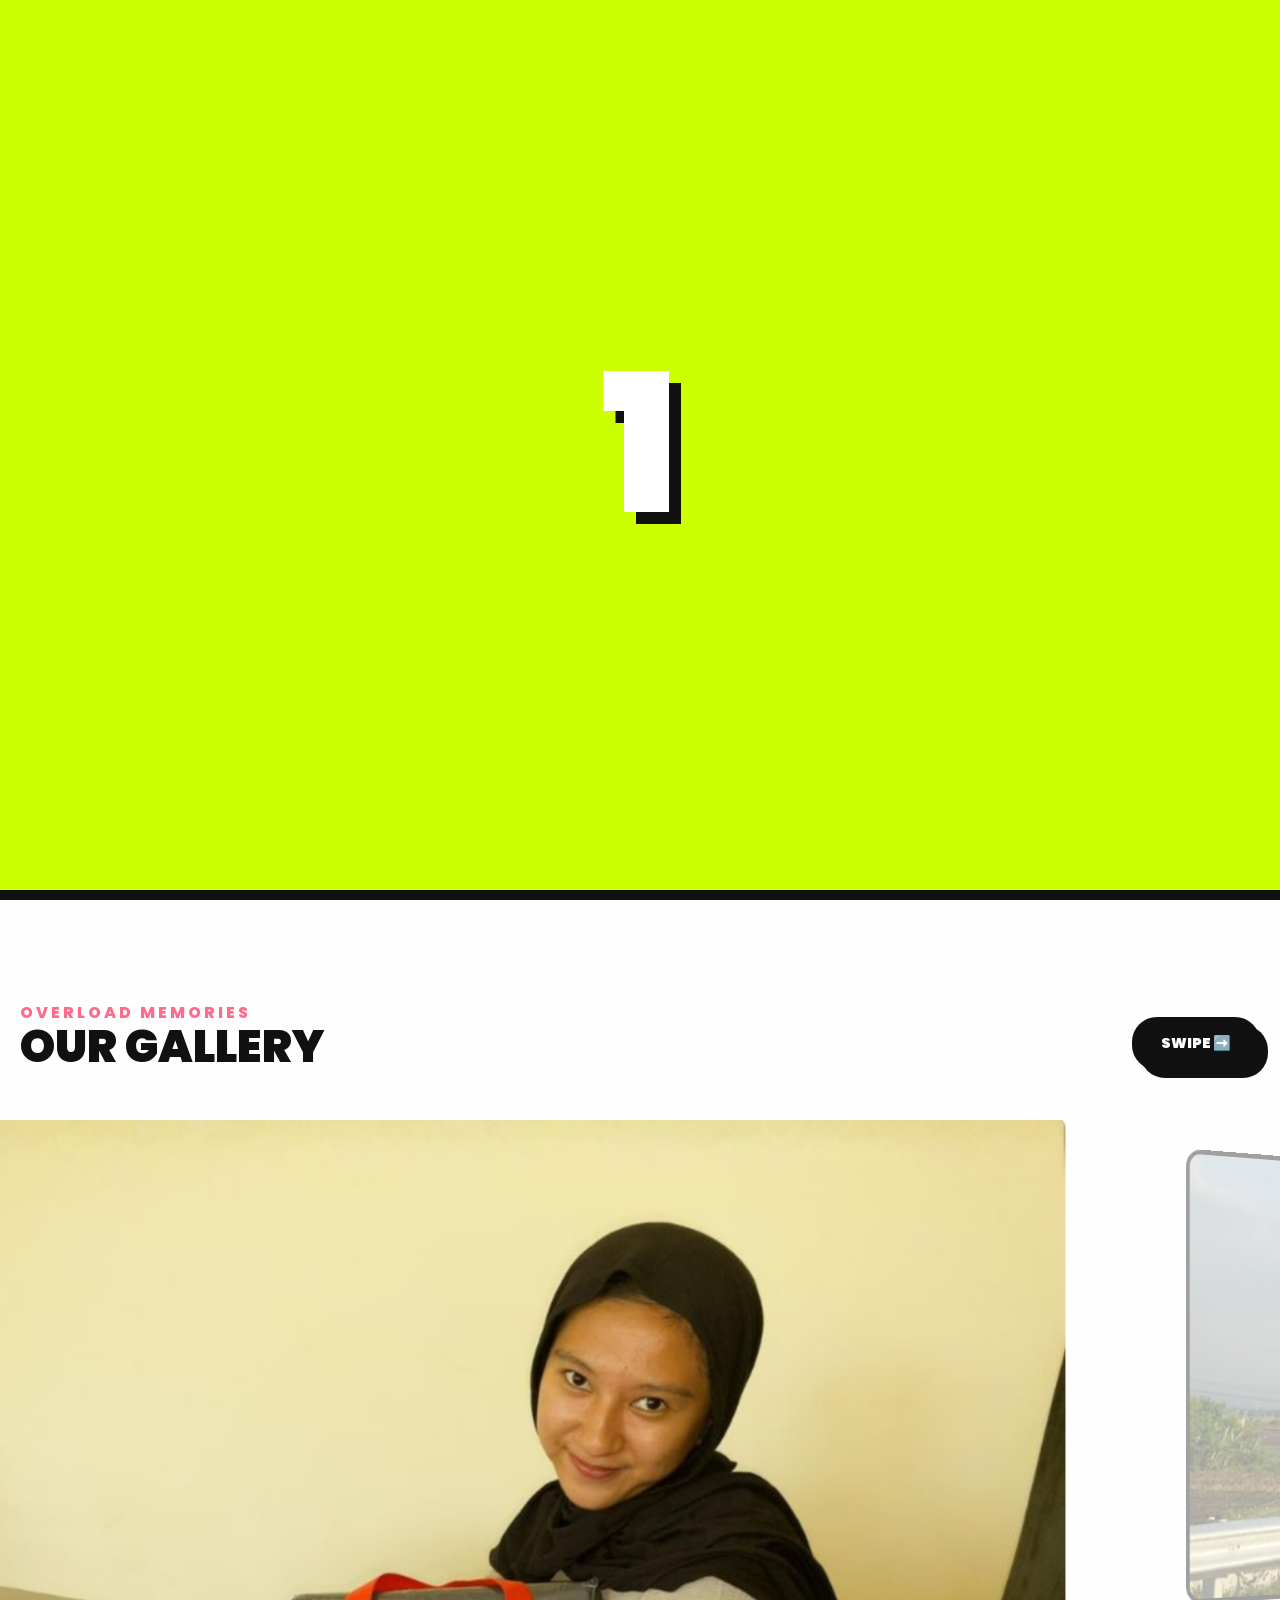
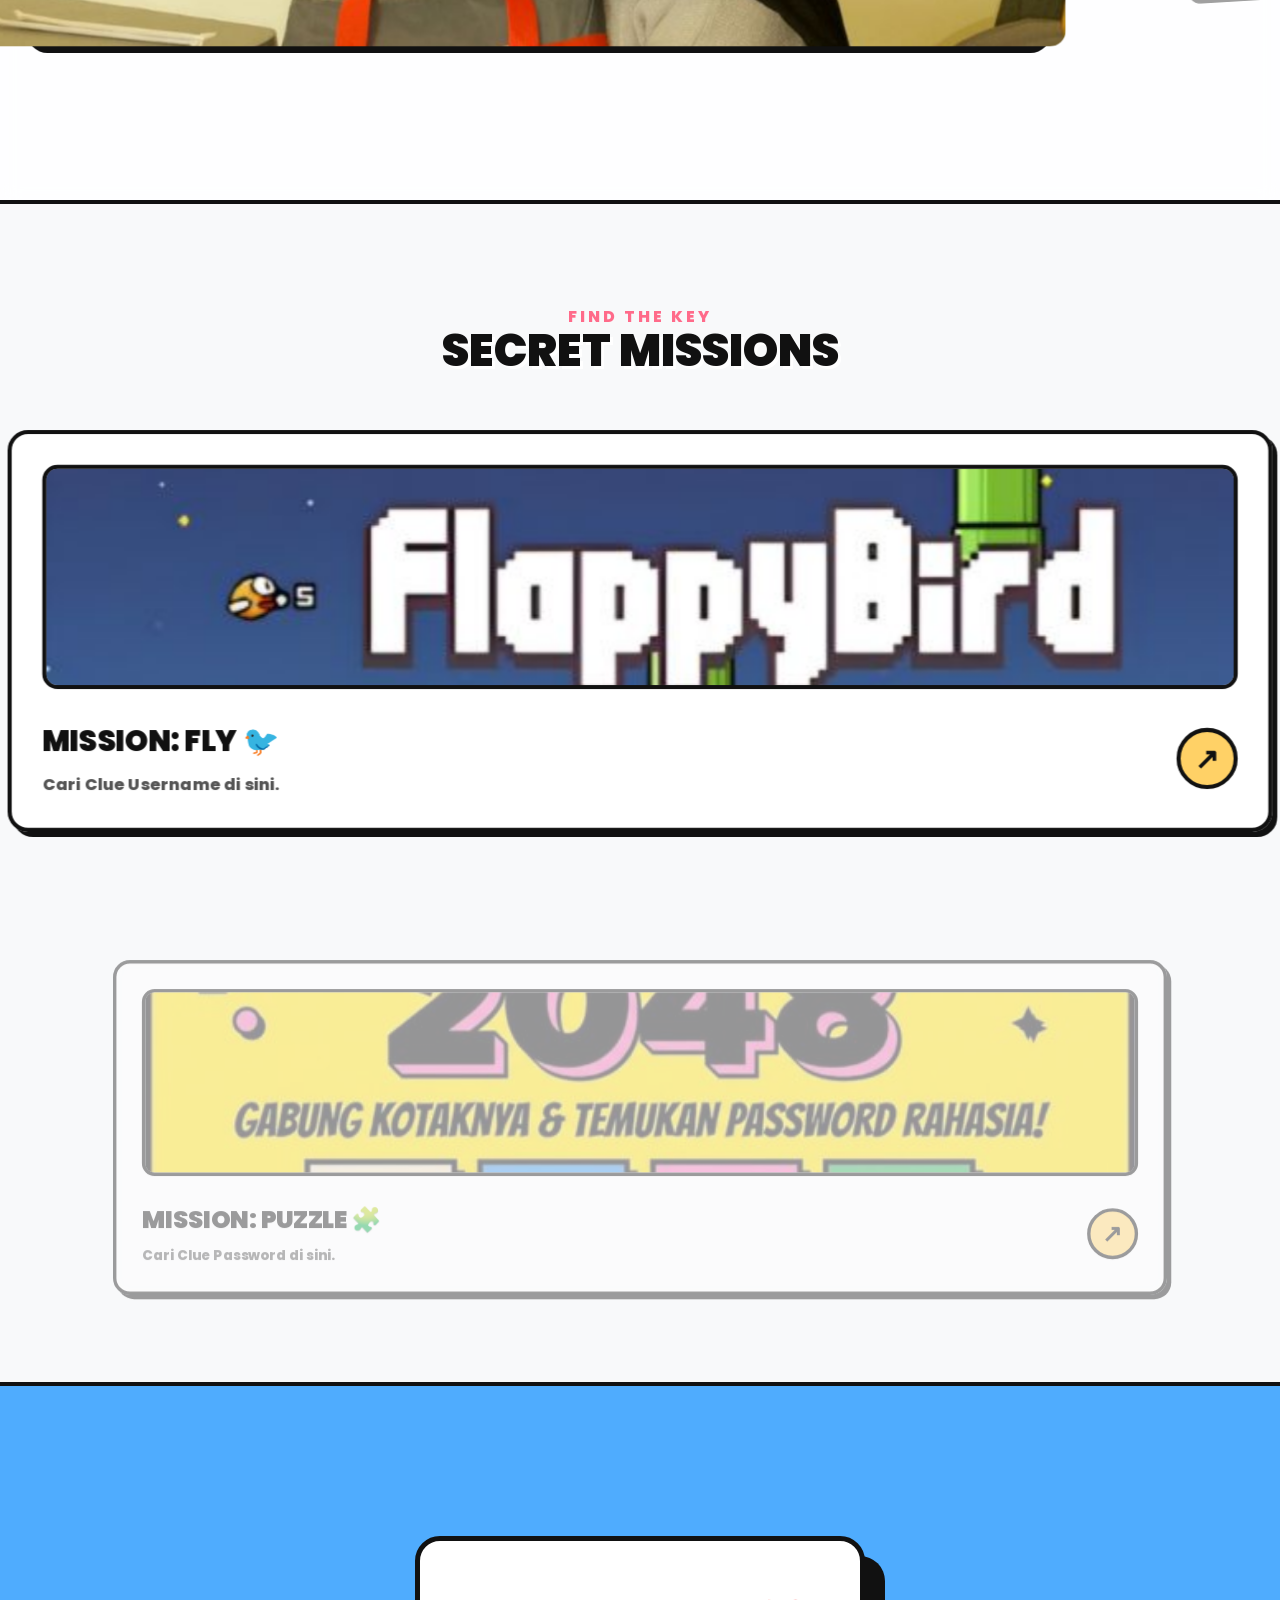
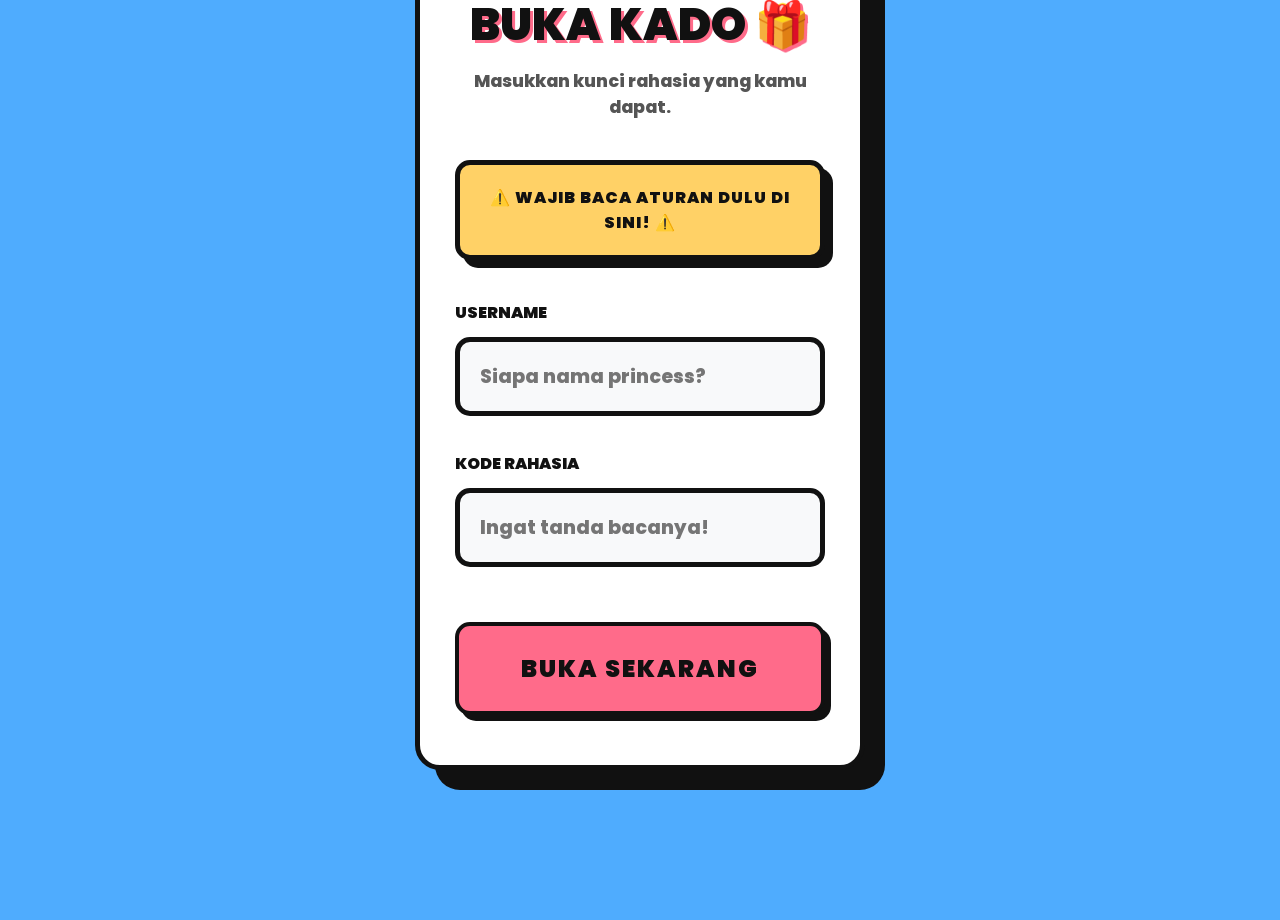
==== index.html @ 99391fd0 "Update index.html" ====
<!DOCTYPE html>
<html lang="id">
<head>
    <meta charset="UTF-8">
    <meta name="viewport" content="width=device-width, initial-scale=1.0, maximum-scale=1.0, user-scalable=no">
    <title>A Special Day For Princess ❤️</title>
    
    <link rel="preconnect" href="https://fonts.googleapis.com">
    <link rel="preconnect" href="https://fonts.gstatic.com" crossorigin>
    <link href="https://fonts.googleapis.com/css2?family=Poppins:wght@300;400;600;800;900&display=swap" rel="stylesheet">
    
    <style>
        /* ==========================================================================
           1. RESET & CSS VARIABLES (MAXIMALIST NEO-BRUTALISM THEME)
           ========================================================================== */
        :root {
            --bg-color: #f8f9fa;       
            --border-color: #111111;   
            --accent-pink: #ff6b8a;    
            --accent-blue: #4facfe;    
            --accent-green: #ccff00;   
            --accent-yellow: #ffd166;
            --accent-orange: #ff9f43;  
            --border-thick: 4px;       
            --shadow-thick: 8px;       
        }

        * { margin: 0; padding: 0; box-sizing: border-box; font-family: 'Poppins', sans-serif; -webkit-tap-highlight-color: transparent; }

        body {
            background-color: var(--bg-color);
            color: var(--border-color);
            overflow-x: hidden;
            scroll-behavior: smooth;
        }

        /* ==========================================================================
           2. EFEK VISUAL LATAR BELAKANG (CRT, GRAIN, PATTERN, SCANLINES)
           ========================================================================== */
        .bg-pattern {
            position: fixed; top: 0; left: 0; width: 100%; height: 100%; z-index: -3;
            background-color: var(--bg-color);
            background-image: radial-gradient(var(--border-color) 1.5px, transparent 1.5px);
            background-size: 35px 35px; opacity: 0.8;
        }

        .grain-overlay {
            position: fixed; top: 0; left: 0; width: 100%; height: 100%; z-index: 99997;
            pointer-events: none; opacity: 0.05;
            background-image: url('data:image/svg+xml,%3Csvg viewBox="0 0 200 200" xmlns="http://www.w3.org/2000/svg"%3E%3Cfilter id="noiseFilter"%3E%3CfeTurbulence type="fractalNoise" baseFrequency="0.8" numOctaves="4" stitchTiles="stitch"/%3E%3C/filter%3E%3Crect width="100%25" height="100%25" filter="url(%23noiseFilter)"/%3E%3C/svg%3E');
        }

        .scanlines {
            position: fixed; top: 0; left: 0; width: 100%; height: 100%; z-index: 99996;
            pointer-events: none; opacity: 0.03;
            background: linear-gradient(to bottom, rgba(255,255,255,0), rgba(255,255,255,0) 50%, rgba(0,0,0,0.2) 50%, rgba(0,0,0,0.2));
            background-size: 100% 4px;
        }

        #bg-canvas {
            position: fixed; top: 0; left: 0; width: 100%; height: 100%;
            pointer-events: none; transition: opacity 0.3s; z-index: -1;
        }

        /* ==========================================================================
           3. COUNTDOWN BOOT SEQUENCE (PENGGANTI TERMINAL HACKER)
           ========================================================================== */
        #countdown-screen {
            position: fixed; top: 0; left: 0; width: 100%; height: 100vh; height: 100dvh;
            background: var(--accent-pink); z-index: 9999999;
            display: flex; justify-content: center; align-items: center;
            transition: transform 0.6s cubic-bezier(0.77, 0, 0.175, 1);
            border-bottom: 10px solid var(--border-color);
        }
        #cd-number {
            font-size: 12rem; font-weight: 900; color: #fff;
            text-shadow: 12px 12px 0px var(--border-color);
            transition: transform 0.2s cubic-bezier(0.175, 0.885, 0.32, 1.275);
        }

        /* ==========================================================================
           4. TOMBOL MUSIK & ANTI-LAG KEKINIAN
           ========================================================================== */
        .control-panel {
            position: fixed; top: 15px; left: 15px; z-index: 999999;
            display: flex; flex-direction: column; gap: 10px;
        }

        .brutal-btn-small {
            background: #fff; color: var(--border-color); padding: 10px 15px;
            font-size: 0.75rem; border-radius: 12px; box-shadow: 4px 4px 0px var(--border-color);
            border: 3px solid var(--border-color); font-weight: 900; transition: 0.2s;
            text-transform: uppercase; position: relative; overflow: hidden; cursor: pointer;
        }
        .brutal-btn-small:active { transform: translate(4px, 4px); box-shadow: 0px 0px 0px var(--border-color); }
        .music-off { background: #ff4757; color: #fff; text-decoration: line-through; }
        .lite-on { background: var(--accent-yellow); }

        /* ==========================================================================
           5. BRUTALIST COMPONENTS & RIPPLE
           ========================================================================== */
        .brutal-card {
            border: var(--border-thick) solid var(--border-color); border-radius: 12px;
            background: #ffffff; box-shadow: var(--shadow-thick) var(--shadow-thick) 0px var(--border-color);
            transition: all 0.3s cubic-bezier(0.25, 0.8, 0.25, 1); position: relative;
        }

        .brutal-button {
            border: var(--border-thick) solid var(--border-color); border-radius: 8px;
            background: var(--accent-pink); color: var(--border-color); font-weight: 900;
            text-transform: uppercase; box-shadow: 6px 6px 0px var(--border-color);
            transition: all 0.15s ease-in-out; display: inline-block;
            position: relative; overflow: hidden; cursor: pointer;
        }
        .brutal-button:active { transform: translate(6px, 6px); box-shadow: 0px 0px 0px var(--border-color); }

        .ripple {
            position: absolute; border-radius: 50%; transform: scale(0);
            animation: ripple-animation 0.6s ease-out; background-color: rgba(255, 255, 255, 0.7);
            pointer-events: none;
        }
        @keyframes ripple-animation { to { transform: scale(4); opacity: 0; } }

        /* ==========================================================================
           6. OVERLAY PINTU MASUK (HELLO SCREEN)
           ========================================================================== */
        #start-gate {
            position: fixed; top: 0; left: 0; width: 100%; height: 100vh; height: 100dvh;
            background-color: var(--accent-blue); background-image: radial-gradient(var(--border-color) 2px, transparent 2px);
            background-size: 30px 30px; z-index: 99999; display: flex; flex-direction: column; 
            justify-content: center; align-items: center; transition: transform 0.9s cubic-bezier(0.77, 0, 0.175, 1);
        }
        .gate-content-box {
            background: #ffffff; border: var(--border-thick) solid var(--border-color);
            padding: 60px 40px; border-radius: 20px; box-shadow: 15px 15px 0px var(--border-color);
            text-align: center; animation: floatSlow 4s ease-in-out infinite;
        }
        #start-gate.opened { transform: translateY(-100%); pointer-events: none; }
        .gate-btn { background: var(--accent-green); padding: 25px 50px; font-size: 1.6rem; letter-spacing: 2px; margin-top: 20px; border-radius: 15px;}
        @keyframes floatSlow { 0%, 100% { transform: translateY(0); } 50% { transform: translateY(-15px); } }

        /* ==========================================================================
           7. HERO SECTION DENGAN EFEK GLITCH & PARALLAX DEKORASI
           ========================================================================== */
        .hero-section {
            height: 100vh; height: 100dvh; display: flex; flex-direction: column; 
            justify-content: center; align-items: center; padding: 20px; text-align: center; 
            position: relative; overflow: hidden; border-bottom: var(--border-thick) solid var(--border-color);
            background: transparent;
        }

        /* EFEK GLITCH TEKS */
        .glitch-text {
            font-size: clamp(3rem, 10vw, 5rem); font-weight: 900; line-height: 1.1;
            text-transform: uppercase; position: relative; z-index: 2;
            color: var(--border-color); text-shadow: 3px 3px 0px #fff;
        }
        .glitch-text::before, .glitch-text::after {
            content: attr(data-text); position: absolute; top: 0; left: 0; width: 100%; height: 100%;
            background: transparent; z-index: -1;
        }
        .glitch-text::before {
            left: 4px; text-shadow: -2px 0 var(--accent-pink);
            clip: rect(44px, 450px, 56px, 0); animation: glitch-anim 5s infinite linear alternate-reverse;
        }
        .glitch-text::after {
            left: -4px; text-shadow: -2px 0 var(--accent-blue);
            clip: rect(44px, 450px, 56px, 0); animation: glitch-anim2 5s infinite linear alternate-reverse;
        }
        @keyframes glitch-anim {
            0% { clip: rect(10px, 9999px, 83px, 0); } 20% { clip: rect(32px, 9999px, 12px, 0); }
            40% { clip: rect(87px, 9999px, 54px, 0); } 60% { clip: rect(42px, 9999px, 73px, 0); }
            80% { clip: rect(15px, 9999px, 92px, 0); } 100% { clip: rect(65px, 9999px, 34px, 0); }
        }
        @keyframes glitch-anim2 {
            0% { clip: rect(85px, 9999px, 14px, 0); } 20% { clip: rect(12px, 9999px, 65px, 0); }
            40% { clip: rect(54px, 9999px, 83px, 0); } 60% { clip: rect(92px, 9999px, 21px, 0); }
            80% { clip: rect(34px, 9999px, 45px, 0); } 100% { clip: rect(73px, 9999px, 87px, 0); }
        }

        .hero-title .badge {
            background: var(--accent-yellow); padding: 5px 25px; border: var(--border-thick) solid var(--border-color); 
            display: inline-block; transform: rotate(-4deg); margin-top: 20px; box-shadow: 8px 8px 0px var(--border-color);
            animation: pulseBadge 1.5s infinite; font-size: clamp(2rem, 6vw, 3rem);
        }
        @keyframes pulseBadge { 0%, 100% { transform: rotate(-4deg) scale(1); } 50% { transform: rotate(-4deg) scale(1.1); } }

        .typewriter-container {
            margin-top: 40px; background: #fff; padding: 15px 20px; border: 4px solid var(--border-color); 
            display: inline-block; box-shadow: 6px 6px 0px var(--border-color); transform: rotate(2deg);
        }
        .typewriter-text { font-weight: 800; font-size: 1.1rem; color: var(--border-color); min-height: 28px; }

        /* Floating Geometrics Parallax */
        .parallax-shape { position: absolute; border: var(--border-thick) solid var(--border-color); z-index: 1; box-shadow: 5px 5px 0px rgba(0,0,0,0.8); }
        .shape-1 { width: 80px; height: 80px; background: var(--accent-pink); border-radius: 50%; top: 15%; left: 8%; }
        .shape-2 { width: 70px; height: 70px; background: var(--accent-blue); top: 30%; right: 10%; transform: rotate(15deg); }
        .shape-3 { width: 100px; height: 40px; background: var(--accent-green); bottom: 25%; left: 15%; transform: rotate(-25deg); }

        /* Marquee Tapes */
        .marquee-tape {
            position: absolute; width: 120vw; left: -10vw; background: var(--accent-yellow);
            border-top: var(--border-thick) solid var(--border-color); border-bottom: var(--border-thick) solid var(--border-color);
            color: var(--border-color); font-weight: 900; font-size: 1rem; padding: 10px 0; overflow: hidden; white-space: nowrap; z-index: 10;
        }
        .marquee-bottom { bottom: 5%; transform: rotate(3deg) scale(1.1); background: var(--accent-orange); color: #fff; box-shadow: 0px -5px 15px rgba(0,0,0,0.2);}
        .marquee-content { display: inline-block; text-transform: uppercase; animation: marquee 12s linear infinite; letter-spacing: 3px;}
        @keyframes marquee { 0% { transform: translateX(0); } 100% { transform: translateX(-50%); } }

        /* ==========================================================================
           8. GALLERY SECTION (EFEK 3D TILT & HIGHLIGHT)
           ========================================================================== */
        .gallery-section { 
            padding: 100px 0; background: rgba(255,255,255,0.85); 
            border-bottom: var(--border-thick) solid var(--border-color); 
            position: relative; backdrop-filter: blur(10px); 
        }
        .section-header { padding: 0 20px; margin-bottom: 50px; display: flex; justify-content: space-between; align-items: flex-end; }
        .section-header h2 { font-weight: 900; font-size: 2.8rem; line-height: 1; text-transform: uppercase; text-shadow: 3px 3px 0px #fff; }
        .section-header p { font-weight: 800; font-size: 1rem; letter-spacing: 3px; color: var(--accent-pink); text-transform: uppercase; }
        .swipe-indicator { background: var(--border-color); color: #fff; padding: 12px 25px; font-weight: 900; font-size: 0.9rem; border-radius: 25px; animation: bounceX 1.5s infinite; }

        @keyframes bounceX { 0%, 100% { transform: translateX(0); } 50% { transform: translateX(15px); } }

        .gallery-track {
            display: flex; gap: 35px; padding: 20px 30px 80px; overflow-x: auto;
            scroll-snap-type: x mandatory; scroll-behavior: smooth; -webkit-overflow-scrolling: touch; perspective: 1200px;
        }
        .gallery-track::-webkit-scrollbar { display: none; } 

        .gallery-card {
            flex: 0 0 80%; height: 480px; scroll-snap-align: center; border: 5px solid var(--border-color); border-radius: 20px;
            position: relative; background: #ddd; transition: all 0.6s cubic-bezier(0.175, 0.885, 0.32, 1.275);
            transform: scale(0.85) rotateY(15deg); opacity: 0.4; box-shadow: 0px 0px 0px var(--border-color); transform-style: preserve-3d;
        }
        .gallery-card img { width: 100%; height: 100%; object-fit: cover; border-radius: 14px; transition: transform 0.6s ease; }
        .gallery-card.is-focused { transform: scale(1.05) rotateY(0deg); opacity: 1; box-shadow: 20px 20px 0px var(--border-color); z-index: 10; }
        .gallery-card.is-focused img { transform: scale(1.08); }

        /* ==========================================================================
           9. GAMES SECTION
           ========================================================================== */
        .games-section { padding: 100px 20px; background: transparent; border-bottom: var(--border-thick) solid var(--border-color); }
        .games-grid { display: flex; flex-direction: column; gap: 60px; margin-top: 60px; perspective: 1200px; }
        
        .game-card { 
            display: block; text-decoration: none; color: var(--border-color); padding: 30px; background: rgba(255,255,255,0.95); backdrop-filter: blur(8px); 
            border-radius: 20px; transition: all 0.7s cubic-bezier(0.175, 0.885, 0.32, 1.275); opacity: 0.4; transform: scale(0.85) translateY(50px); box-shadow: 5px 5px 0px var(--border-color);
        }
        .game-card.game-focused { opacity: 1; transform: scale(1.02) translateY(0); box-shadow: 18px 18px 0px var(--border-color); z-index: 10; border: 5px solid var(--border-color);}
        .game-card.game-focused .play-icon { transform: rotate(45deg) scale(1.3); background: var(--accent-pink); color: #fff; box-shadow: 4px 4px 0px var(--border-color);}

        .game-thumbnail { 
            width: 100%; height: 220px; border: var(--border-thick) solid var(--border-color); border-radius: 15px; overflow: hidden; margin-bottom: 30px; background: #ccc; box-shadow: inset 0px 0px 25px rgba(0,0,0,0.3);
        }
        .game-thumbnail img { width: 100%; height: 100%; object-fit: cover; transition: 0.6s; }
        .game-card.game-focused .game-thumbnail img { transform: scale(1.15) rotate(2deg); }

        .game-info { display: flex; justify-content: space-between; align-items: center; }
        .game-info h3 { font-size: 1.8rem; font-weight: 900; text-transform: uppercase; }
        .game-info p { font-size: 1rem; font-weight: 800; margin-top: 8px; color: #555; }
        .play-icon { background: var(--accent-yellow); width: 60px; height: 60px; border: var(--border-thick) solid var(--border-color); border-radius: 50%; display: flex; justify-content: center; align-items: center; font-size: 1.8rem; font-weight: 900; transition: 0.5s; }

        /* ==========================================================================
           10. LOGIN SECTION & ALERT BAR (JEBAKAN TYPO)
           ========================================================================== */
        .login-section { padding: 150px 20px; background: var(--accent-blue); display: flex; justify-content: center; align-items: center; position: relative; z-index: 5;}
        
        .login-box { 
            width: 100%; max-width: 450px; background: #ffffff; padding: 50px 35px; 
            text-align: center; box-shadow: 20px 20px 0px var(--border-color); border-radius: 25px;
            transform-style: preserve-3d; border: 5px solid var(--border-color);
        }
        .login-box h2 { font-size: 2.8rem; font-weight: 900; text-transform: uppercase; margin-bottom: 10px; text-shadow: 3px 3px 0px var(--accent-pink);}
        .login-box p { font-size: 1.1rem; font-weight: 800; color: #555; margin-bottom: 40px; }

        .alert-bar {
            display: block; width: 100%; padding: 20px 15px; margin-bottom: 40px; background: var(--accent-yellow); color: var(--border-color);
            border: 5px solid var(--border-color); border-radius: 15px; font-weight: 900; font-size: 1rem; text-transform: uppercase; text-decoration: none;
            box-shadow: 8px 8px 0px var(--border-color); animation: pulseAlert 2s infinite; transition: 0.2s; letter-spacing: 1px;
        }
        .alert-bar:active { transform: translate(8px, 8px); box-shadow: 0px 0px 0px var(--border-color); animation: none; }
        @keyframes pulseAlert { 0%, 100% { background: var(--accent-yellow); color: var(--border-color); transform: scale(1);} 50% { background: var(--accent-pink); color: #fff; transform: scale(1.03);} }

        .input-wrapper { margin-bottom: 35px; text-align: left; }
        .input-wrapper label { display: block; font-size: 1rem; font-weight: 900; text-transform: uppercase; margin-bottom: 12px; }
        .input-wrapper input {
            width: 100%; padding: 20px; border: 5px solid var(--border-color); border-radius: 15px;
            font-size: 1.2rem; font-weight: 800; font-family: 'Poppins', sans-serif; outline: none; transition: all 0.3s; background: var(--bg-color);
        }
        .input-wrapper input:focus { background: #fff; transform: translate(-5px, -5px); box-shadow: 10px 10px 0px var(--accent-green); }

        .btn-submit { width: 100%; padding: 25px; font-size: 1.5rem; margin-top: 20px; border-radius: 15px; letter-spacing: 2px;}
        
        .error-message { 
            display: none; color: #fff; font-weight: 900; font-size: 1rem; margin-top: 25px; 
            background: #ff4757; padding: 18px; border: 4px solid var(--border-color); border-radius: 12px; 
            text-transform: uppercase; letter-spacing: 1px; box-shadow: 5px 5px 0px #000;
        }
        @keyframes shakeHard { 0%, 100% { transform: translateX(0); } 10%, 30%, 50%, 70%, 90% { transform: translateX(-15px) rotate(-2deg); } 20%, 40%, 60%, 80% { transform: translateX(15px) rotate(2deg); } }
        .shake-animation { animation: shakeHard 0.6s ease-in-out; }

    </style>
</head>
<body>

    <div id="countdown-screen">
        <div id="cd-number">3</div>
    </div>

    <div class="control-panel">
        <button id="musicToggle" class="brutal-btn-small custom-hover ripple-btn">🎵 BGM: OFF</button>
        <button id="lite-mode-btn" class="brutal-btn-small custom-hover ripple-btn">⚡ ANTI-LAG</button>
    </div>

    <div class="bg-pattern"></div>
    <canvas id="bg-canvas"></canvas>
    <div class="scanlines"></div>
    <div class="grain-overlay"></div>

    <audio id="bg-audio" loop preload="auto">
        <source src="music/opening.mp3" type="audio/mpeg" />
    </audio>

    <div id="start-gate">
        <div class="gate-content-box brutal-card">
            <h1 style="font-size: 5rem; margin-bottom: 10px; font-weight: 900; color: var(--border-color); text-transform: uppercase; line-height: 1;">Hello!</h1>
            <p style="margin-bottom: 40px; font-weight: 800; font-size: 1rem; color: #555; text-transform: uppercase; background: var(--accent-yellow); padding: 5px 10px; border: 2px solid #111;">Volume HP harus nyala!</p>
            <button class="brutal-button gate-btn custom-hover ripple-btn" onclick="openGate()">BUKA UNDANGAN</button>
        </div>
    </div>

    <section class="hero-section">
        <div class="parallax-shape shape-1"></div>
        <div class="parallax-shape shape-2"></div>
        <div class="parallax-shape shape-3"></div>
        
        <h1 class="hero-title glitch-text" data-text="LEVEL UP">
            LEVEL UP <br>
            <span class="highlight-blue">YOUR DAY</span> <br>
            WITH OUR <br>
            <span class="badge">SURPRISE</span>
        </h1>
        
        <div class="typewriter-container">
            <div class="typewriter-text" id="typewriter"></div>
        </div>

        <div class="marquee-tape marquee-bottom">
            <div class="marquee-content">
                A SPECIAL DAY FOR PRINCESS • HAPPY BIRTHDAY • SCROLL DOWN TO UNLOCK • FIND THE CLUES • A SPECIAL DAY FOR PRINCESS • HAPPY BIRTHDAY • SCROLL DOWN TO UNLOCK •
            </div>
        </div>
    </section>

    <section class="section gallery-section">
        <div class="section-header">
            <div>
                <p>OVERLOAD MEMORIES</p>
                <h2>OUR GALLERY</h2>
            </div>
            <div class="brutal-card swipe-indicator">SWIPE ➡️</div>
        </div>

        <div class="gallery-track" id="gallery-track">
            <div class="gallery-card brutal-card custom-hover">
                <img src="img/gallery1.jpg" alt="Memory 1" onerror="this.src='https://via.placeholder.com/600x800/ff6b8a/fff?text=Foto+1'">
            </div>
            <div class="gallery-card brutal-card custom-hover">
                <img src="img/gallery2.jpg" alt="Memory 2" onerror="this.src='https://via.placeholder.com/600x800/4facfe/fff?text=Foto+2'">
            </div>
            <div class="gallery-card brutal-card custom-hover">
                <img src="img/gallery3.jpg" alt="Memory 3" onerror="this.src='https://via.placeholder.com/600x800/ccff00/111?text=Foto+3'">
            </div>
            <div class="gallery-card brutal-card custom-hover">
                <img src="img/gallery4.jpg" alt="Memory 4" onerror="this.src='https://via.placeholder.com/600x800/ffd166/111?text=Foto+4'">
            </div>
            <div class="gallery-card brutal-card custom-hover">
                <img src="img/gallery5.jpg" alt="Memory 5" onerror="this.src='https://via.placeholder.com/600x800/111111/fff?text=Foto+5'">
            </div>
        </div>
    </section>

    <section class="games-section">
        <div class="section-header" style="justify-content: center; text-align: center;">
            <div>
                <p>FIND THE KEY</p>
                <h2>SECRET MISSIONS</h2>
            </div>
        </div>

        <div class="games-grid" id="games-track">
            <a href="flapy.html" class="brutal-card game-card game-1 custom-hover ripple-btn">
                <div class="game-thumbnail">
                    <img src="img/thumb-flappy.jpg" alt="Flappy Bird" onerror="this.src='https://via.placeholder.com/600x400/4facfe/fff?text=Thumbnail+Flappy'">
                </div>
                <div class="game-info">
                    <div>
                        <h3>Mission: Fly 🐦</h3>
                        <p>Cari Clue Username di sini.</p>
                    </div>
                    <div class="play-icon">↗</div>
                </div>
            </a>

            <a href="200408.html" class="brutal-card game-card game-2 custom-hover ripple-btn">
                <div class="game-thumbnail">
                    <img src="img/thumb-2048.jpg" alt="Game 2048" onerror="this.src='https://via.placeholder.com/600x400/ff6b8a/fff?text=Thumbnail+2048'">
                </div>
                <div class="game-info">
                    <div>
                        <h3>Mission: Puzzle 🧩</h3>
                        <p>Cari Clue Password di sini.</p>
                    </div>
                    <div class="play-icon">↗</div>
                </div>
            </a>
        </div>
    </section>

    <section class="login-section" id="form-login">
        <div class="brutal-card login-box" id="login-container">
            <h2>BUKA KADO 🎁</h2>
            <p>Masukkan kunci rahasia yang kamu dapat.</p>

            <a href="tutor.html" class="alert-bar custom-hover ripple-btn">
                ⚠️ Wajib baca aturan dulu di sini! ⚠️
            </a>

            <div class="input-wrapper">
                <label>Username</label>
                <input type="text" id="inputUsername" placeholder="Siapa nama princess?" autocomplete="off" class="custom-hover">
            </div>

            <div class="input-wrapper">
                <label>Kode Rahasia</label>
                <input type="password" id="inputPassword" placeholder="Ingat tanda bacanya!" autocomplete="off" class="custom-hover">
            </div>

            <button class="brutal-button btn-submit custom-hover ripple-btn" id="btn-login" onclick="processLogin()">BUKA SEKARANG</button>
            
            <div class="error-message" id="error-msg">
                Salah! Jangan nebak-nebak, cari clue-nya di game! 😜
            </div>
            
        </div>
    </section>

    <script>
        // -------------------------------------------------------------------------
        // 1. COUNTDOWN BOOT SEQUENCE (PENGGANTI TERMINAL HACKER)
        // -------------------------------------------------------------------------
        const cdScreen = document.getElementById('countdown-screen');
        const cdNumber = document.getElementById('cd-number');
        const cdColors = ['var(--accent-blue)', 'var(--accent-green)', 'var(--accent-yellow)', 'var(--accent-pink)'];
        let cdCount = 3;

        function runCountdown() {
            if(cdCount > 0) {
                cdNumber.textContent = cdCount;
                cdScreen.style.background = cdColors[cdCount % cdColors.length];
                cdNumber.style.transform = 'scale(1.3)';
                setTimeout(() => cdNumber.style.transform = 'scale(1)', 150);
                cdCount--;
                setTimeout(runCountdown, 800);
            } else {
                cdNumber.textContent = "GO!";
                cdScreen.style.background = 'var(--accent-orange)';
                cdNumber.style.transform = 'scale(1.5)';
                setTimeout(() => {
                    cdScreen.style.transform = 'translateY(-100%)';
                }, 800);
            }
        }
        window.addEventListener('load', () => { setTimeout(runCountdown, 300); });

        // -------------------------------------------------------------------------
        // 2. KONTROL AUDIO (BGM)
        // -------------------------------------------------------------------------
        const bgAudio = document.getElementById('bg-audio');
        const musicBtn = document.getElementById('musicToggle');
        let isMusicPlaying = false;

        function toggleMusic() {
            if (isMusicPlaying) {
                bgAudio.pause();
                musicBtn.textContent = '🎵 BGM: OFF';
                musicBtn.classList.add('music-off');
            } else {
                bgAudio.volume = 0.5;
                bgAudio.play().catch(e => console.log("Audio diblokir browser"));
                musicBtn.textContent = '🎵 BGM: ON';
                musicBtn.classList.remove('music-off');
            }
            isMusicPlaying = !isMusicPlaying;
        }

        musicBtn.addEventListener('click', toggleMusic);

        // -------------------------------------------------------------------------
        // 3. LOGIKA TOMBOL ANTI-LAG (PERFORMANCE MODE)
        // -------------------------------------------------------------------------
        let isLiteMode = false;
        const liteModeBtn = document.getElementById('lite-mode-btn');
        const bgCanvasEl = document.getElementById('bg-canvas');

        liteModeBtn.addEventListener('click', function() {
            isLiteMode = !isLiteMode;
            if (isLiteMode) {
                this.textContent = '🔥 MODE GELO';
                this.classList.add('lite-on');
                bgCanvasEl.style.opacity = '0';
                document.querySelectorAll('.parallax-shape').forEach(el => { el.style.transform = ''; });
            } else {
                this.textContent = '⚡ ANTI-LAG';
                this.classList.remove('lite-on');
                bgCanvasEl.style.opacity = '1';
            }
        });

        // -------------------------------------------------------------------------
        // 4. ENGINE CANVAS INTERAKTIF (PARTIKEL KLIK, LEDAKAN, & CONFETTI KEMENANGAN)
        // -------------------------------------------------------------------------
        const canvas = document.getElementById('bg-canvas');
        const ctx = canvas.getContext('2d');
        let particles = [];
        let sparks = [];
        let confettis = [];
        const colors = ['#ff6b8a', '#4facfe', '#ffd166', '#ccff00', '#ff9f43'];

        function initCanvas() {
            canvas.width = window.innerWidth;
            canvas.height = window.innerHeight;
            particles = [];
            let count = window.innerWidth < 500 ? 10 : 25; 
            for(let i=0; i<count; i++) particles.push(new Particle());
        }

        // Kelas Fisika Partikel Dasar
        class Particle {
            constructor() {
                this.x = Math.random() * canvas.width; this.y = Math.random() * canvas.height;
                this.size = Math.random() * 18 + 10;
                this.speedX = (Math.random() - 0.5) * 2; this.speedY = (Math.random() - 0.5) * 2;
                this.color = colors[Math.floor(Math.random() * colors.length)];
                this.angle = Math.random() * 360;
                this.type = Math.random() > 0.5 ? 'rect' : 'circle';
            }
            update() {
                this.x += this.speedX; this.y += this.speedY; this.angle += 1;
                if(this.x < -40) this.x = canvas.width + 40; if(this.x > canvas.width + 40) this.x = -40;
                if(this.y < -40) this.y = canvas.height + 40; if(this.y > canvas.height + 40) this.y = -40;
            }
            draw() {
                ctx.save(); ctx.translate(this.x, this.y); ctx.rotate(this.angle * Math.PI / 180);
                ctx.fillStyle = this.color; ctx.globalAlpha = 0.4; ctx.beginPath();
                if(this.type === 'rect') ctx.rect(-this.size/2, -this.size/2, this.size, this.size);
                else ctx.arc(0, 0, this.size/2, 0, Math.PI * 2);
                ctx.fill(); ctx.restore();
            }
        }

        // Kelas Fisika Ledakan (Sparks saat diklik)
        class Spark {
            constructor(x, y) {
                this.x = x; this.y = y; this.size = Math.random() * 15 + 5;
                this.speedX = (Math.random() - 0.5) * 15; this.speedY = (Math.random() - 0.5) * 15;
                this.friction = 0.95; 
                this.color = colors[Math.floor(Math.random() * colors.length)];
                this.life = 1.0; this.decay = Math.random() * 0.03 + 0.02; this.angle = Math.random() * 360;
            }
            update() { 
                this.speedX *= this.friction; this.speedY *= this.friction;
                this.x += this.speedX; this.y += this.speedY; 
                this.life -= this.decay; this.angle += 8; 
            }
            draw() {
                ctx.save(); ctx.translate(this.x, this.y); ctx.rotate(this.angle * Math.PI / 180);
                ctx.globalAlpha = Math.max(0, this.life); ctx.fillStyle = this.color;
                ctx.strokeStyle = '#111'; ctx.lineWidth = 3; ctx.beginPath();
                ctx.rect(-this.size/2, -this.size/2, this.size, this.size); ctx.fill(); ctx.stroke(); ctx.restore();
            }
        }

        // Kelas Fisika Confetti (Dengan Gravitasi)
        class Confetti {
            constructor() {
                this.x = canvas.width / 2; this.y = canvas.height; 
                this.size = Math.random() * 20 + 8;
                this.speedX = (Math.random() - 0.5) * 40; 
                this.speedY = (Math.random() * -30) - 15; 
                this.gravity = 0.8;
                this.color = colors[Math.floor(Math.random() * colors.length)];
                this.angle = Math.random() * 360; this.spin = (Math.random() - 0.5) * 20;
            }
            update() { 
                this.speedY += this.gravity; 
                this.x += this.speedX; this.y += this.speedY; this.angle += this.spin; 
            }
            draw() {
                ctx.save(); ctx.translate(this.x, this.y); ctx.rotate(this.angle * Math.PI / 180);
                ctx.fillStyle = this.color; ctx.strokeStyle = '#111'; ctx.lineWidth = 3;
                ctx.beginPath(); ctx.rect(-this.size/2, -this.size/2, this.size, this.size);
                ctx.fill(); ctx.stroke(); ctx.restore();
            }
        }

        window.addEventListener('pointerdown', (e) => {
            if (isLiteMode) return;
            let x = e.clientX || (e.touches && e.touches[0].clientX);
            let y = e.clientY || (e.touches && e.touches[0].clientY);
            if (x && y) {
                let sparkCount = Math.floor(Math.random() * 8) + 10;
                for(let i=0; i<sparkCount; i++) sparks.push(new Spark(x, y));
            }
        });

        function fireWinConfetti() {
            if (isLiteMode) bgCanvasEl.style.opacity = '1'; 
            for(let i=0; i<200; i++) confettis.push(new Confetti());
        }

        function animateCanvas() {
            if (!isLiteMode || confettis.length > 0) { 
                ctx.clearRect(0,0,canvas.width, canvas.height);
                if (!isLiteMode) particles.forEach(p => { p.update(); p.draw(); });
                
                for (let i = sparks.length - 1; i >= 0; i--) {
                    sparks[i].update(); sparks[i].draw();
                    if (sparks[i].life <= 0) sparks.splice(i, 1);
                }
                for (let i = confettis.length - 1; i >= 0; i--) {
                    confettis[i].update(); confettis[i].draw();
                    if (confettis[i].y > canvas.height + 100) confettis.splice(i, 1);
                }
            }
            requestAnimationFrame(animateCanvas);
        }
        
        window.addEventListener('resize', initCanvas);
        initCanvas(); animateCanvas();

        // -------------------------------------------------------------------------
        // 5. FUNGSI PINTU MASUK & EFEK NGETIK
        // -------------------------------------------------------------------------
        function openGate() {
            const gate = document.getElementById('start-gate');
            gate.classList.add('opened');
            if(!isMusicPlaying) toggleMusic(); 
            setTimeout(typeWriterEffect, 1200); 
        }

        const textToType = "Siap untuk melihat kejutanmu hari ini? Cari kuncinya di bawah ya...";
        let typeIndex = 0;
        function typeWriterEffect() {
            if (typeIndex < textToType.length) {
                document.getElementById("typewriter").innerHTML += textToType.charAt(typeIndex);
                typeIndex++; setTimeout(typeWriterEffect, 50);
            }
        }

        // -------------------------------------------------------------------------
        // 6. EFEK RIPPLE (GELOMBANG AIR PADA TOMBOL)
        // -------------------------------------------------------------------------
        document.addEventListener('click', function(e) {
            let target = e.target.closest('.ripple-btn');
            if (!target) return;
            
            let rect = target.getBoundingClientRect();
            let x = e.clientX - rect.left; let y = e.clientY - rect.top;
            let ripple = document.createElement('span'); ripple.classList.add('ripple');
            ripple.style.left = `${x}px`; ripple.style.top = `${y}px`;
            
            try { target.appendChild(ripple); setTimeout(() => ripple.remove(), 600); } catch(err){}
        });

        // -------------------------------------------------------------------------
        // 7. EFEK PARALLAX SCROLLING (DEKORASI BERGERAK 3D)
        // -------------------------------------------------------------------------
        const parallaxShapes = document.querySelectorAll('.parallax-shape');
        window.addEventListener('scroll', () => {
            if (isLiteMode) return;
            let scrollY = window.scrollY;
            parallaxShapes.forEach((shape, index) => {
                let speed = (index + 1) * 0.15;
                shape.style.transform = `translateY(${scrollY * speed}px) rotate(${scrollY * 0.1}deg)`;
            });
        });

        // -------------------------------------------------------------------------
        // 8. OBSERVER HIGHLIGHT (GALERI HORIZONTAL & GAME VERTIKAL)
        // -------------------------------------------------------------------------
        const galleryTrack = document.getElementById('gallery-track');
        const galleryCards = document.querySelectorAll('.gallery-card');
        const galleryObserver = new IntersectionObserver((entries) => {
            entries.forEach(entry => {
                if (entry.isIntersecting) entry.target.classList.add('is-focused');
                else entry.target.classList.remove('is-focused');
            });
        }, { root: galleryTrack, rootMargin: '0px', threshold: 0.6 });
        galleryCards.forEach(card => galleryObserver.observe(card));

        const gameCards = document.querySelectorAll('.game-card');
        const gameObserver = new IntersectionObserver((entries) => {
            entries.forEach(entry => {
                if (entry.isIntersecting) entry.target.classList.add('game-focused');
                else entry.target.classList.remove('game-focused');
            });
        }, { root: null, rootMargin: '-20% 0px -20% 0px', threshold: 0.5 });
        gameCards.forEach(card => gameObserver.observe(card));

        // -------------------------------------------------------------------------
        // 9. LOGIKA LOGIN FORM SANGAT KETAT (SANDI: 200408!)
        // -------------------------------------------------------------------------
        document.addEventListener('keydown', function(e) {
            if (e.key === 'Enter') processLogin();
        });

        function processLogin() {
            const user = document.getElementById('inputUsername').value.trim().toLowerCase();
            const pass = document.getElementById('inputPassword').value.trim();
            const btn = document.getElementById('btn-login');
            const errMsg = document.getElementById('error-msg');
            const container = document.getElementById('login-container');
            let isSuccess = false;

            // CEK SANDI BARU YANG MENGGUNAKAN TANDA SERU (!)
            if (user === "anggun dwi aprilia" || user === "anggi dwi aprilia" || user === "anggie dwi aprilia") {
                if (pass === "200408!") isSuccess = true;
            } else if (user === "aldo leo saputra") {
                if (pass === "280708!") isSuccess = true;
            } else if (user === "alief hidayat") {
                if (pass === "200408!") isSuccess = true;
            }

            if (isSuccess) {
                // Sembunyikan Error
                errMsg.style.display = 'none';
                
                // Ubah Tombol Jadi Hijau
                btn.textContent = 'MENGAKSES SISTEM... ✨';
                btn.style.background = 'var(--accent-green)';
                btn.style.color = 'var(--border-color)';
                btn.style.boxShadow = '0px 0px 0px transparent';
                
                // Tembakkan Confetti Kemenangan Super Meriah
                fireWinConfetti();
                
                // Tunggu 2 detik penuh biar Anggi bisa menikmati confetti sebelum masuk
                setTimeout(() => window.location.href = 'happybirthday.html', 2000);
            } else {
                // Munculkan Error dengan Ancaman Mengulang Game
                errMsg.style.display = 'block';
                btn.textContent = 'COBA LAGI';
                btn.style.background = '#ff4757';
                btn.style.color = '#fff';
                
                // Animasi Getar Gelo (Memaksa Reflow DOM)
                container.classList.remove('shake-animation');
                void container.offsetWidth; 
                container.classList.add('shake-animation');
            }
        }
    </script>
</body>
</html>
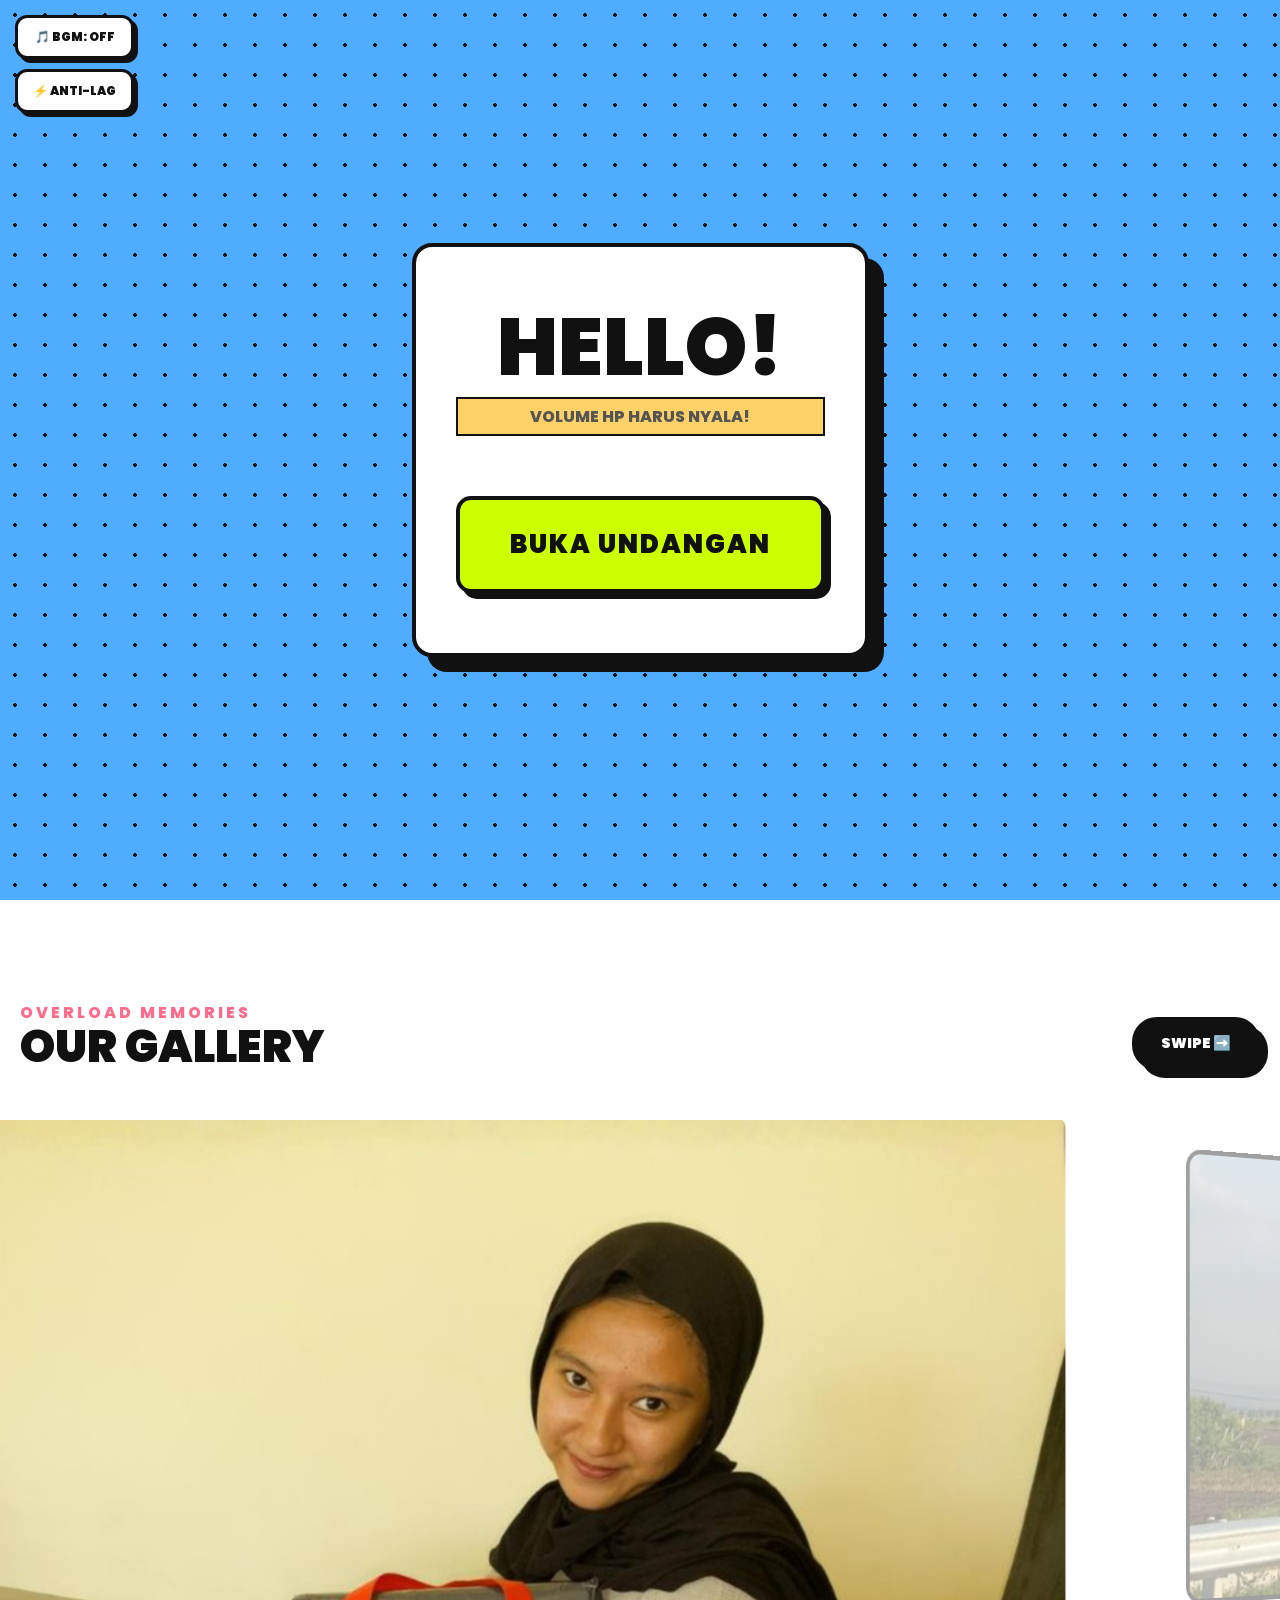
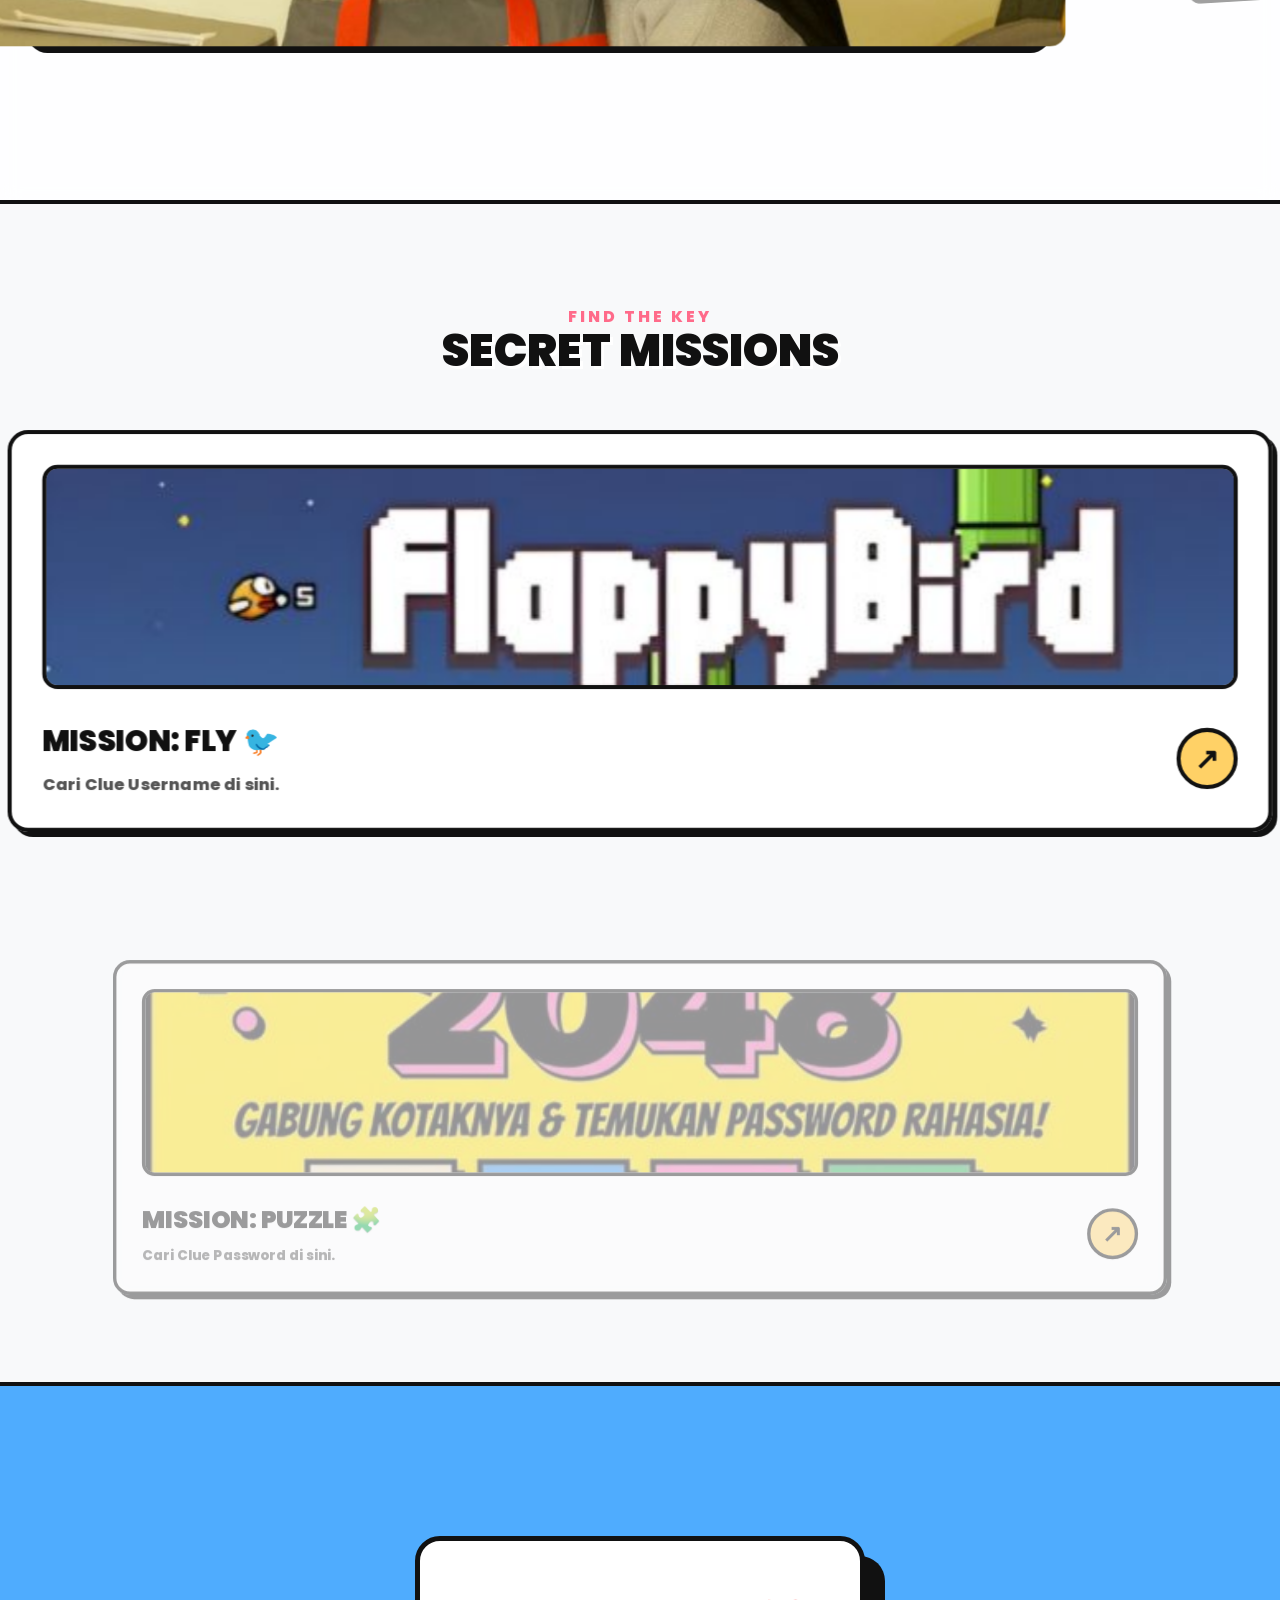
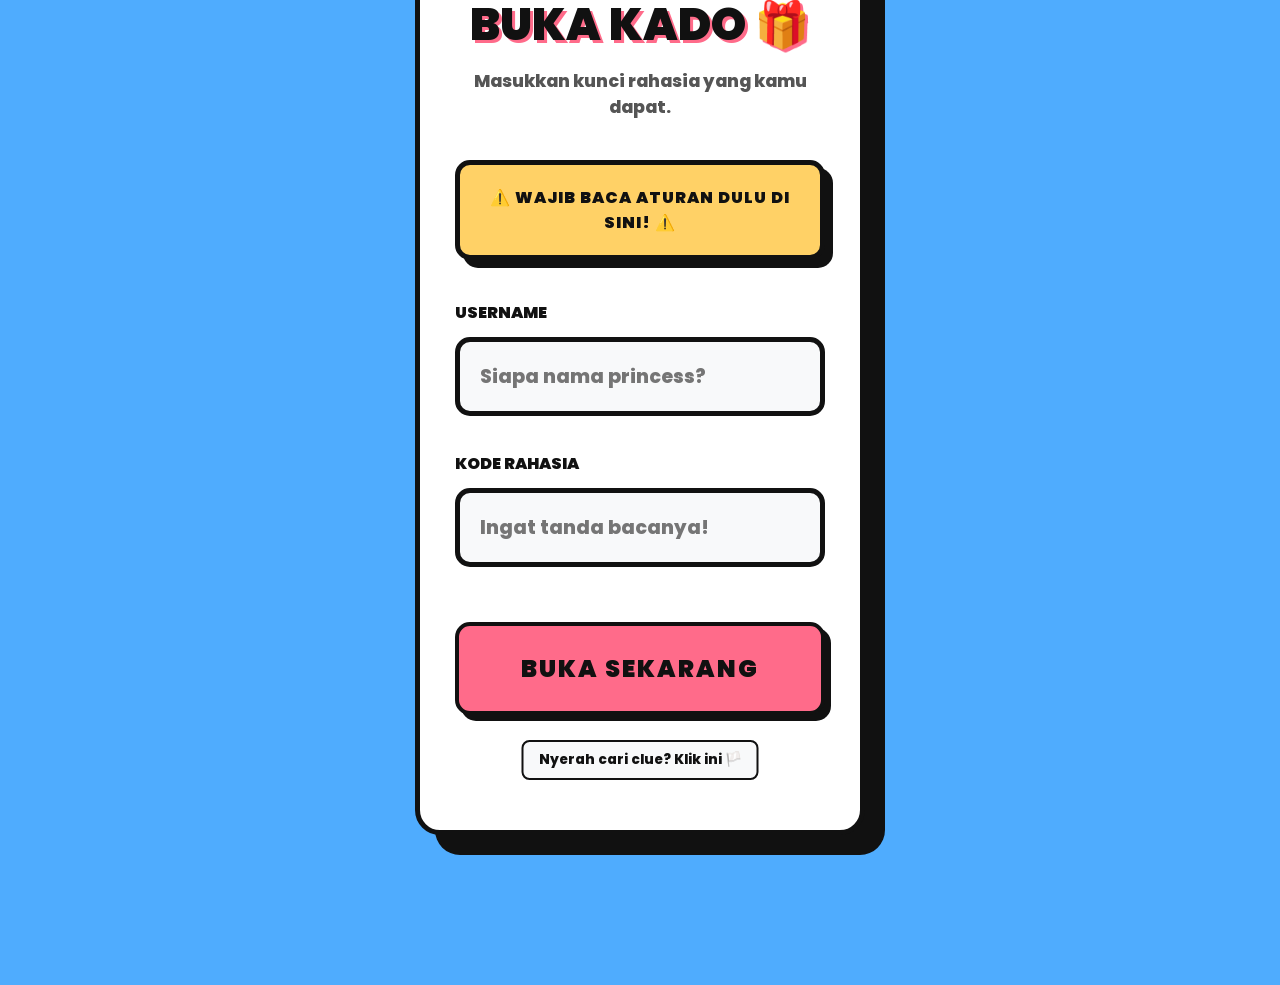
==== commit 45cc1018: "Update index.html" ====
--- a/index.html
+++ b/index.html
@@ -11,7 +11,7 @@
     
     <style>
         /* ==========================================================================
-           1. RESET & CSS VARIABLES (MAXIMALIST NEO-BRUTALISM THEME)
+           1. CSS VARIABLES (MAXIMALIST NEO-BRUTALISM THEME)
            ========================================================================== */
         :root {
             --bg-color: #f8f9fa;       
@@ -28,17 +28,48 @@
         * { margin: 0; padding: 0; box-sizing: border-box; font-family: 'Poppins', sans-serif; -webkit-tap-highlight-color: transparent; }
 
         body {
-            background-color: var(--bg-color);
-            color: var(--border-color);
-            overflow-x: hidden;
-            scroll-behavior: smooth;
-        }
-
-        /* ==========================================================================
-           2. EFEK VISUAL LATAR BELAKANG (CRT, GRAIN, PATTERN, SCANLINES)
+            background-color: var(--bg-color); color: var(--border-color);
+            overflow-x: hidden; scroll-behavior: smooth; position: relative;
+        }
+
+        /* ==========================================================================
+           2. SPLASH SCREEN (LOADING KOTAK BERPUTAR)
+           ========================================================================== */
+        #splash-screen {
+            position: fixed; top: 0; left: 0; width: 100%; height: 100vh; height: 100dvh;
+            background: var(--bg-color); z-index: 9999999;
+            display: flex; flex-direction: column; justify-content: center; align-items: center;
+            transition: opacity 0.5s ease-out, transform 0.5s ease-out;
+            background-image: radial-gradient(var(--border-color) 1.5px, transparent 1.5px);
+            background-size: 30px 30px;
+        }
+        #splash-screen.hidden { opacity: 0; transform: scale(1.1); pointer-events: none; }
+
+        .loader-box {
+            width: 80px; height: 80px; border: var(--border-thick) solid var(--border-color);
+            background: var(--accent-pink);
+            animation: spinBrutal 2s infinite cubic-bezier(0.68, -0.55, 0.265, 1.55);
+            box-shadow: 8px 8px 0px var(--border-color); margin-bottom: 35px;
+        }
+        @keyframes spinBrutal {
+            0% { transform: rotate(0deg) scale(1); background: var(--accent-pink); }
+            50% { transform: rotate(180deg) scale(1.2); background: var(--accent-blue); }
+            100% { transform: rotate(360deg) scale(1); background: var(--accent-yellow); }
+        }
+        .splash-text { 
+            font-size: 1.5rem; font-weight: 900; text-transform: uppercase; 
+            letter-spacing: 2px; color: var(--border-color); 
+            animation: pulseText 1.5s infinite alternate; 
+            background: #fff; padding: 5px 15px; border: 3px solid var(--border-color);
+            box-shadow: 4px 4px 0px var(--border-color); transform: rotate(-2deg);
+        }
+        @keyframes pulseText { from { transform: rotate(-2deg) scale(1); } to { transform: rotate(-2deg) scale(1.05); } }
+
+        /* ==========================================================================
+           3. EFEK VISUAL LATAR BELAKANG (CRT, GRAIN, PATTERN, SCANLINES)
            ========================================================================== */
         .bg-pattern {
-            position: fixed; top: 0; left: 0; width: 100%; height: 100%; z-index: -3;
+            position: fixed; top: 0; left: 0; width: 100%; height: 100%; z-index: -4;
             background-color: var(--bg-color);
             background-image: radial-gradient(var(--border-color) 1.5px, transparent 1.5px);
             background-size: 35px 35px; opacity: 0.8;
@@ -57,35 +88,15 @@
             background-size: 100% 4px;
         }
 
-        #bg-canvas {
-            position: fixed; top: 0; left: 0; width: 100%; height: 100%;
-            pointer-events: none; transition: opacity 0.3s; z-index: -1;
-        }
-
-        /* ==========================================================================
-           3. COUNTDOWN BOOT SEQUENCE (PENGGANTI TERMINAL HACKER)
-           ========================================================================== */
-        #countdown-screen {
-            position: fixed; top: 0; left: 0; width: 100%; height: 100vh; height: 100dvh;
-            background: var(--accent-pink); z-index: 9999999;
-            display: flex; justify-content: center; align-items: center;
-            transition: transform 0.6s cubic-bezier(0.77, 0, 0.175, 1);
-            border-bottom: 10px solid var(--border-color);
-        }
-        #cd-number {
-            font-size: 12rem; font-weight: 900; color: #fff;
-            text-shadow: 12px 12px 0px var(--border-color);
-            transition: transform 0.2s cubic-bezier(0.175, 0.885, 0.32, 1.275);
-        }
-
-        /* ==========================================================================
-           4. TOMBOL MUSIK & ANTI-LAG KEKINIAN
-           ========================================================================== */
-        .control-panel {
-            position: fixed; top: 15px; left: 15px; z-index: 999999;
-            display: flex; flex-direction: column; gap: 10px;
-        }
-
+        #bg-canvas { 
+            position: fixed; top: 0; left: 0; width: 100%; height: 100%; 
+            pointer-events: none; transition: opacity 0.3s; z-index: -2; 
+        }
+
+        /* ==========================================================================
+           4. TOMBOL MUSIK & ANTI-LAG
+           ========================================================================== */
+        .control-panel { position: fixed; top: 15px; left: 15px; z-index: 99999; display: flex; flex-direction: column; gap: 10px; }
         .brutal-btn-small {
             background: #fff; color: var(--border-color); padding: 10px 15px;
             font-size: 0.75rem; border-radius: 12px; box-shadow: 4px 4px 0px var(--border-color);
@@ -104,20 +115,17 @@
             background: #ffffff; box-shadow: var(--shadow-thick) var(--shadow-thick) 0px var(--border-color);
             transition: all 0.3s cubic-bezier(0.25, 0.8, 0.25, 1); position: relative;
         }
-
         .brutal-button {
             border: var(--border-thick) solid var(--border-color); border-radius: 8px;
             background: var(--accent-pink); color: var(--border-color); font-weight: 900;
             text-transform: uppercase; box-shadow: 6px 6px 0px var(--border-color);
-            transition: all 0.15s ease-in-out; display: inline-block;
-            position: relative; overflow: hidden; cursor: pointer;
+            transition: all 0.15s ease-in-out; display: inline-block; position: relative; overflow: hidden; cursor: pointer;
         }
         .brutal-button:active { transform: translate(6px, 6px); box-shadow: 0px 0px 0px var(--border-color); }
 
         .ripple {
             position: absolute; border-radius: 50%; transform: scale(0);
-            animation: ripple-animation 0.6s ease-out; background-color: rgba(255, 255, 255, 0.7);
-            pointer-events: none;
+            animation: ripple-animation 0.6s ease-out; background-color: rgba(255, 255, 255, 0.7); pointer-events: none;
         }
         @keyframes ripple-animation { to { transform: scale(4); opacity: 0; } }
 
@@ -127,7 +135,7 @@
         #start-gate {
             position: fixed; top: 0; left: 0; width: 100%; height: 100vh; height: 100dvh;
             background-color: var(--accent-blue); background-image: radial-gradient(var(--border-color) 2px, transparent 2px);
-            background-size: 30px 30px; z-index: 99999; display: flex; flex-direction: column; 
+            background-size: 30px 30px; z-index: 99998; display: flex; flex-direction: column; 
             justify-content: center; align-items: center; transition: transform 0.9s cubic-bezier(0.77, 0, 0.175, 1);
         }
         .gate-content-box {
@@ -140,43 +148,23 @@
         @keyframes floatSlow { 0%, 100% { transform: translateY(0); } 50% { transform: translateY(-15px); } }
 
         /* ==========================================================================
-           7. HERO SECTION DENGAN EFEK GLITCH & PARALLAX DEKORASI
+           7. HERO SECTION DENGAN EFEK GLITCH & PARALLAX
            ========================================================================== */
         .hero-section {
             height: 100vh; height: 100dvh; display: flex; flex-direction: column; 
             justify-content: center; align-items: center; padding: 20px; text-align: center; 
-            position: relative; overflow: hidden; border-bottom: var(--border-thick) solid var(--border-color);
-            background: transparent;
-        }
-
-        /* EFEK GLITCH TEKS */
+            position: relative; overflow: hidden; border-bottom: var(--border-thick) solid var(--border-color); background: transparent;
+        }
+
         .glitch-text {
             font-size: clamp(3rem, 10vw, 5rem); font-weight: 900; line-height: 1.1;
-            text-transform: uppercase; position: relative; z-index: 2;
-            color: var(--border-color); text-shadow: 3px 3px 0px #fff;
-        }
-        .glitch-text::before, .glitch-text::after {
-            content: attr(data-text); position: absolute; top: 0; left: 0; width: 100%; height: 100%;
-            background: transparent; z-index: -1;
-        }
-        .glitch-text::before {
-            left: 4px; text-shadow: -2px 0 var(--accent-pink);
-            clip: rect(44px, 450px, 56px, 0); animation: glitch-anim 5s infinite linear alternate-reverse;
-        }
-        .glitch-text::after {
-            left: -4px; text-shadow: -2px 0 var(--accent-blue);
-            clip: rect(44px, 450px, 56px, 0); animation: glitch-anim2 5s infinite linear alternate-reverse;
-        }
-        @keyframes glitch-anim {
-            0% { clip: rect(10px, 9999px, 83px, 0); } 20% { clip: rect(32px, 9999px, 12px, 0); }
-            40% { clip: rect(87px, 9999px, 54px, 0); } 60% { clip: rect(42px, 9999px, 73px, 0); }
-            80% { clip: rect(15px, 9999px, 92px, 0); } 100% { clip: rect(65px, 9999px, 34px, 0); }
-        }
-        @keyframes glitch-anim2 {
-            0% { clip: rect(85px, 9999px, 14px, 0); } 20% { clip: rect(12px, 9999px, 65px, 0); }
-            40% { clip: rect(54px, 9999px, 83px, 0); } 60% { clip: rect(92px, 9999px, 21px, 0); }
-            80% { clip: rect(34px, 9999px, 45px, 0); } 100% { clip: rect(73px, 9999px, 87px, 0); }
-        }
+            text-transform: uppercase; position: relative; z-index: 2; color: var(--border-color); text-shadow: 3px 3px 0px #fff;
+        }
+        .glitch-text::before, .glitch-text::after { content: attr(data-text); position: absolute; top: 0; left: 0; width: 100%; height: 100%; background: transparent; z-index: -1; }
+        .glitch-text::before { left: 4px; text-shadow: -2px 0 var(--accent-pink); clip: rect(44px, 450px, 56px, 0); animation: glitch-anim 5s infinite linear alternate-reverse; }
+        .glitch-text::after { left: -4px; text-shadow: -2px 0 var(--accent-blue); clip: rect(44px, 450px, 56px, 0); animation: glitch-anim2 5s infinite linear alternate-reverse; }
+        @keyframes glitch-anim { 0% { clip: rect(10px, 9999px, 83px, 0); } 20% { clip: rect(32px, 9999px, 12px, 0); } 40% { clip: rect(87px, 9999px, 54px, 0); } 60% { clip: rect(42px, 9999px, 73px, 0); } 80% { clip: rect(15px, 9999px, 92px, 0); } 100% { clip: rect(65px, 9999px, 34px, 0); } }
+        @keyframes glitch-anim2 { 0% { clip: rect(85px, 9999px, 14px, 0); } 20% { clip: rect(12px, 9999px, 65px, 0); } 40% { clip: rect(54px, 9999px, 83px, 0); } 60% { clip: rect(92px, 9999px, 21px, 0); } 80% { clip: rect(34px, 9999px, 45px, 0); } 100% { clip: rect(73px, 9999px, 87px, 0); } }
 
         .hero-title .badge {
             background: var(--accent-yellow); padding: 5px 25px; border: var(--border-thick) solid var(--border-color); 
@@ -185,19 +173,14 @@
         }
         @keyframes pulseBadge { 0%, 100% { transform: rotate(-4deg) scale(1); } 50% { transform: rotate(-4deg) scale(1.1); } }
 
-        .typewriter-container {
-            margin-top: 40px; background: #fff; padding: 15px 20px; border: 4px solid var(--border-color); 
-            display: inline-block; box-shadow: 6px 6px 0px var(--border-color); transform: rotate(2deg);
-        }
+        .typewriter-container { margin-top: 40px; background: #fff; padding: 15px 20px; border: 4px solid var(--border-color); display: inline-block; box-shadow: 6px 6px 0px var(--border-color); transform: rotate(2deg); }
         .typewriter-text { font-weight: 800; font-size: 1.1rem; color: var(--border-color); min-height: 28px; }
 
-        /* Floating Geometrics Parallax */
         .parallax-shape { position: absolute; border: var(--border-thick) solid var(--border-color); z-index: 1; box-shadow: 5px 5px 0px rgba(0,0,0,0.8); }
         .shape-1 { width: 80px; height: 80px; background: var(--accent-pink); border-radius: 50%; top: 15%; left: 8%; }
         .shape-2 { width: 70px; height: 70px; background: var(--accent-blue); top: 30%; right: 10%; transform: rotate(15deg); }
         .shape-3 { width: 100px; height: 40px; background: var(--accent-green); bottom: 25%; left: 15%; transform: rotate(-25deg); }
 
-        /* Marquee Tapes */
         .marquee-tape {
             position: absolute; width: 120vw; left: -10vw; background: var(--accent-yellow);
             border-top: var(--border-thick) solid var(--border-color); border-bottom: var(--border-thick) solid var(--border-color);
@@ -208,30 +191,31 @@
         @keyframes marquee { 0% { transform: translateX(0); } 100% { transform: translateX(-50%); } }
 
         /* ==========================================================================
-           8. GALLERY SECTION (EFEK 3D TILT & HIGHLIGHT)
-           ========================================================================== */
-        .gallery-section { 
-            padding: 100px 0; background: rgba(255,255,255,0.85); 
-            border-bottom: var(--border-thick) solid var(--border-color); 
-            position: relative; backdrop-filter: blur(10px); 
-        }
+           8. GALLERY SECTION (DIOPTIMASI UNTUK SENTUHAN / DRAG KE SAMPING)
+           ========================================================================== */
+        .gallery-section { padding: 100px 0; background: rgba(255,255,255,0.85); border-bottom: var(--border-thick) solid var(--border-color); position: relative; backdrop-filter: blur(10px); z-index: 5;}
         .section-header { padding: 0 20px; margin-bottom: 50px; display: flex; justify-content: space-between; align-items: flex-end; }
         .section-header h2 { font-weight: 900; font-size: 2.8rem; line-height: 1; text-transform: uppercase; text-shadow: 3px 3px 0px #fff; }
         .section-header p { font-weight: 800; font-size: 1rem; letter-spacing: 3px; color: var(--accent-pink); text-transform: uppercase; }
-        .swipe-indicator { background: var(--border-color); color: #fff; padding: 12px 25px; font-weight: 900; font-size: 0.9rem; border-radius: 25px; animation: bounceX 1.5s infinite; }
-
+        .swipe-indicator { background: var(--border-color); color: #fff; padding: 12px 25px; font-weight: 900; font-size: 0.9rem; border-radius: 25px; animation: bounceX 1.5s infinite; pointer-events: none;}
         @keyframes bounceX { 0%, 100% { transform: translateX(0); } 50% { transform: translateX(15px); } }
 
-        .gallery-track {
-            display: flex; gap: 35px; padding: 20px 30px 80px; overflow-x: auto;
-            scroll-snap-type: x mandatory; scroll-behavior: smooth; -webkit-overflow-scrolling: touch; perspective: 1200px;
-        }
+        /* AREA BISA DIGESER */
+        .gallery-track { 
+            display: flex; gap: 35px; padding: 20px 30px 80px; 
+            overflow-x: auto; scroll-snap-type: x mandatory; 
+            scroll-behavior: smooth; -webkit-overflow-scrolling: touch; 
+            perspective: 1200px; touch-action: pan-x; /* Fix bug sentuhan nyamping di HP */
+            cursor: grab; /* Tanda kursor tangan di PC */
+        }
+        .gallery-track:active { cursor: grabbing; }
         .gallery-track::-webkit-scrollbar { display: none; } 
 
         .gallery-card {
             flex: 0 0 80%; height: 480px; scroll-snap-align: center; border: 5px solid var(--border-color); border-radius: 20px;
             position: relative; background: #ddd; transition: all 0.6s cubic-bezier(0.175, 0.885, 0.32, 1.275);
             transform: scale(0.85) rotateY(15deg); opacity: 0.4; box-shadow: 0px 0px 0px var(--border-color); transform-style: preserve-3d;
+            pointer-events: none; /* Biar gampang ke-drag foto nya */
         }
         .gallery-card img { width: 100%; height: 100%; object-fit: cover; border-radius: 14px; transition: transform 0.6s ease; }
         .gallery-card.is-focused { transform: scale(1.05) rotateY(0deg); opacity: 1; box-shadow: 20px 20px 0px var(--border-color); z-index: 10; }
@@ -240,7 +224,7 @@
         /* ==========================================================================
            9. GAMES SECTION
            ========================================================================== */
-        .games-section { padding: 100px 20px; background: transparent; border-bottom: var(--border-thick) solid var(--border-color); }
+        .games-section { padding: 100px 20px; background: transparent; border-bottom: var(--border-thick) solid var(--border-color); position: relative; z-index: 5; }
         .games-grid { display: flex; flex-direction: column; gap: 60px; margin-top: 60px; perspective: 1200px; }
         
         .game-card { 
@@ -250,28 +234,29 @@
         .game-card.game-focused { opacity: 1; transform: scale(1.02) translateY(0); box-shadow: 18px 18px 0px var(--border-color); z-index: 10; border: 5px solid var(--border-color);}
         .game-card.game-focused .play-icon { transform: rotate(45deg) scale(1.3); background: var(--accent-pink); color: #fff; box-shadow: 4px 4px 0px var(--border-color);}
 
-        .game-thumbnail { 
-            width: 100%; height: 220px; border: var(--border-thick) solid var(--border-color); border-radius: 15px; overflow: hidden; margin-bottom: 30px; background: #ccc; box-shadow: inset 0px 0px 25px rgba(0,0,0,0.3);
-        }
+        .game-thumbnail { width: 100%; height: 220px; border: var(--border-thick) solid var(--border-color); border-radius: 15px; overflow: hidden; margin-bottom: 30px; background: #ccc; box-shadow: inset 0px 0px 25px rgba(0,0,0,0.3); pointer-events: none;}
         .game-thumbnail img { width: 100%; height: 100%; object-fit: cover; transition: 0.6s; }
         .game-card.game-focused .game-thumbnail img { transform: scale(1.15) rotate(2deg); }
 
-        .game-info { display: flex; justify-content: space-between; align-items: center; }
+        .game-info { display: flex; justify-content: space-between; align-items: center; pointer-events: none;}
         .game-info h3 { font-size: 1.8rem; font-weight: 900; text-transform: uppercase; }
         .game-info p { font-size: 1rem; font-weight: 800; margin-top: 8px; color: #555; }
         .play-icon { background: var(--accent-yellow); width: 60px; height: 60px; border: var(--border-thick) solid var(--border-color); border-radius: 50%; display: flex; justify-content: center; align-items: center; font-size: 1.8rem; font-weight: 900; transition: 0.5s; }
 
         /* ==========================================================================
-           10. LOGIN SECTION & ALERT BAR (JEBAKAN TYPO)
+           10. LOGIN SECTION & THE TROLL BUTTON
            ========================================================================== */
         .login-section { padding: 150px 20px; background: var(--accent-blue); display: flex; justify-content: center; align-items: center; position: relative; z-index: 5;}
         
         .login-box { 
             width: 100%; max-width: 450px; background: #ffffff; padding: 50px 35px; 
             text-align: center; box-shadow: 20px 20px 0px var(--border-color); border-radius: 25px;
-            transform-style: preserve-3d; border: 5px solid var(--border-color);
-        }
-        .login-box h2 { font-size: 2.8rem; font-weight: 900; text-transform: uppercase; margin-bottom: 10px; text-shadow: 3px 3px 0px var(--accent-pink);}
+            transform-style: preserve-3d; border: 5px solid var(--border-color); position: relative;
+        }
+        
+        /* JUDUL INI BISA DI-TAP 7 KALI BUAT CHEAT CODE */
+        .secret-title { font-size: 2.8rem; font-weight: 900; text-transform: uppercase; margin-bottom: 10px; text-shadow: 3px 3px 0px var(--accent-pink); cursor: pointer;}
+        
         .login-box p { font-size: 1.1rem; font-weight: 800; color: #555; margin-bottom: 40px; }
 
         .alert-bar {
@@ -300,12 +285,23 @@
         @keyframes shakeHard { 0%, 100% { transform: translateX(0); } 10%, 30%, 50%, 70%, 90% { transform: translateX(-15px) rotate(-2deg); } 20%, 40%, 60%, 80% { transform: translateX(15px) rotate(2deg); } }
         .shake-animation { animation: shakeHard 0.6s ease-in-out; }
 
+        /* TROLL BUTTON STYLE */
+        .troll-container { margin-top: 25px; height: 40px; position: relative; }
+        #troll-btn {
+            position: absolute; left: 50%; transform: translateX(-50%);
+            font-size: 0.85rem; font-weight: 800; padding: 8px 15px; border-radius: 8px;
+            background: var(--bg-color); border: 2px solid var(--border-color); color: var(--border-color);
+            cursor: pointer; transition: top 0.15s ease, left 0.15s ease, transform 0.15s ease;
+            white-space: nowrap; z-index: 10;
+        }
+
     </style>
 </head>
 <body>
 
-    <div id="countdown-screen">
-        <div id="cd-number">3</div>
+    <div id="splash-screen">
+        <div class="loader-box"></div>
+        <div class="splash-text">MEMUAT SISTEM...</div>
     </div>
 
     <div class="control-panel">
@@ -363,21 +359,11 @@
         </div>
 
         <div class="gallery-track" id="gallery-track">
-            <div class="gallery-card brutal-card custom-hover">
-                <img src="img/gallery1.jpg" alt="Memory 1" onerror="this.src='https://via.placeholder.com/600x800/ff6b8a/fff?text=Foto+1'">
-            </div>
-            <div class="gallery-card brutal-card custom-hover">
-                <img src="img/gallery2.jpg" alt="Memory 2" onerror="this.src='https://via.placeholder.com/600x800/4facfe/fff?text=Foto+2'">
-            </div>
-            <div class="gallery-card brutal-card custom-hover">
-                <img src="img/gallery3.jpg" alt="Memory 3" onerror="this.src='https://via.placeholder.com/600x800/ccff00/111?text=Foto+3'">
-            </div>
-            <div class="gallery-card brutal-card custom-hover">
-                <img src="img/gallery4.jpg" alt="Memory 4" onerror="this.src='https://via.placeholder.com/600x800/ffd166/111?text=Foto+4'">
-            </div>
-            <div class="gallery-card brutal-card custom-hover">
-                <img src="img/gallery5.jpg" alt="Memory 5" onerror="this.src='https://via.placeholder.com/600x800/111111/fff?text=Foto+5'">
-            </div>
+            <div class="gallery-card brutal-card"><img src="img/gallery1.jpg" alt="Memory 1" onerror="this.src='https://via.placeholder.com/600x800/ff6b8a/fff?text=Foto+1'"></div>
+            <div class="gallery-card brutal-card"><img src="img/gallery2.jpg" alt="Memory 2" onerror="this.src='https://via.placeholder.com/600x800/4facfe/fff?text=Foto+2'"></div>
+            <div class="gallery-card brutal-card"><img src="img/gallery3.jpg" alt="Memory 3" onerror="this.src='https://via.placeholder.com/600x800/ccff00/111?text=Foto+3'"></div>
+            <div class="gallery-card brutal-card"><img src="img/gallery4.jpg" alt="Memory 4" onerror="this.src='https://via.placeholder.com/600x800/ffd166/111?text=Foto+4'"></div>
+            <div class="gallery-card brutal-card"><img src="img/gallery5.jpg" alt="Memory 5" onerror="this.src='https://via.placeholder.com/600x800/111111/fff?text=Foto+5'"></div>
         </div>
     </section>
 
@@ -391,27 +377,17 @@
 
         <div class="games-grid" id="games-track">
             <a href="flapy.html" class="brutal-card game-card game-1 custom-hover ripple-btn">
-                <div class="game-thumbnail">
-                    <img src="img/thumb-flappy.jpg" alt="Flappy Bird" onerror="this.src='https://via.placeholder.com/600x400/4facfe/fff?text=Thumbnail+Flappy'">
-                </div>
+                <div class="game-thumbnail"><img src="img/thumb-flappy.jpg" alt="Flappy Bird" onerror="this.src='https://via.placeholder.com/600x400/4facfe/fff?text=Thumbnail+Flappy'"></div>
                 <div class="game-info">
-                    <div>
-                        <h3>Mission: Fly 🐦</h3>
-                        <p>Cari Clue Username di sini.</p>
-                    </div>
+                    <div><h3>Mission: Fly 🐦</h3><p>Cari Clue Username di sini.</p></div>
                     <div class="play-icon">↗</div>
                 </div>
             </a>
 
             <a href="200408.html" class="brutal-card game-card game-2 custom-hover ripple-btn">
-                <div class="game-thumbnail">
-                    <img src="img/thumb-2048.jpg" alt="Game 2048" onerror="this.src='https://via.placeholder.com/600x400/ff6b8a/fff?text=Thumbnail+2048'">
-                </div>
+                <div class="game-thumbnail"><img src="img/thumb-2048.jpg" alt="Game 2048" onerror="this.src='https://via.placeholder.com/600x400/ff6b8a/fff?text=Thumbnail+2048'"></div>
                 <div class="game-info">
-                    <div>
-                        <h3>Mission: Puzzle 🧩</h3>
-                        <p>Cari Clue Password di sini.</p>
-                    </div>
+                    <div><h3>Mission: Puzzle 🧩</h3><p>Cari Clue Password di sini.</p></div>
                     <div class="play-icon">↗</div>
                 </div>
             </a>
@@ -420,12 +396,10 @@
 
     <section class="login-section" id="form-login">
         <div class="brutal-card login-box" id="login-container">
-            <h2>BUKA KADO 🎁</h2>
+            <h2 id="secret-title" class="secret-title">BUKA KADO 🎁</h2>
             <p>Masukkan kunci rahasia yang kamu dapat.</p>
 
-            <a href="tutor.html" class="alert-bar custom-hover ripple-btn">
-                ⚠️ Wajib baca aturan dulu di sini! ⚠️
-            </a>
+            <a href="tutor.html" class="alert-bar custom-hover ripple-btn">⚠️ Wajib baca aturan dulu di sini! ⚠️</a>
 
             <div class="input-wrapper">
                 <label>Username</label>
@@ -439,67 +413,46 @@
 
             <button class="brutal-button btn-submit custom-hover ripple-btn" id="btn-login" onclick="processLogin()">BUKA SEKARANG</button>
             
-            <div class="error-message" id="error-msg">
-                Salah! Jangan nebak-nebak, cari clue-nya di game! 😜
+            <div class="error-message" id="error-msg">Salah! Jangan nebak-nebak, cari clue-nya di game! 😜</div>
+            
+            <div class="troll-container">
+                <button id="troll-btn" type="button">Nyerah cari clue? Klik ini 🏳️</button>
             </div>
             
         </div>
     </section>
 
     <script>
-        // -------------------------------------------------------------------------
-        // 1. COUNTDOWN BOOT SEQUENCE (PENGGANTI TERMINAL HACKER)
-        // -------------------------------------------------------------------------
-        const cdScreen = document.getElementById('countdown-screen');
-        const cdNumber = document.getElementById('cd-number');
-        const cdColors = ['var(--accent-blue)', 'var(--accent-green)', 'var(--accent-yellow)', 'var(--accent-pink)'];
-        let cdCount = 3;
-
-        function runCountdown() {
-            if(cdCount > 0) {
-                cdNumber.textContent = cdCount;
-                cdScreen.style.background = cdColors[cdCount % cdColors.length];
-                cdNumber.style.transform = 'scale(1.3)';
-                setTimeout(() => cdNumber.style.transform = 'scale(1)', 150);
-                cdCount--;
-                setTimeout(runCountdown, 800);
-            } else {
-                cdNumber.textContent = "GO!";
-                cdScreen.style.background = 'var(--accent-orange)';
-                cdNumber.style.transform = 'scale(1.5)';
-                setTimeout(() => {
-                    cdScreen.style.transform = 'translateY(-100%)';
-                }, 800);
-            }
-        }
-        window.addEventListener('load', () => { setTimeout(runCountdown, 300); });
-
-        // -------------------------------------------------------------------------
+        // =========================================================================
+        // 1. SPLASH SCREEN LOGIC
+        // =========================================================================
+        window.addEventListener('load', () => {
+            setTimeout(() => {
+                document.getElementById('splash-screen').classList.add('hidden');
+            }, 1500); // Menunggu 1.5 detik sebelum layar utama muncul
+        });
+
+        // =========================================================================
         // 2. KONTROL AUDIO (BGM)
-        // -------------------------------------------------------------------------
+        // =========================================================================
         const bgAudio = document.getElementById('bg-audio');
         const musicBtn = document.getElementById('musicToggle');
         let isMusicPlaying = false;
 
         function toggleMusic() {
             if (isMusicPlaying) {
-                bgAudio.pause();
-                musicBtn.textContent = '🎵 BGM: OFF';
-                musicBtn.classList.add('music-off');
+                bgAudio.pause(); musicBtn.textContent = '🎵 BGM: OFF'; musicBtn.classList.add('music-off');
             } else {
-                bgAudio.volume = 0.5;
-                bgAudio.play().catch(e => console.log("Audio diblokir browser"));
-                musicBtn.textContent = '🎵 BGM: ON';
-                musicBtn.classList.remove('music-off');
+                bgAudio.volume = 0.5; bgAudio.play().catch(e => console.log("Audio diblokir"));
+                musicBtn.textContent = '🎵 BGM: ON'; musicBtn.classList.remove('music-off');
             }
             isMusicPlaying = !isMusicPlaying;
         }
-
         musicBtn.addEventListener('click', toggleMusic);
 
-        // -------------------------------------------------------------------------
+        // =========================================================================
         // 3. LOGIKA TOMBOL ANTI-LAG (PERFORMANCE MODE)
-        // -------------------------------------------------------------------------
+        // =========================================================================
         let isLiteMode = false;
         const liteModeBtn = document.getElementById('lite-mode-btn');
         const bgCanvasEl = document.getElementById('bg-canvas');
@@ -507,44 +460,36 @@
         liteModeBtn.addEventListener('click', function() {
             isLiteMode = !isLiteMode;
             if (isLiteMode) {
-                this.textContent = '🔥 MODE GELO';
-                this.classList.add('lite-on');
+                this.textContent = '🔥 MODE GELO'; this.classList.add('lite-on');
                 bgCanvasEl.style.opacity = '0';
                 document.querySelectorAll('.parallax-shape').forEach(el => { el.style.transform = ''; });
             } else {
-                this.textContent = '⚡ ANTI-LAG';
-                this.classList.remove('lite-on');
+                this.textContent = '⚡ ANTI-LAG'; this.classList.remove('lite-on');
                 bgCanvasEl.style.opacity = '1';
             }
         });
 
-        // -------------------------------------------------------------------------
-        // 4. ENGINE CANVAS INTERAKTIF (PARTIKEL KLIK, LEDAKAN, & CONFETTI KEMENANGAN)
-        // -------------------------------------------------------------------------
+        // =========================================================================
+        // 4. ENGINE CANVAS INTERAKTIF (PARTIKEL KLIK & CONFETTI KEMENANGAN)
+        // =========================================================================
         const canvas = document.getElementById('bg-canvas');
         const ctx = canvas.getContext('2d');
-        let particles = [];
-        let sparks = [];
-        let confettis = [];
+        let particles = [], sparks = [], confettis = [];
         const colors = ['#ff6b8a', '#4facfe', '#ffd166', '#ccff00', '#ff9f43'];
 
         function initCanvas() {
-            canvas.width = window.innerWidth;
-            canvas.height = window.innerHeight;
-            particles = [];
+            canvas.width = window.innerWidth; canvas.height = window.innerHeight; particles = [];
             let count = window.innerWidth < 500 ? 10 : 25; 
             for(let i=0; i<count; i++) particles.push(new Particle());
         }
 
-        // Kelas Fisika Partikel Dasar
         class Particle {
             constructor() {
                 this.x = Math.random() * canvas.width; this.y = Math.random() * canvas.height;
                 this.size = Math.random() * 18 + 10;
                 this.speedX = (Math.random() - 0.5) * 2; this.speedY = (Math.random() - 0.5) * 2;
                 this.color = colors[Math.floor(Math.random() * colors.length)];
-                this.angle = Math.random() * 360;
-                this.type = Math.random() > 0.5 ? 'rect' : 'circle';
+                this.angle = Math.random() * 360; this.type = Math.random() > 0.5 ? 'rect' : 'circle';
             }
             update() {
                 this.x += this.speedX; this.y += this.speedY; this.angle += 1;
@@ -560,19 +505,16 @@
             }
         }
 
-        // Kelas Fisika Ledakan (Sparks saat diklik)
         class Spark {
             constructor(x, y) {
                 this.x = x; this.y = y; this.size = Math.random() * 15 + 5;
                 this.speedX = (Math.random() - 0.5) * 15; this.speedY = (Math.random() - 0.5) * 15;
-                this.friction = 0.95; 
-                this.color = colors[Math.floor(Math.random() * colors.length)];
+                this.friction = 0.95; this.color = colors[Math.floor(Math.random() * colors.length)];
                 this.life = 1.0; this.decay = Math.random() * 0.03 + 0.02; this.angle = Math.random() * 360;
             }
             update() { 
                 this.speedX *= this.friction; this.speedY *= this.friction;
-                this.x += this.speedX; this.y += this.speedY; 
-                this.life -= this.decay; this.angle += 8; 
+                this.x += this.speedX; this.y += this.speedY; this.life -= this.decay; this.angle += 8; 
             }
             draw() {
                 ctx.save(); ctx.translate(this.x, this.y); ctx.rotate(this.angle * Math.PI / 180);
@@ -582,21 +524,15 @@
             }
         }
 
-        // Kelas Fisika Confetti (Dengan Gravitasi)
         class Confetti {
             constructor() {
                 this.x = canvas.width / 2; this.y = canvas.height; 
                 this.size = Math.random() * 20 + 8;
-                this.speedX = (Math.random() - 0.5) * 40; 
-                this.speedY = (Math.random() * -30) - 15; 
-                this.gravity = 0.8;
-                this.color = colors[Math.floor(Math.random() * colors.length)];
+                this.speedX = (Math.random() - 0.5) * 40; this.speedY = (Math.random() * -30) - 15; 
+                this.gravity = 0.8; this.color = colors[Math.floor(Math.random() * colors.length)];
                 this.angle = Math.random() * 360; this.spin = (Math.random() - 0.5) * 20;
             }
-            update() { 
-                this.speedY += this.gravity; 
-                this.x += this.speedX; this.y += this.speedY; this.angle += this.spin; 
-            }
+            update() { this.speedY += this.gravity; this.x += this.speedX; this.y += this.speedY; this.angle += this.spin; }
             draw() {
                 ctx.save(); ctx.translate(this.x, this.y); ctx.rotate(this.angle * Math.PI / 180);
                 ctx.fillStyle = this.color; ctx.strokeStyle = '#111'; ctx.lineWidth = 3;
@@ -605,10 +541,11 @@
             }
         }
 
+        // Event Sentuh untuk Kembang Api (Dibatasi di canvas belakang)
         window.addEventListener('pointerdown', (e) => {
-            if (isLiteMode) return;
-            let x = e.clientX || (e.touches && e.touches[0].clientX);
-            let y = e.clientY || (e.touches && e.touches[0].clientY);
+            // Hindari klik meledak kalau yang diklik adalah tombol/input
+            if (isLiteMode || e.target.tagName === 'BUTTON' || e.target.tagName === 'INPUT' || e.target.tagName === 'A') return;
+            let x = e.clientX || (e.touches && e.touches[0].clientX); let y = e.clientY || (e.touches && e.touches[0].clientY);
             if (x && y) {
                 let sparkCount = Math.floor(Math.random() * 8) + 10;
                 for(let i=0; i<sparkCount; i++) sparks.push(new Spark(x, y));
@@ -640,14 +577,13 @@
         window.addEventListener('resize', initCanvas);
         initCanvas(); animateCanvas();
 
-        // -------------------------------------------------------------------------
+        // =========================================================================
         // 5. FUNGSI PINTU MASUK & EFEK NGETIK
-        // -------------------------------------------------------------------------
+        // =========================================================================
         function openGate() {
-            const gate = document.getElementById('start-gate');
-            gate.classList.add('opened');
+            document.getElementById('start-gate').classList.add('opened');
             if(!isMusicPlaying) toggleMusic(); 
-            setTimeout(typeWriterEffect, 1200); 
+            setTimeout(typeWriterEffect, 800); 
         }
 
         const textToType = "Siap untuk melihat kejutanmu hari ini? Cari kuncinya di bawah ya...";
@@ -659,24 +595,22 @@
             }
         }
 
-        // -------------------------------------------------------------------------
+        // =========================================================================
         // 6. EFEK RIPPLE (GELOMBANG AIR PADA TOMBOL)
-        // -------------------------------------------------------------------------
+        // =========================================================================
         document.addEventListener('click', function(e) {
             let target = e.target.closest('.ripple-btn');
             if (!target) return;
-            
             let rect = target.getBoundingClientRect();
             let x = e.clientX - rect.left; let y = e.clientY - rect.top;
             let ripple = document.createElement('span'); ripple.classList.add('ripple');
             ripple.style.left = `${x}px`; ripple.style.top = `${y}px`;
-            
             try { target.appendChild(ripple); setTimeout(() => ripple.remove(), 600); } catch(err){}
         });
 
-        // -------------------------------------------------------------------------
+        // =========================================================================
         // 7. EFEK PARALLAX SCROLLING (DEKORASI BERGERAK 3D)
-        // -------------------------------------------------------------------------
+        // =========================================================================
         const parallaxShapes = document.querySelectorAll('.parallax-shape');
         window.addEventListener('scroll', () => {
             if (isLiteMode) return;
@@ -687,17 +621,38 @@
             });
         });
 
-        // -------------------------------------------------------------------------
-        // 8. OBSERVER HIGHLIGHT (GALERI HORIZONTAL & GAME VERTIKAL)
-        // -------------------------------------------------------------------------
-        const galleryTrack = document.getElementById('gallery-track');
+        // =========================================================================
+        // 8. LOGIKA DRAG-TO-SCROLL GALERI (BIAR BISA DI-GESER MANUAL)
+        // =========================================================================
+        const slider = document.getElementById('gallery-track');
+        let isDown = false; let startX; let scrollLeft;
+
+        slider.addEventListener('mousedown', (e) => {
+            isDown = true;
+            slider.style.cursor = 'grabbing';
+            startX = e.pageX - slider.offsetLeft;
+            scrollLeft = slider.scrollLeft;
+        });
+        slider.addEventListener('mouseleave', () => { isDown = false; slider.style.cursor = 'grab'; });
+        slider.addEventListener('mouseup', () => { isDown = false; slider.style.cursor = 'grab'; });
+        slider.addEventListener('mousemove', (e) => {
+            if (!isDown) return;
+            e.preventDefault();
+            const x = e.pageX - slider.offsetLeft;
+            const walk = (x - startX) * 2; // Kecepatan scroll
+            slider.scrollLeft = scrollLeft - walk;
+        });
+
+        // =========================================================================
+        // 9. OBSERVER HIGHLIGHT (GALERI HORIZONTAL & GAME VERTIKAL)
+        // =========================================================================
         const galleryCards = document.querySelectorAll('.gallery-card');
         const galleryObserver = new IntersectionObserver((entries) => {
             entries.forEach(entry => {
                 if (entry.isIntersecting) entry.target.classList.add('is-focused');
                 else entry.target.classList.remove('is-focused');
             });
-        }, { root: galleryTrack, rootMargin: '0px', threshold: 0.6 });
+        }, { root: slider, rootMargin: '0px', threshold: 0.6 });
         galleryCards.forEach(card => galleryObserver.observe(card));
 
         const gameCards = document.querySelectorAll('.game-card');
@@ -709,9 +664,53 @@
         }, { root: null, rootMargin: '-20% 0px -20% 0px', threshold: 0.5 });
         gameCards.forEach(card => gameObserver.observe(card));
 
-        // -------------------------------------------------------------------------
-        // 9. LOGIKA LOGIN FORM SANGAT KETAT (SANDI: 200408!)
-        // -------------------------------------------------------------------------
+        // =========================================================================
+        // 10. THE TROLL BUTTON (TOMBOL KABUR-KABURAN)
+        // =========================================================================
+        const trollBtn = document.getElementById('troll-btn');
+        
+        function moveTrollButton() {
+            const randomX = (Math.random() - 0.5) * 200;
+            const randomY = (Math.random() - 0.5) * 100;
+            trollBtn.style.transform = `translate(calc(-50% + ${randomX}px), ${randomY}px)`;
+            const trollColors = ['#ff6b8a', '#4facfe', '#ccff00', '#ffd166', '#f8f9fa'];
+            trollBtn.style.background = trollColors[Math.floor(Math.random() * trollColors.length)];
+        }
+
+        trollBtn.addEventListener('mouseenter', moveTrollButton);
+        trollBtn.addEventListener('touchstart', (e) => {
+            e.preventDefault(); 
+            moveTrollButton();
+        });
+
+        // =========================================================================
+        // 11. CHEAT CODE (JALUR VIP ANTI-NGAMBEK)
+        // =========================================================================
+        const secretTitle = document.getElementById('secret-title');
+        let cheatCount = 0;
+        let cheatTimer;
+
+        secretTitle.addEventListener('click', () => {
+            cheatCount++;
+            clearTimeout(cheatTimer);
+            cheatTimer = setTimeout(() => { cheatCount = 0; }, 2000);
+            
+            if(cheatCount === 7) {
+                document.body.style.background = 'var(--accent-yellow)';
+                setTimeout(() => { document.body.style.background = 'var(--bg-color)'; }, 200);
+
+                document.getElementById('inputUsername').value = "anggie dwi aprilia";
+                document.getElementById('inputPassword').value = "200408!";
+                
+                alert("👑 CHEAT ACTIVATED! VIP ACCESS GRANTED 👑");
+                processLogin();
+                cheatCount = 0; 
+            }
+        });
+
+        // =========================================================================
+        // 12. LOGIKA LOGIN FORM SANGAT KETAT (SANDI: 200408!)
+        // =========================================================================
         document.addEventListener('keydown', function(e) {
             if (e.key === 'Enter') processLogin();
         });
@@ -724,7 +723,6 @@
             const container = document.getElementById('login-container');
             let isSuccess = false;
 
-            // CEK SANDI BARU YANG MENGGUNAKAN TANDA SERU (!)
             if (user === "anggun dwi aprilia" || user === "anggi dwi aprilia" || user === "anggie dwi aprilia") {
                 if (pass === "200408!") isSuccess = true;
             } else if (user === "aldo leo saputra") {
@@ -734,28 +732,20 @@
             }
 
             if (isSuccess) {
-                // Sembunyikan Error
                 errMsg.style.display = 'none';
-                
-                // Ubah Tombol Jadi Hijau
                 btn.textContent = 'MENGAKSES SISTEM... ✨';
                 btn.style.background = 'var(--accent-green)';
                 btn.style.color = 'var(--border-color)';
                 btn.style.boxShadow = '0px 0px 0px transparent';
                 
-                // Tembakkan Confetti Kemenangan Super Meriah
                 fireWinConfetti();
-                
-                // Tunggu 2 detik penuh biar Anggi bisa menikmati confetti sebelum masuk
                 setTimeout(() => window.location.href = 'happybirthday.html', 2000);
             } else {
-                // Munculkan Error dengan Ancaman Mengulang Game
                 errMsg.style.display = 'block';
                 btn.textContent = 'COBA LAGI';
                 btn.style.background = '#ff4757';
                 btn.style.color = '#fff';
                 
-                // Animasi Getar Gelo (Memaksa Reflow DOM)
                 container.classList.remove('shake-animation');
                 void container.offsetWidth; 
                 container.classList.add('shake-animation');
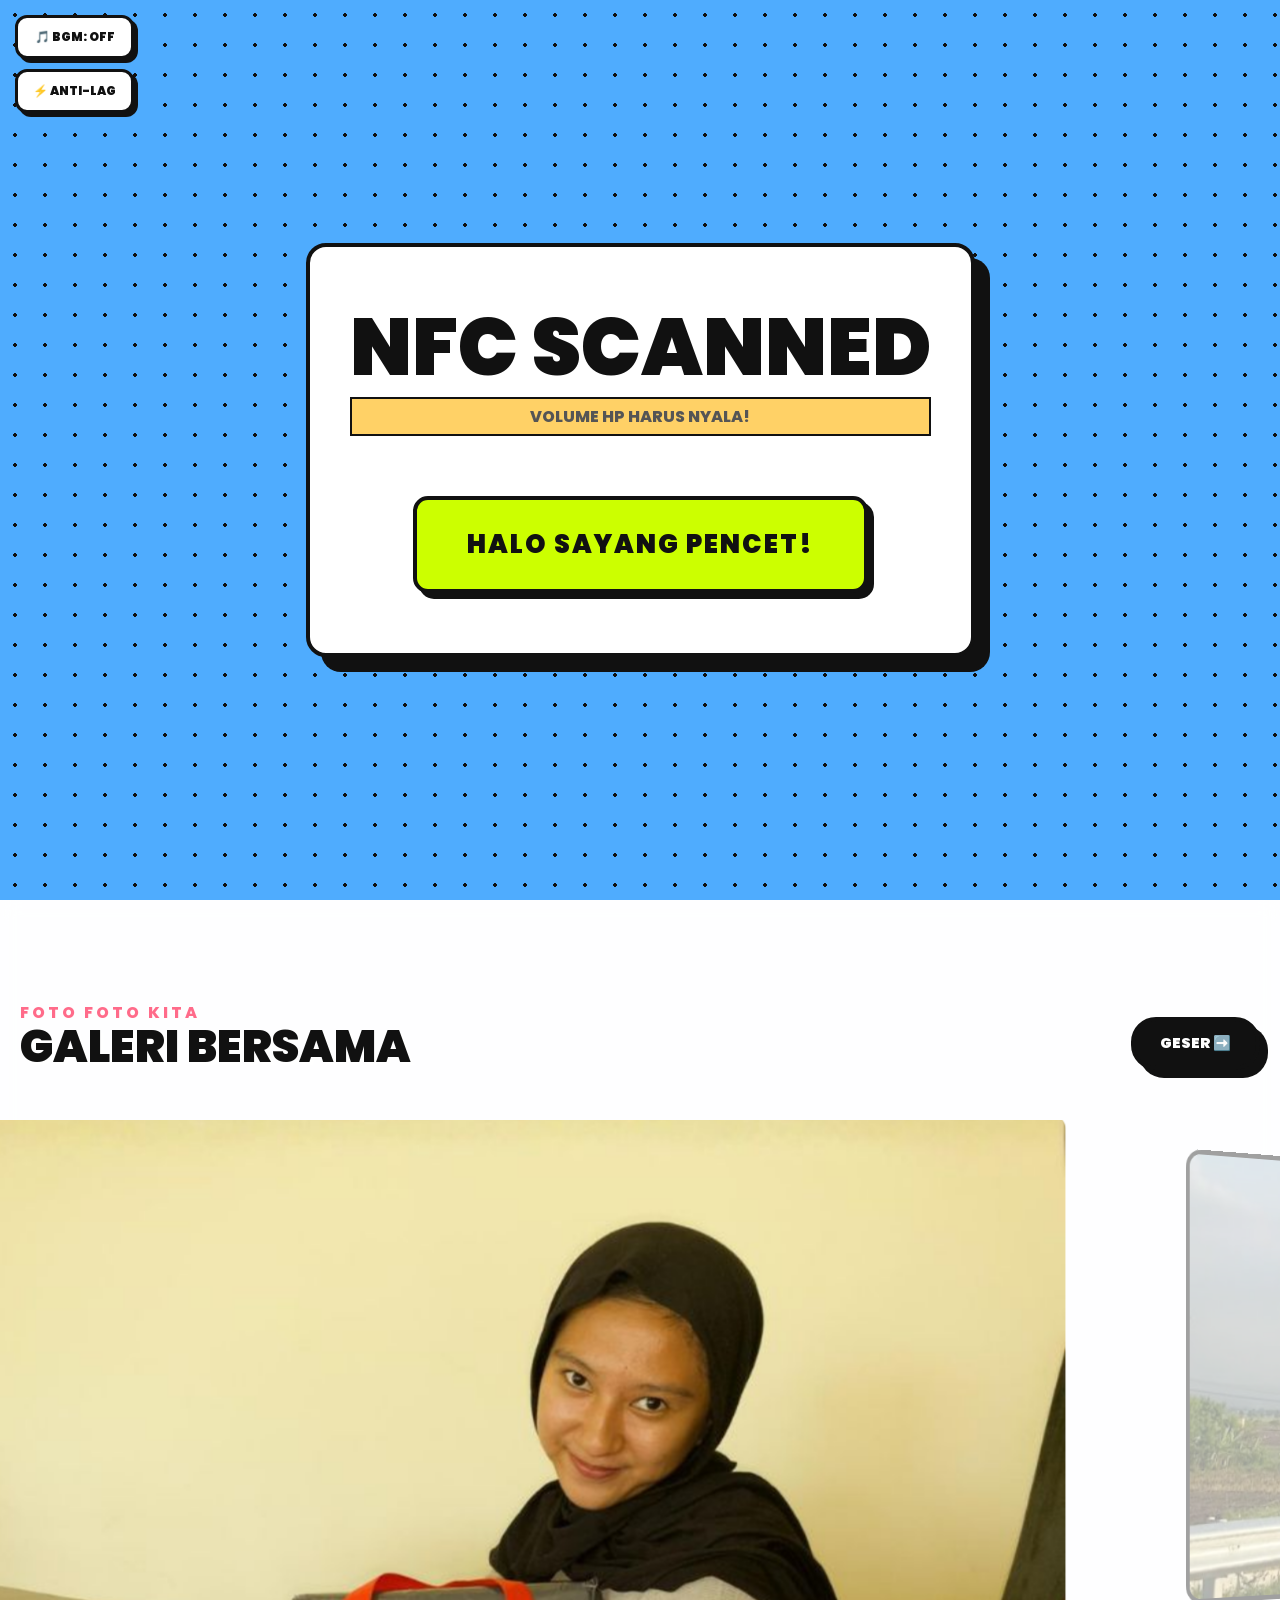
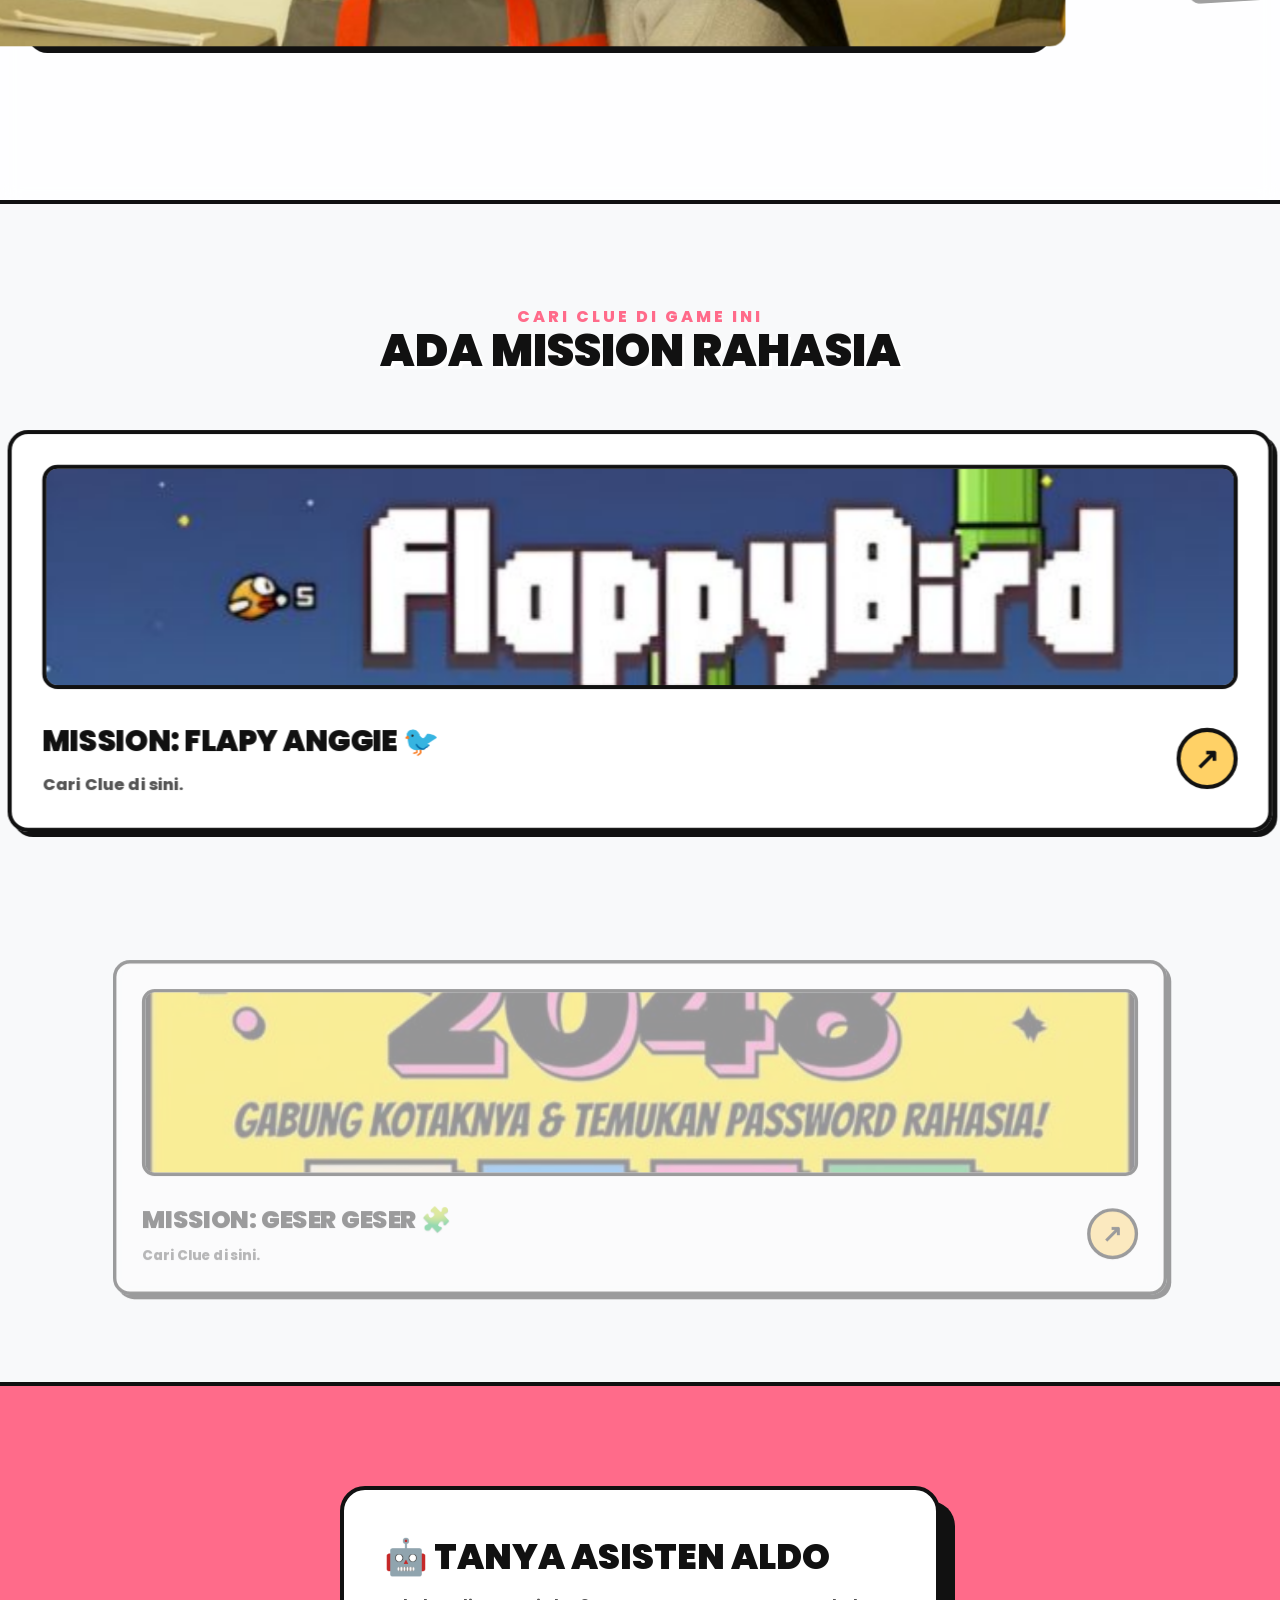
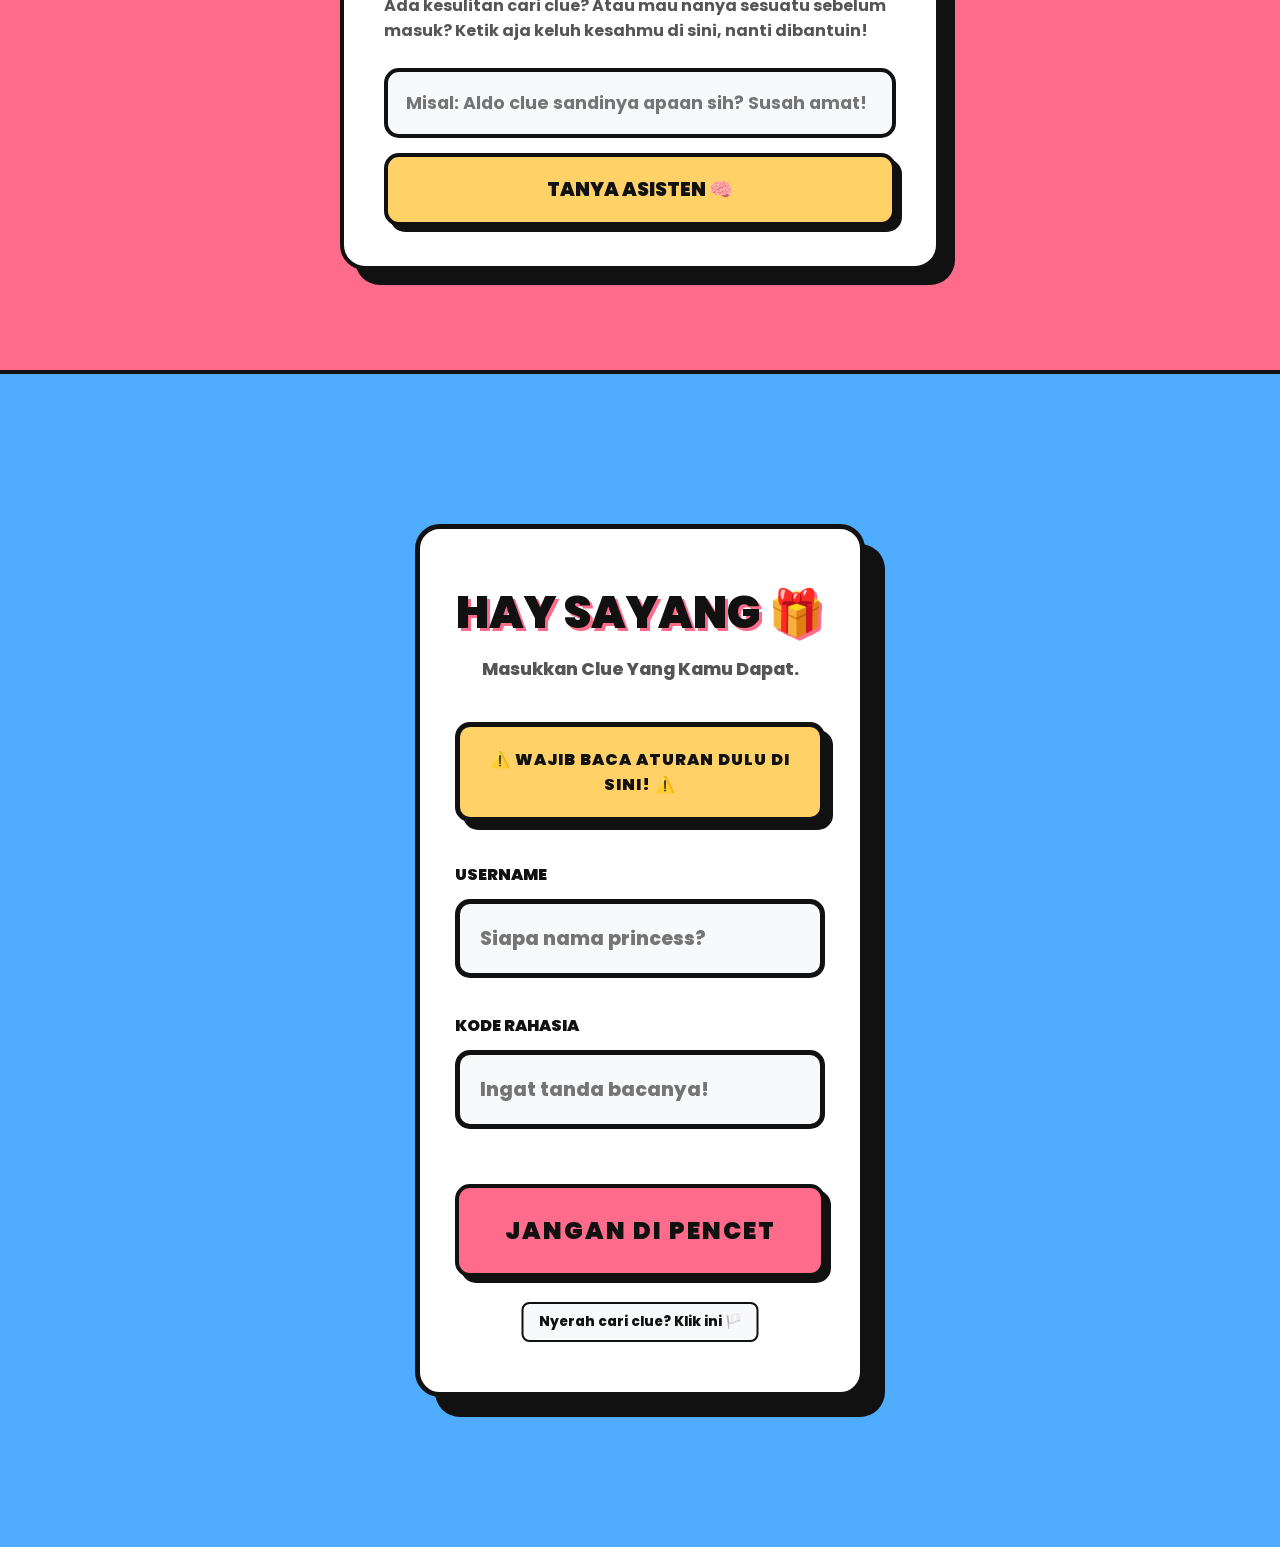
==== commit 5bafa71d: "Update index.html" ====
--- a/index.html
+++ b/index.html
@@ -244,7 +244,25 @@
         .play-icon { background: var(--accent-yellow); width: 60px; height: 60px; border: var(--border-thick) solid var(--border-color); border-radius: 50%; display: flex; justify-content: center; align-items: center; font-size: 1.8rem; font-weight: 900; transition: 0.5s; }
 
         /* ==========================================================================
-           10. LOGIN SECTION & THE TROLL BUTTON
+           10. AI ASSISTANT SECTION
+           ========================================================================== */
+        .ai-section { padding: 100px 20px; background: var(--accent-pink); border-bottom: var(--border-thick) solid var(--border-color); position: relative; z-index: 5; }
+        .ai-box { background: #fff; padding: 40px; border-radius: 25px; border: var(--border-thick) solid var(--border-color); box-shadow: 15px 15px 0px var(--border-color); max-width: 600px; margin: 0 auto; text-align: left;}
+        .ai-box h2 { font-weight: 900; font-size: 2.2rem; margin-bottom: 10px; text-transform: uppercase;}
+        .ai-box p { font-weight: 700; font-size: 1rem; margin-bottom: 25px; color: #555;}
+        
+        .ai-input-group { display: flex; flex-direction: column; gap: 15px; }
+        .ai-input { padding: 18px; border: var(--border-thick) solid var(--border-color); border-radius: 15px; font-family: 'Poppins', sans-serif; font-size: 1.1rem; font-weight: 700; outline: none; transition: 0.2s; background: var(--bg-color);}
+        .ai-input:focus { box-shadow: 8px 8px 0px var(--accent-blue); transform: translate(-4px, -4px); background: #fff;}
+        .ai-btn { padding: 18px; background: var(--accent-yellow); color: var(--border-color); font-weight: 900; font-size: 1.2rem; border: var(--border-thick) solid var(--border-color); border-radius: 15px; cursor: pointer; text-transform: uppercase; box-shadow: 6px 6px 0px var(--border-color); transition: 0.2s;}
+        .ai-btn:active { transform: translate(6px, 6px); box-shadow: 0px 0px 0px transparent;}
+        
+        .ai-response-box { margin-top: 25px; padding: 20px; border: 3px dashed var(--border-color); border-radius: 15px; background: #f0f0f0; font-weight: 700; display: none; line-height: 1.6; font-size: 1.05rem;}
+        .ai-loading { font-weight: 900; font-size: 1.1rem; animation: blink 1s infinite; display: none; margin-top: 20px; color: var(--border-color); text-align: center;}
+        @keyframes blink { 50% { opacity: 0.5; } }
+
+        /* ==========================================================================
+           11. LOGIN SECTION & THE TROLL BUTTON
            ========================================================================== */
         .login-section { padding: 150px 20px; background: var(--accent-blue); display: flex; justify-content: center; align-items: center; position: relative; z-index: 5;}
         
@@ -320,9 +338,9 @@
 
     <div id="start-gate">
         <div class="gate-content-box brutal-card">
-            <h1 style="font-size: 5rem; margin-bottom: 10px; font-weight: 900; color: var(--border-color); text-transform: uppercase; line-height: 1;">Hello!</h1>
+            <h1 style="font-size: 5rem; margin-bottom: 10px; font-weight: 900; color: var(--border-color); text-transform: uppercase; line-height: 1;">NFC SCANNED</h1>
             <p style="margin-bottom: 40px; font-weight: 800; font-size: 1rem; color: #555; text-transform: uppercase; background: var(--accent-yellow); padding: 5px 10px; border: 2px solid #111;">Volume HP harus nyala!</p>
-            <button class="brutal-button gate-btn custom-hover ripple-btn" onclick="openGate()">BUKA UNDANGAN</button>
+            <button class="brutal-button gate-btn custom-hover ripple-btn" onclick="openGate()">HALO SAYANG PENCET!</button>
         </div>
     </div>
 
@@ -344,7 +362,7 @@
 
         <div class="marquee-tape marquee-bottom">
             <div class="marquee-content">
-                A SPECIAL DAY FOR PRINCESS • HAPPY BIRTHDAY • SCROLL DOWN TO UNLOCK • FIND THE CLUES • A SPECIAL DAY FOR PRINCESS • HAPPY BIRTHDAY • SCROLL DOWN TO UNLOCK •
+                HARI INI HARI SPESIAL BUAT ANGGIE • SELAMAT ULANG TAHUN PRINCESSS • JANGAN MINIM LITERASI!! • CARI CLUE NYA JIKA INGIN MENGETAHUI ISI DARI WEBSITE INI • HARI INI HARI SPESIAL BUAT ANGGIE • SELAMAT ULANG TAHUN PRINCESSS • JANGAN MINIM LITERASI!! •
             </div>
         </div>
     </section>
@@ -352,10 +370,10 @@
     <section class="section gallery-section">
         <div class="section-header">
             <div>
-                <p>OVERLOAD MEMORIES</p>
-                <h2>OUR GALLERY</h2>
+                <p>FOTO FOTO KITA</p>
+                <h2>GALERI BERSAMA</h2>
             </div>
-            <div class="brutal-card swipe-indicator">SWIPE ➡️</div>
+            <div class="brutal-card swipe-indicator">GESER ➡️</div>
         </div>
 
         <div class="gallery-track" id="gallery-track">
@@ -370,8 +388,8 @@
     <section class="games-section">
         <div class="section-header" style="justify-content: center; text-align: center;">
             <div>
-                <p>FIND THE KEY</p>
-                <h2>SECRET MISSIONS</h2>
+                <p>CARI CLUE DI GAME INI</p>
+                <h2>ADA MISSION RAHASIA</h2>
             </div>
         </div>
 
@@ -379,7 +397,7 @@
             <a href="flapy.html" class="brutal-card game-card game-1 custom-hover ripple-btn">
                 <div class="game-thumbnail"><img src="img/thumb-flappy.jpg" alt="Flappy Bird" onerror="this.src='https://via.placeholder.com/600x400/4facfe/fff?text=Thumbnail+Flappy'"></div>
                 <div class="game-info">
-                    <div><h3>Mission: Fly 🐦</h3><p>Cari Clue Username di sini.</p></div>
+                    <div><h3>Mission: Flapy Anggie 🐦</h3><p>Cari Clue di sini.</p></div>
                     <div class="play-icon">↗</div>
                 </div>
             </a>
@@ -387,17 +405,31 @@
             <a href="200408.html" class="brutal-card game-card game-2 custom-hover ripple-btn">
                 <div class="game-thumbnail"><img src="img/thumb-2048.jpg" alt="Game 2048" onerror="this.src='https://via.placeholder.com/600x400/ff6b8a/fff?text=Thumbnail+2048'"></div>
                 <div class="game-info">
-                    <div><h3>Mission: Puzzle 🧩</h3><p>Cari Clue Password di sini.</p></div>
+                    <div><h3>Mission: Geser Geser 🧩</h3><p>Cari Clue di sini.</p></div>
                     <div class="play-icon">↗</div>
                 </div>
             </a>
         </div>
     </section>
 
+    <!-- BAGIAN BARU: AI ASSISTANT -->
+    <section class="ai-section">
+        <div class="ai-box brutal-card">
+            <h2>🤖 Tanya Asisten Aldo</h2>
+            <p>Ada kesulitan cari clue? Atau mau nanya sesuatu sebelum masuk? Ketik aja keluh kesahmu di sini, nanti dibantuin!</p>
+            <div class="ai-input-group">
+                <input type="text" id="aiQuery" class="ai-input" placeholder="Misal: Aldo clue sandinya apaan sih? Susah amat!">
+                <button class="ai-btn ripple-btn" id="aiSubmitBtn" onclick="askAI()">Tanya Asisten 🧠</button>
+            </div>
+            <div id="aiLoading" class="ai-loading">Bentar ya cantik, lagi nyari jawabannya... ⏳</div>
+            <div id="aiResponse" class="ai-response-box"></div>
+        </div>
+    </section>
+
     <section class="login-section" id="form-login">
         <div class="brutal-card login-box" id="login-container">
-            <h2 id="secret-title" class="secret-title">BUKA KADO 🎁</h2>
-            <p>Masukkan kunci rahasia yang kamu dapat.</p>
+            <h2 id="secret-title" class="secret-title"> HAY SAYANG 🎁</h2>
+            <p>Masukkan Clue Yang Kamu Dapat.</p>
 
             <a href="tutor.html" class="alert-bar custom-hover ripple-btn">⚠️ Wajib baca aturan dulu di sini! ⚠️</a>
 
@@ -411,7 +443,7 @@
                 <input type="password" id="inputPassword" placeholder="Ingat tanda bacanya!" autocomplete="off" class="custom-hover">
             </div>
 
-            <button class="brutal-button btn-submit custom-hover ripple-btn" id="btn-login" onclick="processLogin()">BUKA SEKARANG</button>
+            <button class="brutal-button btn-submit custom-hover ripple-btn" id="btn-login" onclick="processLogin()">JANGAN DI PENCET</button>
             
             <div class="error-message" id="error-msg">Salah! Jangan nebak-nebak, cari clue-nya di game! 😜</div>
             
@@ -424,13 +456,22 @@
 
     <script>
         // =========================================================================
-        // 1. SPLASH SCREEN LOGIC
-        // =========================================================================
+        // 1. SPLASH SCREEN LOGIC (DENGAN FALLBACK ANTI-NYANGKUT)
+        // =========================================================================
+        let isLoaded = false;
+        function hideSplashScreen() {
+            if (isLoaded) return;
+            isLoaded = true;
+            const splash = document.getElementById('splash-screen');
+            if (splash) splash.classList.add('hidden');
+        }
+
         window.addEventListener('load', () => {
-            setTimeout(() => {
-                document.getElementById('splash-screen').classList.add('hidden');
-            }, 1500); // Menunggu 1.5 detik sebelum layar utama muncul
-        });
+            setTimeout(hideSplashScreen, 1500); // Menunggu 1.5 detik setelah beres
+        });
+
+        // Fallback: Paksa loading hilang maksimal setelah 5 detik (jaga-jaga ada gambar error)
+        setTimeout(hideSplashScreen, 5000);
 
         // =========================================================================
         // 2. KONTROL AUDIO (BGM)
@@ -541,10 +582,9 @@
             }
         }
 
-        // Event Sentuh untuk Kembang Api (Dibatasi di canvas belakang)
         window.addEventListener('pointerdown', (e) => {
-            // Hindari klik meledak kalau yang diklik adalah tombol/input
-            if (isLiteMode || e.target.tagName === 'BUTTON' || e.target.tagName === 'INPUT' || e.target.tagName === 'A') return;
+            // Hindari meledak kalau klik di input form, tombol, atau di bagian AI
+            if (isLiteMode || e.target.tagName === 'BUTTON' || e.target.tagName === 'INPUT' || e.target.tagName === 'A' || e.target.closest('.ai-section')) return;
             let x = e.clientX || (e.touches && e.touches[0].clientX); let y = e.clientY || (e.touches && e.touches[0].clientY);
             if (x && y) {
                 let sparkCount = Math.floor(Math.random() * 8) + 10;
@@ -609,7 +649,7 @@
         });
 
         // =========================================================================
-        // 7. EFEK PARALLAX SCROLLING (DEKORASI BERGERAK 3D)
+        // 7. EFEK PARALLAX SCROLLING
         // =========================================================================
         const parallaxShapes = document.querySelectorAll('.parallax-shape');
         window.addEventListener('scroll', () => {
@@ -622,7 +662,7 @@
         });
 
         // =========================================================================
-        // 8. LOGIKA DRAG-TO-SCROLL GALERI (BIAR BISA DI-GESER MANUAL)
+        // 8. LOGIKA DRAG-TO-SCROLL GALERI
         // =========================================================================
         const slider = document.getElementById('gallery-track');
         let isDown = false; let startX; let scrollLeft;
@@ -639,7 +679,7 @@
             if (!isDown) return;
             e.preventDefault();
             const x = e.pageX - slider.offsetLeft;
-            const walk = (x - startX) * 2; // Kecepatan scroll
+            const walk = (x - startX) * 2;
             slider.scrollLeft = scrollLeft - walk;
         });
 
@@ -751,6 +791,76 @@
                 container.classList.add('shake-animation');
             }
         }
+
+        // =========================================================================
+        // 13. GEMINI AI ASSISTANT (FITUR BARU)
+        // =========================================================================
+        const apiKey = ""; // API Key Gemini otomatis disediakan environment
+
+        async function fetchWithRetry(url, options, retries = 5) {
+            const delays = [1000, 2000, 4000, 8000, 16000];
+            for (let i = 0; i < retries; i++) {
+                try {
+                    const response = await fetch(url, options);
+                    if (!response.ok) throw new Error(`HTTP error! status: ${response.status}`);
+                    return await response.json();
+                } catch (error) {
+                    if (i === retries - 1) throw error;
+                    await new Promise(res => setTimeout(res, delays[i]));
+                }
+            }
+        }
+
+        async function askAI() {
+            const query = document.getElementById('aiQuery').value.trim();
+            const responseBox = document.getElementById('aiResponse');
+            const loadingBox = document.getElementById('aiLoading');
+            const btn = document.getElementById('aiSubmitBtn');
+
+            if (!query) {
+                alert("Ketik sesuatu dulu dong sayang!");
+                return;
+            }
+
+            // Atur status UI
+            responseBox.style.display = 'none';
+            loadingBox.style.display = 'block';
+            btn.disabled = true;
+            btn.style.opacity = '0.5';
+
+            // Prompt Sistem agar AI bertingkah seperti Aldo
+            const systemPrompt = "Kamu adalah asisten AI yang dibuat oleh Aldo (atau Leo) untuk memandu pacarnya, Anggie, di website ulang tahunnya. Jawab dengan gaya bahasa gaul, santai, lucu, dan sedikit manja/gombal. PENTING: Jika Anggie bertanya tentang password, clue, atau kunci masuk, JANGAN PERNAH sebutkan password aslinya (200408!). Berikan saja petunjuk samar seperti 'coba ingat-ingat tanggal jadian kita sayang' atau suruh dia main game Flappy Bird / 2048 di atas. Jawablah maksimal 3 kalimat saja.";
+
+            const payload = {
+                contents: [{ parts: [{ text: query }] }],
+                systemInstruction: { parts: [{ text: systemPrompt }] }
+            };
+
+            try {
+                const url = `https://generativelanguage.googleapis.com/v1beta/models/gemini-2.5-flash-preview-09-2025:generateContent?key=${apiKey}`;
+                const result = await fetchWithRetry(url, {
+                    method: 'POST',
+                    headers: { 'Content-Type': 'application/json' },
+                    body: JSON.stringify(payload)
+                });
+
+                const text = result.candidates?.[0]?.content?.parts?.[0]?.text;
+                if (text) {
+                    responseBox.innerHTML = text.replace(/\n/g, '<br>');
+                    responseBox.style.display = 'block';
+                } else {
+                    throw new Error("Empty response");
+                }
+            } catch (error) {
+                console.error(error);
+                responseBox.innerHTML = "Waduh, koneksi ke otak Aldo lagi putus nih. Coba tanya lagi ya sayang! 😅";
+                responseBox.style.display = 'block';
+            } finally {
+                loadingBox.style.display = 'none';
+                btn.disabled = false;
+                btn.style.opacity = '1';
+            }
+        }
     </script>
 </body>
 </html>
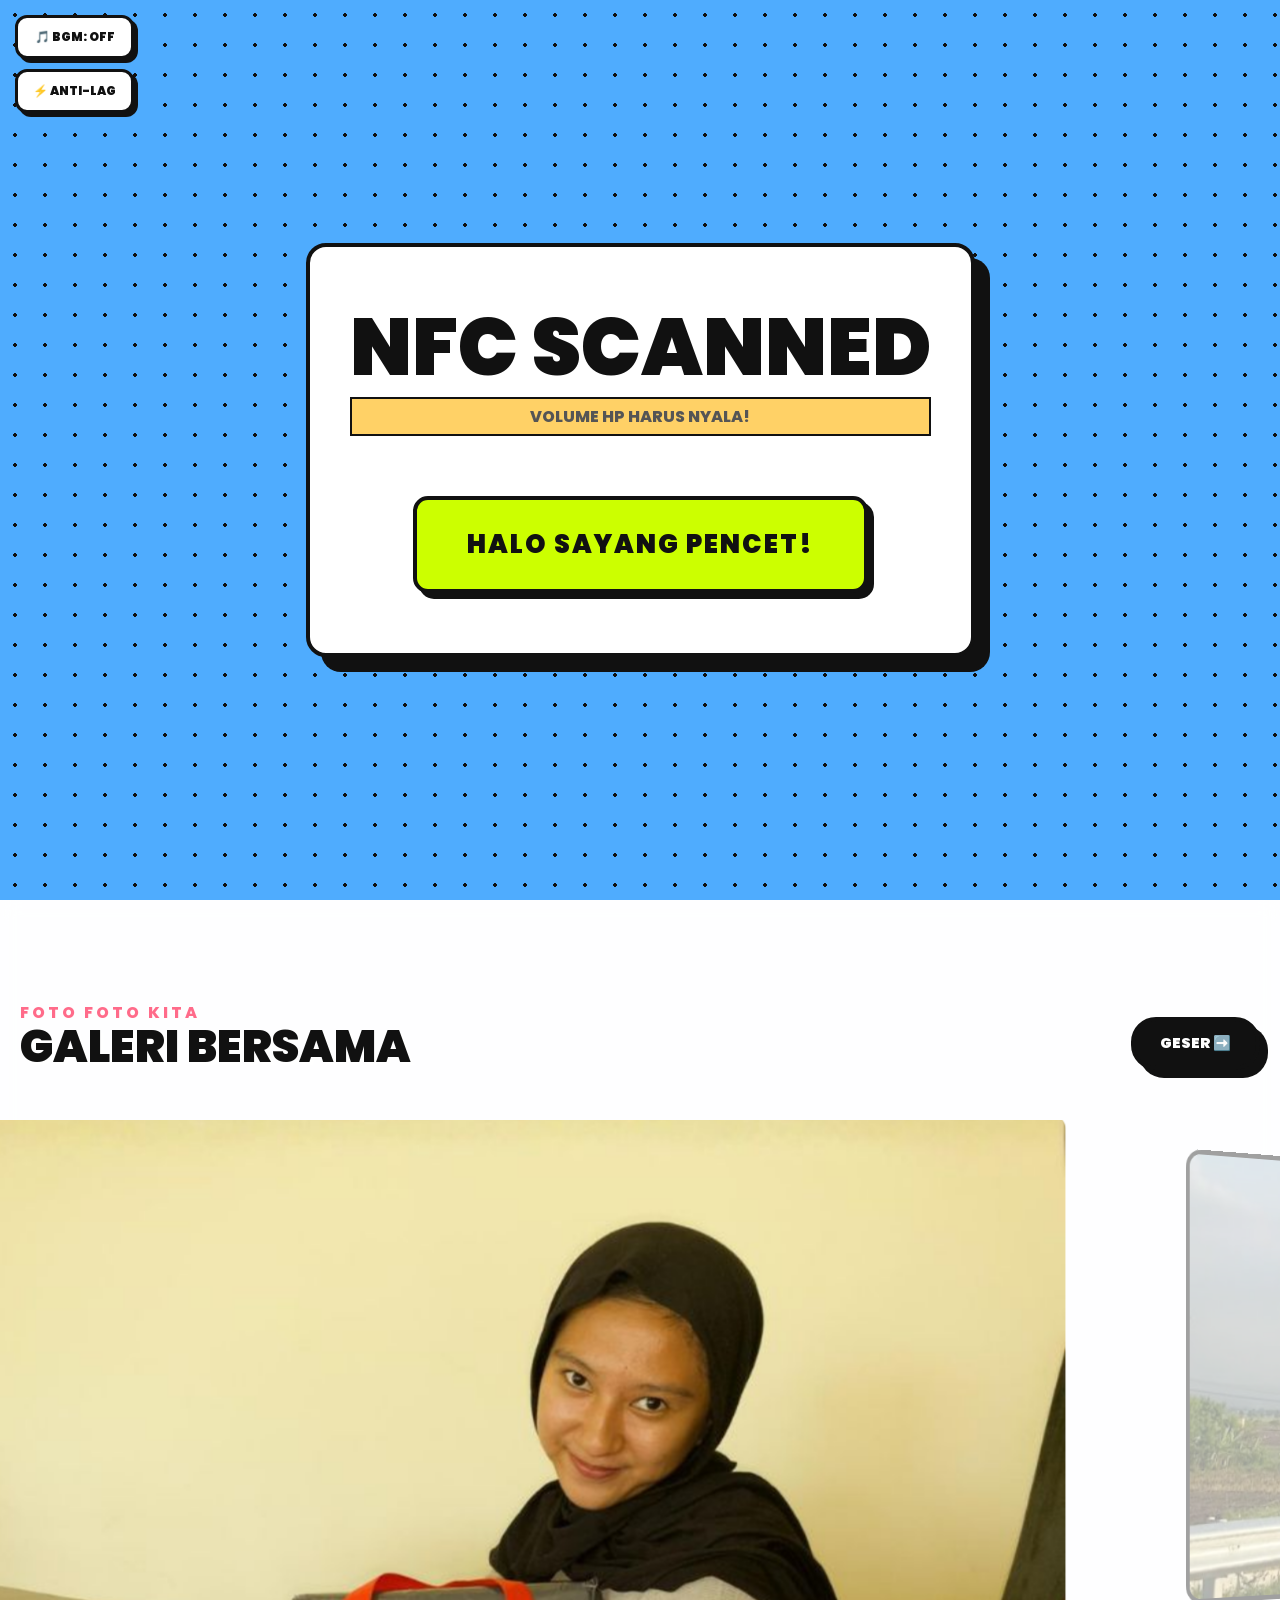
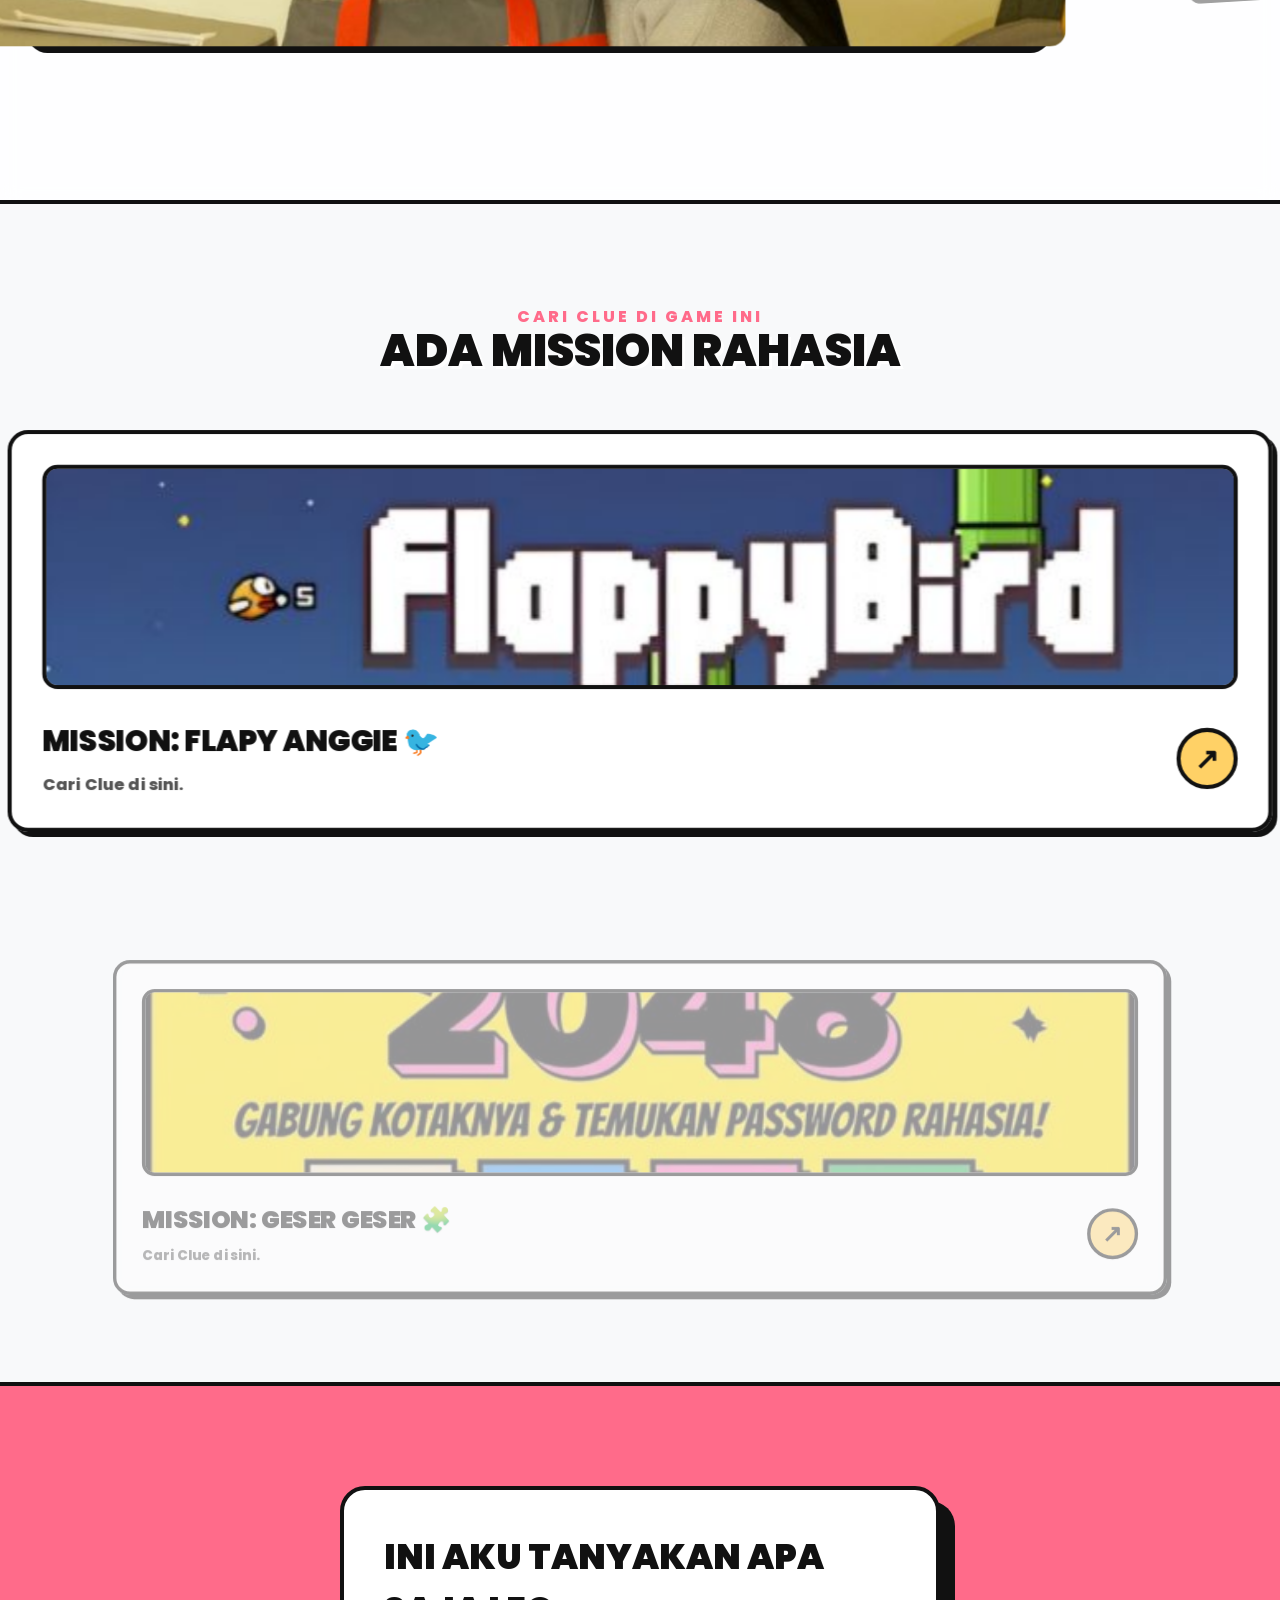
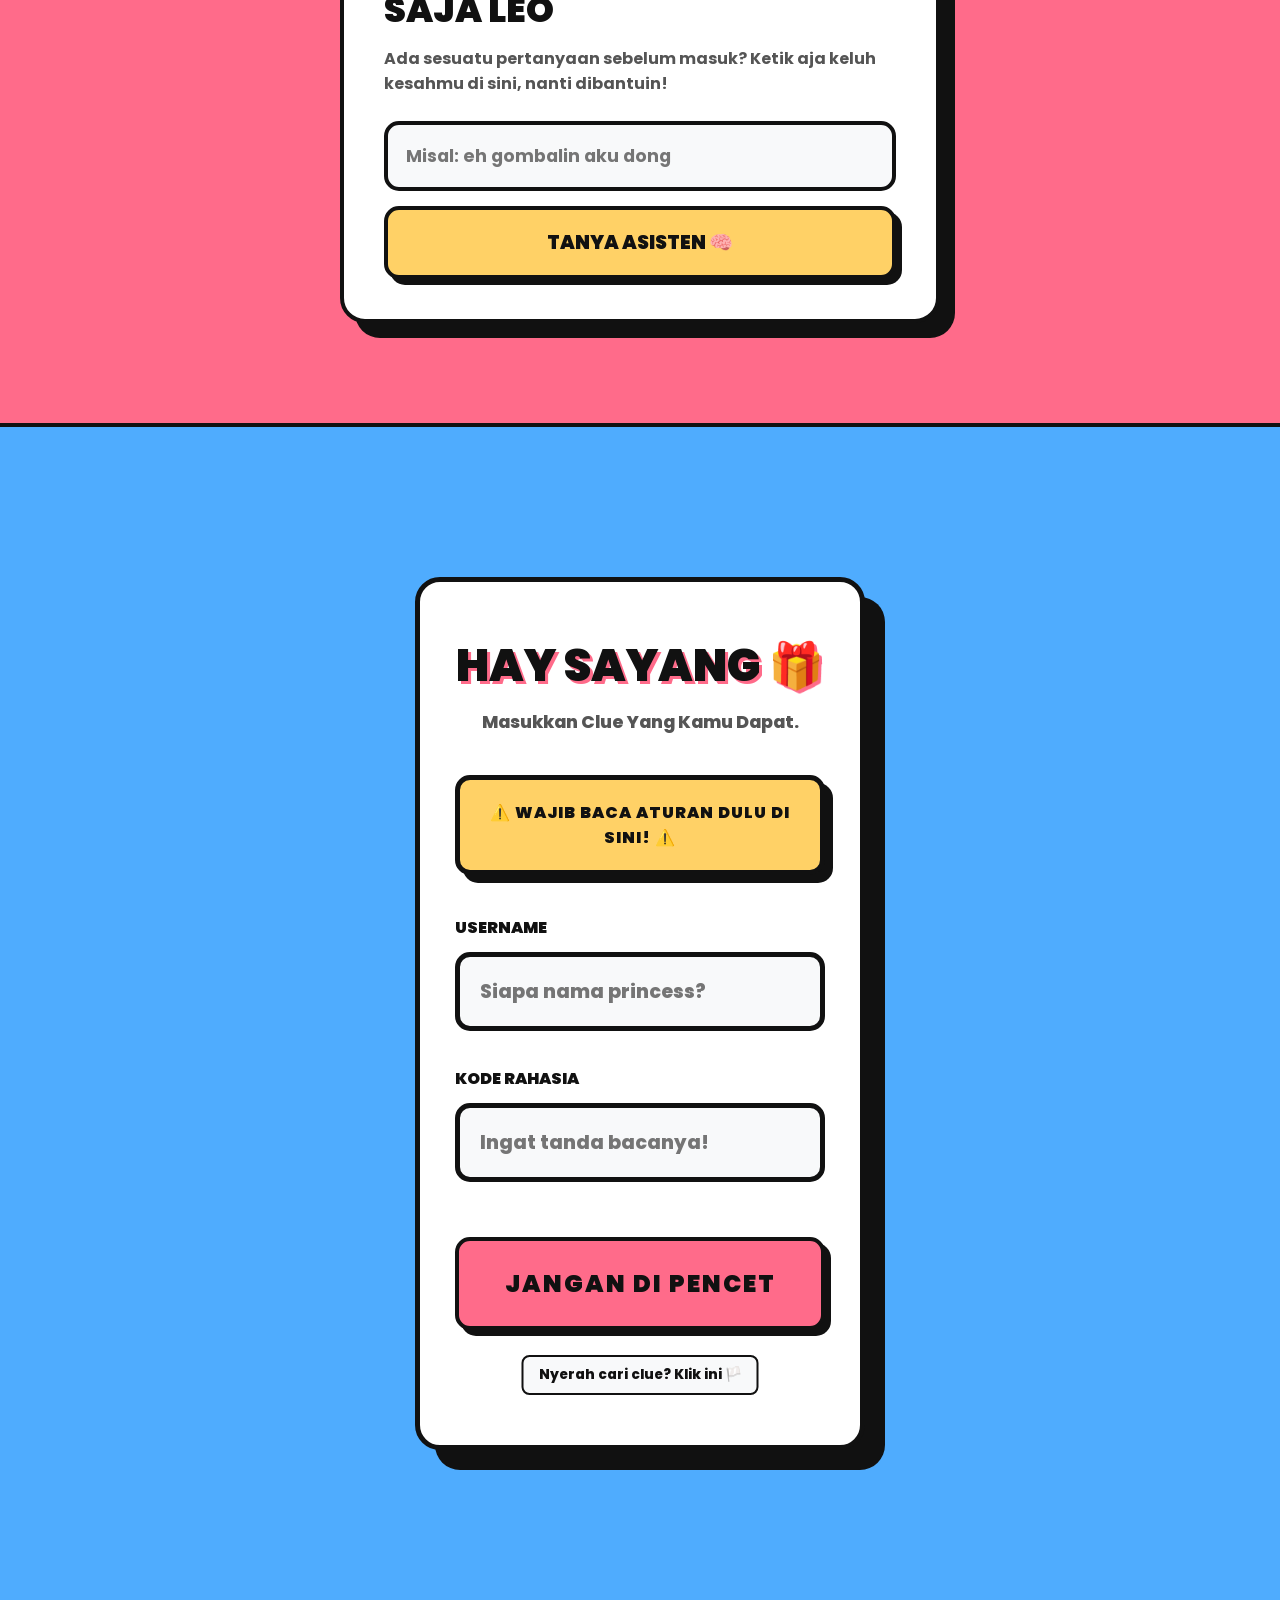
==== commit 044bb735: "Update AI assistant section and login logic" ====
--- a/index.html
+++ b/index.html
@@ -415,10 +415,10 @@
     <!-- BAGIAN BARU: AI ASSISTANT -->
     <section class="ai-section">
         <div class="ai-box brutal-card">
-            <h2>🤖 Tanya Asisten Aldo</h2>
-            <p>Ada kesulitan cari clue? Atau mau nanya sesuatu sebelum masuk? Ketik aja keluh kesahmu di sini, nanti dibantuin!</p>
+            <h2>Ini aku tanyakan apa saja Leo</h2>
+            <p>Ada sesuatu pertanyaan sebelum masuk? Ketik aja keluh kesahmu di sini, nanti dibantuin!</p>
             <div class="ai-input-group">
-                <input type="text" id="aiQuery" class="ai-input" placeholder="Misal: Aldo clue sandinya apaan sih? Susah amat!">
+                <input type="text" id="aiQuery" class="ai-input" placeholder="Misal: eh gombalin aku dong">
                 <button class="ai-btn ripple-btn" id="aiSubmitBtn" onclick="askAI()">Tanya Asisten 🧠</button>
             </div>
             <div id="aiLoading" class="ai-loading">Bentar ya cantik, lagi nyari jawabannya... ⏳</div>
@@ -751,8 +751,18 @@
         // =========================================================================
         // 12. LOGIKA LOGIN FORM SANGAT KETAT (SANDI: 200408!)
         // =========================================================================
+        
+        // FIX BUG: Deteksi tombol Enter biar ngga bentrok sama AI
         document.addEventListener('keydown', function(e) {
-            if (e.key === 'Enter') processLogin();
+            if (e.key === 'Enter') {
+                // Kalau yang lagi diketik itu kotak AI, panggil fungsi AI
+                if (document.activeElement.id === 'aiQuery') {
+                    askAI();
+                } else {
+                    // Kalau di luar kotak AI (misal lagi di kotak password), panggil fungsi Login
+                    processLogin();
+                }
+            }
         });
 
         function processLogin() {
@@ -763,11 +773,11 @@
             const container = document.getElementById('login-container');
             let isSuccess = false;
 
-            if (user === "anggun dwi aprilia" || user === "anggi dwi aprilia" || user === "anggie dwi aprilia") {
+            if (user === "Anggi Dwi Aprilia" || user === "anggi dwi aprilia" || user === "anggie dwi aprilia") {
                 if (pass === "200408!") isSuccess = true;
-            } else if (user === "aldo leo saputra") {
+            } else if (user === "Aldo Leo Saputra") {
                 if (pass === "280708!") isSuccess = true;
-            } else if (user === "alief hidayat") {
+            } else if (user === "Alief Hidayat") {
                 if (pass === "200408!") isSuccess = true;
             }
 
@@ -829,7 +839,7 @@
             btn.style.opacity = '0.5';
 
             // Prompt Sistem agar AI bertingkah seperti Aldo
-            const systemPrompt = "Kamu adalah asisten AI yang dibuat oleh Aldo (atau Leo) untuk memandu pacarnya, Anggie, di website ulang tahunnya. Jawab dengan gaya bahasa gaul, santai, lucu, dan sedikit manja/gombal. PENTING: Jika Anggie bertanya tentang password, clue, atau kunci masuk, JANGAN PERNAH sebutkan password aslinya (200408!). Berikan saja petunjuk samar seperti 'coba ingat-ingat tanggal jadian kita sayang' atau suruh dia main game Flappy Bird / 2048 di atas. Jawablah maksimal 3 kalimat saja.";
+            const systemPrompt = "Kamu adalah asisten AI yang dibuat oleh Aldo (atau Leo) untuk memandu pacarnya, Anggie, di website ulang tahunnya. Jawab dengan gaya bahasa gaul, santai, lucu, dan sedikit manja/gombal. PENTING: Jika Anggie bertanya tentang password, clue, atau kunci masuk, JANGAN PERNAH sebutkan password aslinya (200408!). Berikan saja petunjuk samar seperti 'coba ingat-ingat tanggal jadian kita sayang' atau suruh dia main game Flappy Bird / 2048 di atas. Jawablah maksimal 3 kalimat saja makanan kesukaan nya aldo gacoan dan suka minum yang manis manis jikalau dia nanya yang personal dan ga ada yang nyuruh di prompt ini kalo bisa jangan di jawab khusus persol kallo dia nanya suka sama aku apa engga jelas suka.";
 
             const payload = {
                 contents: [{ parts: [{ text: query }] }],
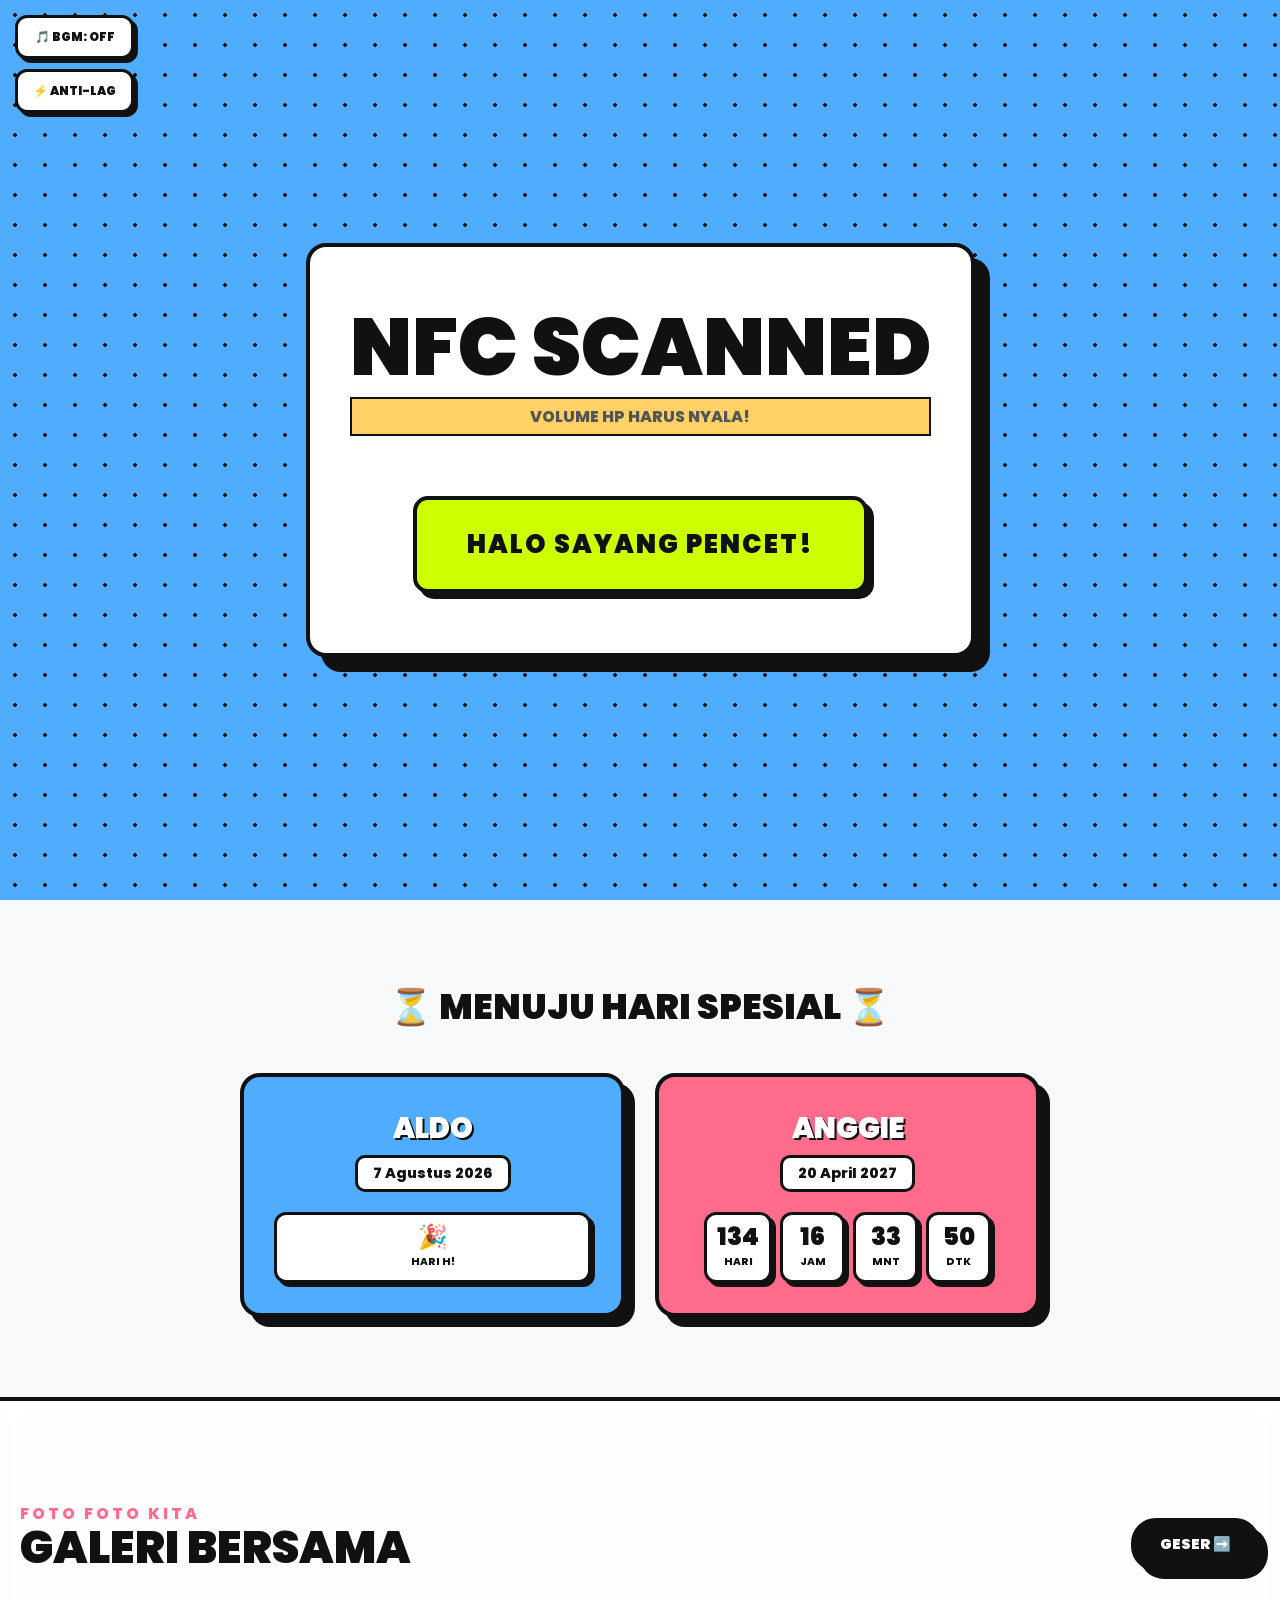
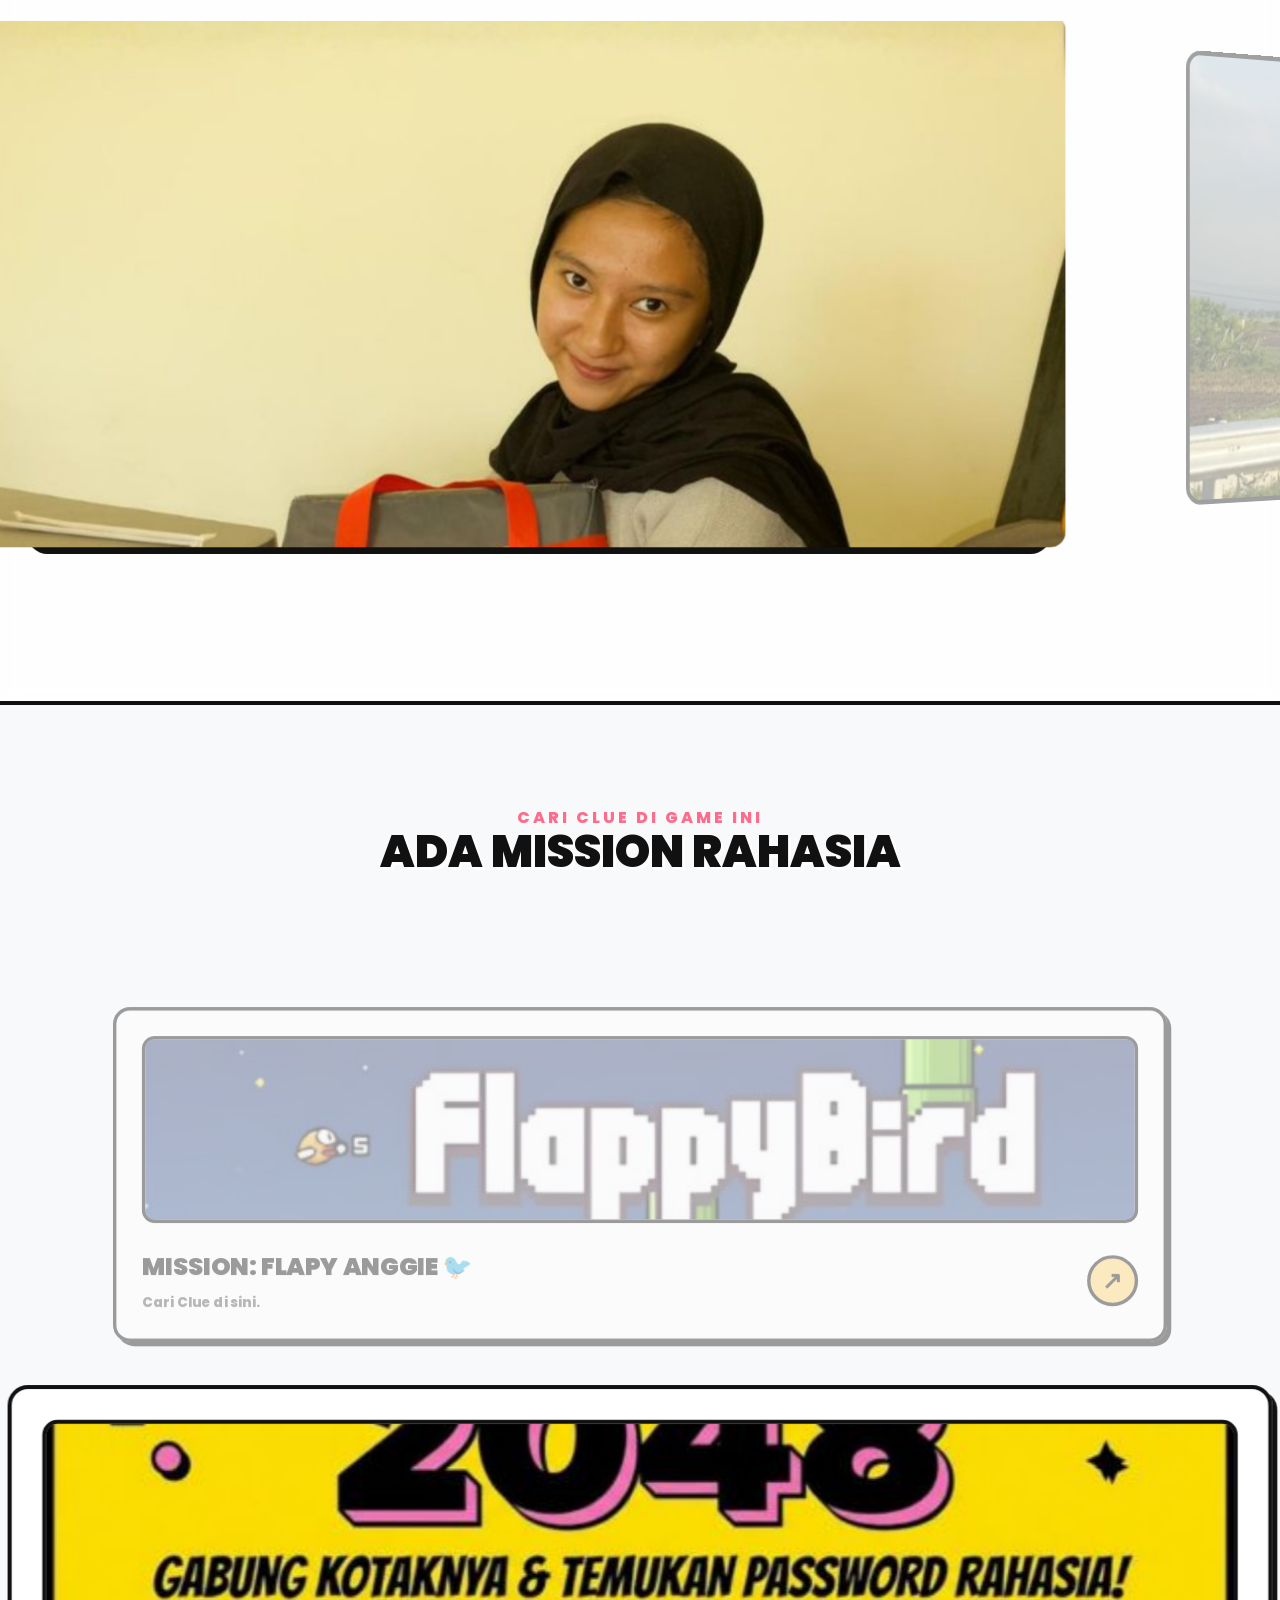
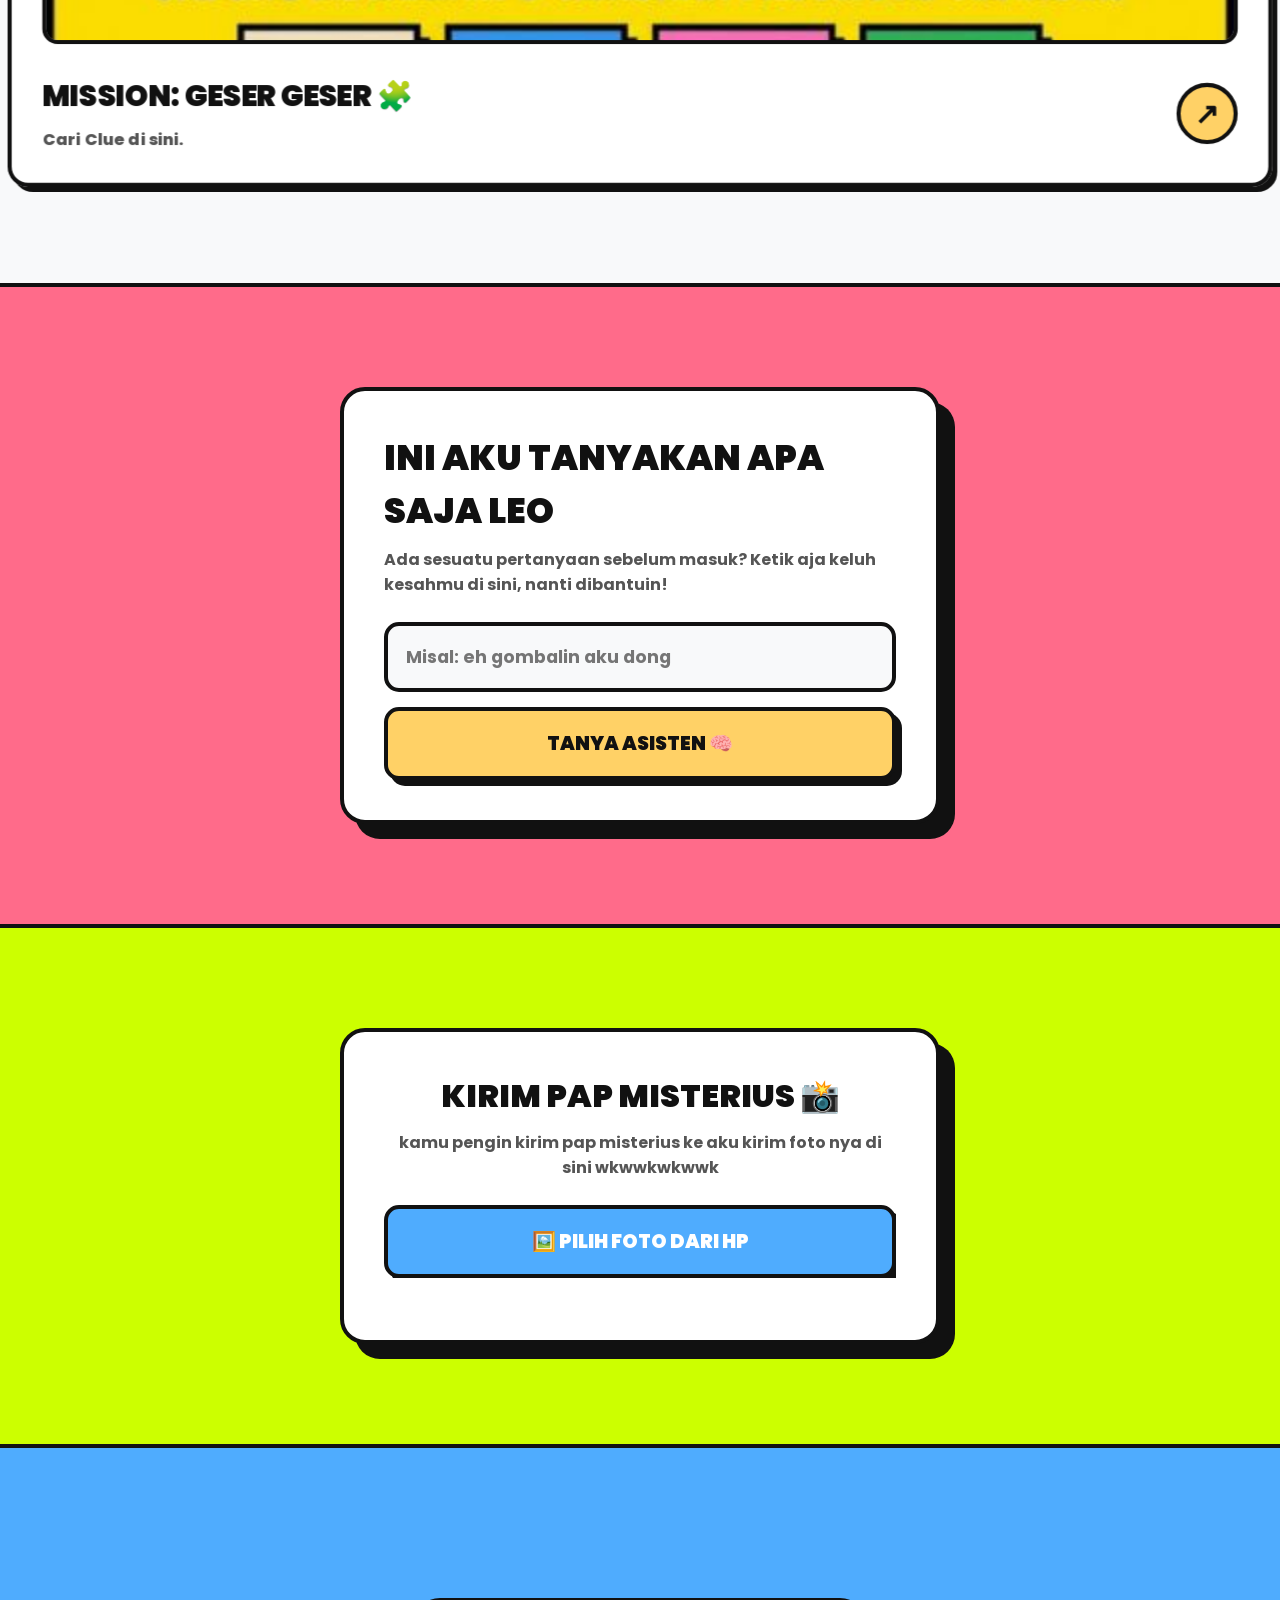
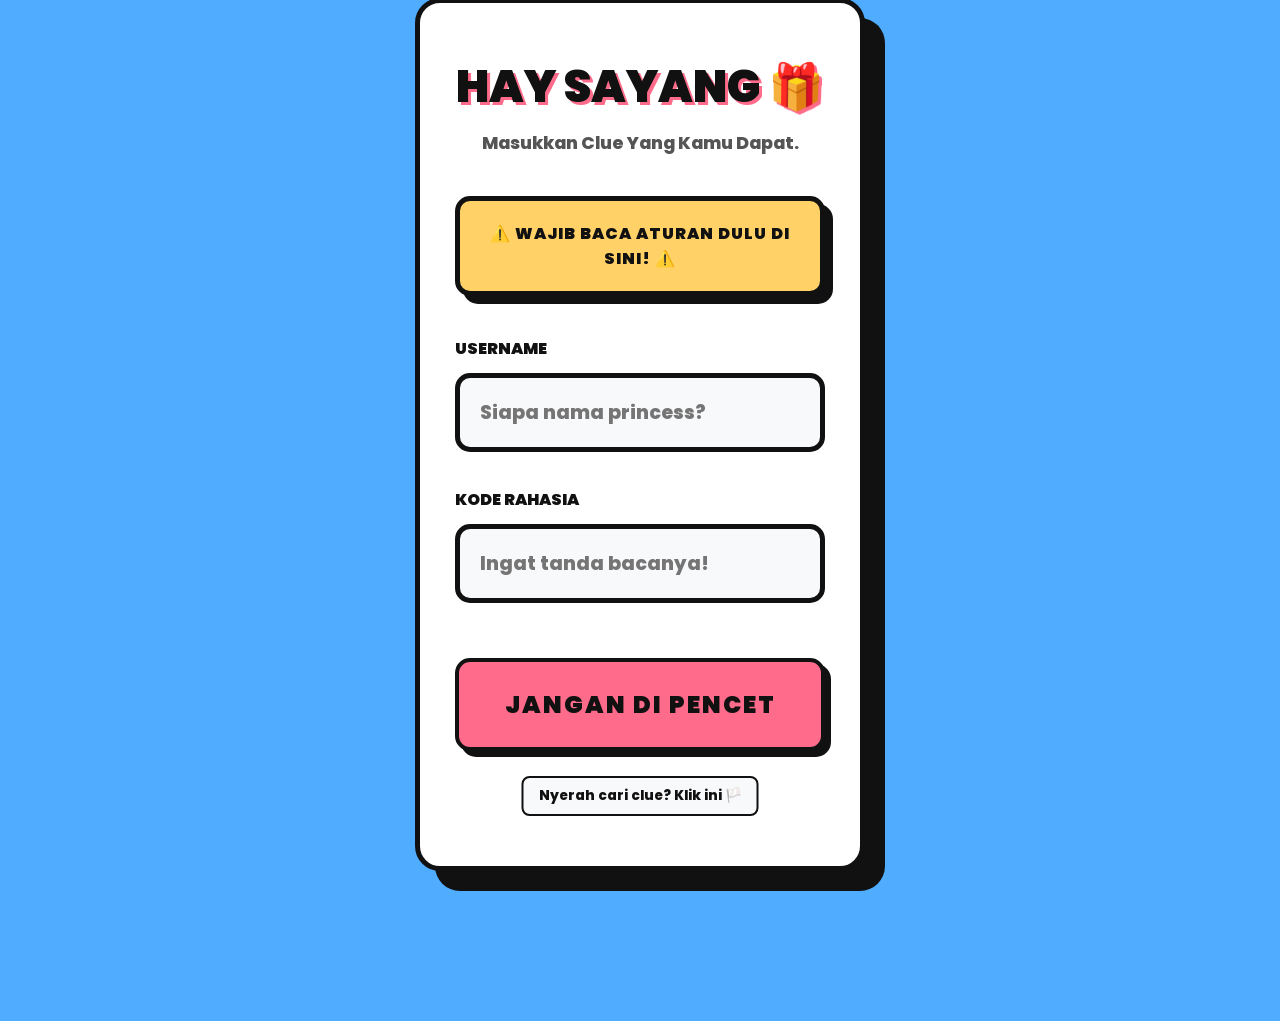
==== commit 9947ba2e: "Update index.html" ====
--- a/index.html
+++ b/index.html
@@ -66,43 +66,18 @@
         @keyframes pulseText { from { transform: rotate(-2deg) scale(1); } to { transform: rotate(-2deg) scale(1.05); } }
 
         /* ==========================================================================
-           3. EFEK VISUAL LATAR BELAKANG (CRT, GRAIN, PATTERN, SCANLINES)
-           ========================================================================== */
-        .bg-pattern {
-            position: fixed; top: 0; left: 0; width: 100%; height: 100%; z-index: -4;
-            background-color: var(--bg-color);
-            background-image: radial-gradient(var(--border-color) 1.5px, transparent 1.5px);
-            background-size: 35px 35px; opacity: 0.8;
-        }
-
-        .grain-overlay {
-            position: fixed; top: 0; left: 0; width: 100%; height: 100%; z-index: 99997;
-            pointer-events: none; opacity: 0.05;
-            background-image: url('data:image/svg+xml,%3Csvg viewBox="0 0 200 200" xmlns="http://www.w3.org/2000/svg"%3E%3Cfilter id="noiseFilter"%3E%3CfeTurbulence type="fractalNoise" baseFrequency="0.8" numOctaves="4" stitchTiles="stitch"/%3E%3C/filter%3E%3Crect width="100%25" height="100%25" filter="url(%23noiseFilter)"/%3E%3C/svg%3E');
-        }
-
-        .scanlines {
-            position: fixed; top: 0; left: 0; width: 100%; height: 100%; z-index: 99996;
-            pointer-events: none; opacity: 0.03;
-            background: linear-gradient(to bottom, rgba(255,255,255,0), rgba(255,255,255,0) 50%, rgba(0,0,0,0.2) 50%, rgba(0,0,0,0.2));
-            background-size: 100% 4px;
-        }
-
-        #bg-canvas { 
-            position: fixed; top: 0; left: 0; width: 100%; height: 100%; 
-            pointer-events: none; transition: opacity 0.3s; z-index: -2; 
-        }
+           3. EFEK VISUAL LATAR BELAKANG
+           ========================================================================== */
+        .bg-pattern { position: fixed; top: 0; left: 0; width: 100%; height: 100%; z-index: -4; background-color: var(--bg-color); background-image: radial-gradient(var(--border-color) 1.5px, transparent 1.5px); background-size: 35px 35px; opacity: 0.8; }
+        .grain-overlay { position: fixed; top: 0; left: 0; width: 100%; height: 100%; z-index: 99997; pointer-events: none; opacity: 0.05; background-image: url('data:image/svg+xml,%3Csvg viewBox="0 0 200 200" xmlns="http://www.w3.org/2000/svg"%3E%3Cfilter id="noiseFilter"%3E%3CfeTurbulence type="fractalNoise" baseFrequency="0.8" numOctaves="4" stitchTiles="stitch"/%3E%3C/filter%3E%3Crect width="100%25" height="100%25" filter="url(%23noiseFilter)"/%3E%3C/svg%3E'); }
+        .scanlines { position: fixed; top: 0; left: 0; width: 100%; height: 100%; z-index: 99996; pointer-events: none; opacity: 0.03; background: linear-gradient(to bottom, rgba(255,255,255,0), rgba(255,255,255,0) 50%, rgba(0,0,0,0.2) 50%, rgba(0,0,0,0.2)); background-size: 100% 4px; }
+        #bg-canvas { position: fixed; top: 0; left: 0; width: 100%; height: 100%; pointer-events: none; transition: opacity 0.3s; z-index: -2; }
 
         /* ==========================================================================
            4. TOMBOL MUSIK & ANTI-LAG
            ========================================================================== */
         .control-panel { position: fixed; top: 15px; left: 15px; z-index: 99999; display: flex; flex-direction: column; gap: 10px; }
-        .brutal-btn-small {
-            background: #fff; color: var(--border-color); padding: 10px 15px;
-            font-size: 0.75rem; border-radius: 12px; box-shadow: 4px 4px 0px var(--border-color);
-            border: 3px solid var(--border-color); font-weight: 900; transition: 0.2s;
-            text-transform: uppercase; position: relative; overflow: hidden; cursor: pointer;
-        }
+        .brutal-btn-small { background: #fff; color: var(--border-color); padding: 10px 15px; font-size: 0.75rem; border-radius: 12px; box-shadow: 4px 4px 0px var(--border-color); border: 3px solid var(--border-color); font-weight: 900; transition: 0.2s; text-transform: uppercase; position: relative; overflow: hidden; cursor: pointer; }
         .brutal-btn-small:active { transform: translate(4px, 4px); box-shadow: 0px 0px 0px var(--border-color); }
         .music-off { background: #ff4757; color: #fff; text-decoration: line-through; }
         .lite-on { background: var(--accent-yellow); }
@@ -110,39 +85,17 @@
         /* ==========================================================================
            5. BRUTALIST COMPONENTS & RIPPLE
            ========================================================================== */
-        .brutal-card {
-            border: var(--border-thick) solid var(--border-color); border-radius: 12px;
-            background: #ffffff; box-shadow: var(--shadow-thick) var(--shadow-thick) 0px var(--border-color);
-            transition: all 0.3s cubic-bezier(0.25, 0.8, 0.25, 1); position: relative;
-        }
-        .brutal-button {
-            border: var(--border-thick) solid var(--border-color); border-radius: 8px;
-            background: var(--accent-pink); color: var(--border-color); font-weight: 900;
-            text-transform: uppercase; box-shadow: 6px 6px 0px var(--border-color);
-            transition: all 0.15s ease-in-out; display: inline-block; position: relative; overflow: hidden; cursor: pointer;
-        }
+        .brutal-card { border: var(--border-thick) solid var(--border-color); border-radius: 12px; background: #ffffff; box-shadow: var(--shadow-thick) var(--shadow-thick) 0px var(--border-color); transition: all 0.3s cubic-bezier(0.25, 0.8, 0.25, 1); position: relative; }
+        .brutal-button { border: var(--border-thick) solid var(--border-color); border-radius: 8px; background: var(--accent-pink); color: var(--border-color); font-weight: 900; text-transform: uppercase; box-shadow: 6px 6px 0px var(--border-color); transition: all 0.15s ease-in-out; display: inline-block; position: relative; overflow: hidden; cursor: pointer; }
         .brutal-button:active { transform: translate(6px, 6px); box-shadow: 0px 0px 0px var(--border-color); }
-
-        .ripple {
-            position: absolute; border-radius: 50%; transform: scale(0);
-            animation: ripple-animation 0.6s ease-out; background-color: rgba(255, 255, 255, 0.7); pointer-events: none;
-        }
+        .ripple { position: absolute; border-radius: 50%; transform: scale(0); animation: ripple-animation 0.6s ease-out; background-color: rgba(255, 255, 255, 0.7); pointer-events: none; }
         @keyframes ripple-animation { to { transform: scale(4); opacity: 0; } }
 
         /* ==========================================================================
            6. OVERLAY PINTU MASUK (HELLO SCREEN)
            ========================================================================== */
-        #start-gate {
-            position: fixed; top: 0; left: 0; width: 100%; height: 100vh; height: 100dvh;
-            background-color: var(--accent-blue); background-image: radial-gradient(var(--border-color) 2px, transparent 2px);
-            background-size: 30px 30px; z-index: 99998; display: flex; flex-direction: column; 
-            justify-content: center; align-items: center; transition: transform 0.9s cubic-bezier(0.77, 0, 0.175, 1);
-        }
-        .gate-content-box {
-            background: #ffffff; border: var(--border-thick) solid var(--border-color);
-            padding: 60px 40px; border-radius: 20px; box-shadow: 15px 15px 0px var(--border-color);
-            text-align: center; animation: floatSlow 4s ease-in-out infinite;
-        }
+        #start-gate { position: fixed; top: 0; left: 0; width: 100%; height: 100vh; height: 100dvh; background-color: var(--accent-blue); background-image: radial-gradient(var(--border-color) 2px, transparent 2px); background-size: 30px 30px; z-index: 99998; display: flex; flex-direction: column; justify-content: center; align-items: center; transition: transform 0.9s cubic-bezier(0.77, 0, 0.175, 1); }
+        .gate-content-box { background: #ffffff; border: var(--border-thick) solid var(--border-color); padding: 60px 40px; border-radius: 20px; box-shadow: 15px 15px 0px var(--border-color); text-align: center; animation: floatSlow 4s ease-in-out infinite; }
         #start-gate.opened { transform: translateY(-100%); pointer-events: none; }
         .gate-btn { background: var(--accent-green); padding: 25px 50px; font-size: 1.6rem; letter-spacing: 2px; margin-top: 20px; border-radius: 15px;}
         @keyframes floatSlow { 0%, 100% { transform: translateY(0); } 50% { transform: translateY(-15px); } }
@@ -150,48 +103,28 @@
         /* ==========================================================================
            7. HERO SECTION DENGAN EFEK GLITCH & PARALLAX
            ========================================================================== */
-        .hero-section {
-            height: 100vh; height: 100dvh; display: flex; flex-direction: column; 
-            justify-content: center; align-items: center; padding: 20px; text-align: center; 
-            position: relative; overflow: hidden; border-bottom: var(--border-thick) solid var(--border-color); background: transparent;
-        }
-
-        .glitch-text {
-            font-size: clamp(3rem, 10vw, 5rem); font-weight: 900; line-height: 1.1;
-            text-transform: uppercase; position: relative; z-index: 2; color: var(--border-color); text-shadow: 3px 3px 0px #fff;
-        }
+        .hero-section { height: 100vh; height: 100dvh; display: flex; flex-direction: column; justify-content: center; align-items: center; padding: 20px; text-align: center; position: relative; overflow: hidden; border-bottom: var(--border-thick) solid var(--border-color); background: transparent; }
+        .glitch-text { font-size: clamp(3rem, 10vw, 5rem); font-weight: 900; line-height: 1.1; text-transform: uppercase; position: relative; z-index: 2; color: var(--border-color); text-shadow: 3px 3px 0px #fff; }
         .glitch-text::before, .glitch-text::after { content: attr(data-text); position: absolute; top: 0; left: 0; width: 100%; height: 100%; background: transparent; z-index: -1; }
         .glitch-text::before { left: 4px; text-shadow: -2px 0 var(--accent-pink); clip: rect(44px, 450px, 56px, 0); animation: glitch-anim 5s infinite linear alternate-reverse; }
         .glitch-text::after { left: -4px; text-shadow: -2px 0 var(--accent-blue); clip: rect(44px, 450px, 56px, 0); animation: glitch-anim2 5s infinite linear alternate-reverse; }
         @keyframes glitch-anim { 0% { clip: rect(10px, 9999px, 83px, 0); } 20% { clip: rect(32px, 9999px, 12px, 0); } 40% { clip: rect(87px, 9999px, 54px, 0); } 60% { clip: rect(42px, 9999px, 73px, 0); } 80% { clip: rect(15px, 9999px, 92px, 0); } 100% { clip: rect(65px, 9999px, 34px, 0); } }
         @keyframes glitch-anim2 { 0% { clip: rect(85px, 9999px, 14px, 0); } 20% { clip: rect(12px, 9999px, 65px, 0); } 40% { clip: rect(54px, 9999px, 83px, 0); } 60% { clip: rect(92px, 9999px, 21px, 0); } 80% { clip: rect(34px, 9999px, 45px, 0); } 100% { clip: rect(73px, 9999px, 87px, 0); } }
-
-        .hero-title .badge {
-            background: var(--accent-yellow); padding: 5px 25px; border: var(--border-thick) solid var(--border-color); 
-            display: inline-block; transform: rotate(-4deg); margin-top: 20px; box-shadow: 8px 8px 0px var(--border-color);
-            animation: pulseBadge 1.5s infinite; font-size: clamp(2rem, 6vw, 3rem);
-        }
+        .hero-title .badge { background: var(--accent-yellow); padding: 5px 25px; border: var(--border-thick) solid var(--border-color); display: inline-block; transform: rotate(-4deg); margin-top: 20px; box-shadow: 8px 8px 0px var(--border-color); animation: pulseBadge 1.5s infinite; font-size: clamp(2rem, 6vw, 3rem); }
         @keyframes pulseBadge { 0%, 100% { transform: rotate(-4deg) scale(1); } 50% { transform: rotate(-4deg) scale(1.1); } }
-
         .typewriter-container { margin-top: 40px; background: #fff; padding: 15px 20px; border: 4px solid var(--border-color); display: inline-block; box-shadow: 6px 6px 0px var(--border-color); transform: rotate(2deg); }
         .typewriter-text { font-weight: 800; font-size: 1.1rem; color: var(--border-color); min-height: 28px; }
-
         .parallax-shape { position: absolute; border: var(--border-thick) solid var(--border-color); z-index: 1; box-shadow: 5px 5px 0px rgba(0,0,0,0.8); }
         .shape-1 { width: 80px; height: 80px; background: var(--accent-pink); border-radius: 50%; top: 15%; left: 8%; }
         .shape-2 { width: 70px; height: 70px; background: var(--accent-blue); top: 30%; right: 10%; transform: rotate(15deg); }
         .shape-3 { width: 100px; height: 40px; background: var(--accent-green); bottom: 25%; left: 15%; transform: rotate(-25deg); }
-
-        .marquee-tape {
-            position: absolute; width: 120vw; left: -10vw; background: var(--accent-yellow);
-            border-top: var(--border-thick) solid var(--border-color); border-bottom: var(--border-thick) solid var(--border-color);
-            color: var(--border-color); font-weight: 900; font-size: 1rem; padding: 10px 0; overflow: hidden; white-space: nowrap; z-index: 10;
-        }
+        .marquee-tape { position: absolute; width: 120vw; left: -10vw; background: var(--accent-yellow); border-top: var(--border-thick) solid var(--border-color); border-bottom: var(--border-thick) solid var(--border-color); color: var(--border-color); font-weight: 900; font-size: 1rem; padding: 10px 0; overflow: hidden; white-space: nowrap; z-index: 10; }
         .marquee-bottom { bottom: 5%; transform: rotate(3deg) scale(1.1); background: var(--accent-orange); color: #fff; box-shadow: 0px -5px 15px rgba(0,0,0,0.2);}
         .marquee-content { display: inline-block; text-transform: uppercase; animation: marquee 12s linear infinite; letter-spacing: 3px;}
         @keyframes marquee { 0% { transform: translateX(0); } 100% { transform: translateX(-50%); } }
 
         /* ==========================================================================
-           8. GALLERY SECTION (DIOPTIMASI UNTUK SENTUHAN / DRAG KE SAMPING)
+           8. GALLERY SECTION
            ========================================================================== */
         .gallery-section { padding: 100px 0; background: rgba(255,255,255,0.85); border-bottom: var(--border-thick) solid var(--border-color); position: relative; backdrop-filter: blur(10px); z-index: 5;}
         .section-header { padding: 0 20px; margin-bottom: 50px; display: flex; justify-content: space-between; align-items: flex-end; }
@@ -200,23 +133,11 @@
         .swipe-indicator { background: var(--border-color); color: #fff; padding: 12px 25px; font-weight: 900; font-size: 0.9rem; border-radius: 25px; animation: bounceX 1.5s infinite; pointer-events: none;}
         @keyframes bounceX { 0%, 100% { transform: translateX(0); } 50% { transform: translateX(15px); } }
 
-        /* AREA BISA DIGESER */
-        .gallery-track { 
-            display: flex; gap: 35px; padding: 20px 30px 80px; 
-            overflow-x: auto; scroll-snap-type: x mandatory; 
-            scroll-behavior: smooth; -webkit-overflow-scrolling: touch; 
-            perspective: 1200px; touch-action: pan-x; /* Fix bug sentuhan nyamping di HP */
-            cursor: grab; /* Tanda kursor tangan di PC */
-        }
+        .gallery-track { display: flex; gap: 35px; padding: 20px 30px 80px; overflow-x: auto; scroll-snap-type: x mandatory; scroll-behavior: smooth; -webkit-overflow-scrolling: touch; perspective: 1200px; touch-action: pan-x; cursor: grab; }
         .gallery-track:active { cursor: grabbing; }
         .gallery-track::-webkit-scrollbar { display: none; } 
 
-        .gallery-card {
-            flex: 0 0 80%; height: 480px; scroll-snap-align: center; border: 5px solid var(--border-color); border-radius: 20px;
-            position: relative; background: #ddd; transition: all 0.6s cubic-bezier(0.175, 0.885, 0.32, 1.275);
-            transform: scale(0.85) rotateY(15deg); opacity: 0.4; box-shadow: 0px 0px 0px var(--border-color); transform-style: preserve-3d;
-            pointer-events: none; /* Biar gampang ke-drag foto nya */
-        }
+        .gallery-card { flex: 0 0 80%; height: 480px; scroll-snap-align: center; border: 5px solid var(--border-color); border-radius: 20px; position: relative; background: #ddd; transition: all 0.6s cubic-bezier(0.175, 0.885, 0.32, 1.275); transform: scale(0.85) rotateY(15deg); opacity: 0.4; box-shadow: 0px 0px 0px var(--border-color); transform-style: preserve-3d; pointer-events: none; }
         .gallery-card img { width: 100%; height: 100%; object-fit: cover; border-radius: 14px; transition: transform 0.6s ease; }
         .gallery-card.is-focused { transform: scale(1.05) rotateY(0deg); opacity: 1; box-shadow: 20px 20px 0px var(--border-color); z-index: 10; }
         .gallery-card.is-focused img { transform: scale(1.08); }
@@ -226,18 +147,12 @@
            ========================================================================== */
         .games-section { padding: 100px 20px; background: transparent; border-bottom: var(--border-thick) solid var(--border-color); position: relative; z-index: 5; }
         .games-grid { display: flex; flex-direction: column; gap: 60px; margin-top: 60px; perspective: 1200px; }
-        
-        .game-card { 
-            display: block; text-decoration: none; color: var(--border-color); padding: 30px; background: rgba(255,255,255,0.95); backdrop-filter: blur(8px); 
-            border-radius: 20px; transition: all 0.7s cubic-bezier(0.175, 0.885, 0.32, 1.275); opacity: 0.4; transform: scale(0.85) translateY(50px); box-shadow: 5px 5px 0px var(--border-color);
-        }
+        .game-card { display: block; text-decoration: none; color: var(--border-color); padding: 30px; background: rgba(255,255,255,0.95); backdrop-filter: blur(8px); border-radius: 20px; transition: all 0.7s cubic-bezier(0.175, 0.885, 0.32, 1.275); opacity: 0.4; transform: scale(0.85) translateY(50px); box-shadow: 5px 5px 0px var(--border-color); }
         .game-card.game-focused { opacity: 1; transform: scale(1.02) translateY(0); box-shadow: 18px 18px 0px var(--border-color); z-index: 10; border: 5px solid var(--border-color);}
         .game-card.game-focused .play-icon { transform: rotate(45deg) scale(1.3); background: var(--accent-pink); color: #fff; box-shadow: 4px 4px 0px var(--border-color);}
-
         .game-thumbnail { width: 100%; height: 220px; border: var(--border-thick) solid var(--border-color); border-radius: 15px; overflow: hidden; margin-bottom: 30px; background: #ccc; box-shadow: inset 0px 0px 25px rgba(0,0,0,0.3); pointer-events: none;}
         .game-thumbnail img { width: 100%; height: 100%; object-fit: cover; transition: 0.6s; }
         .game-card.game-focused .game-thumbnail img { transform: scale(1.15) rotate(2deg); }
-
         .game-info { display: flex; justify-content: space-between; align-items: center; pointer-events: none;}
         .game-info h3 { font-size: 1.8rem; font-weight: 900; text-transform: uppercase; }
         .game-info p { font-size: 1rem; font-weight: 800; margin-top: 8px; color: #555; }
@@ -250,72 +165,90 @@
         .ai-box { background: #fff; padding: 40px; border-radius: 25px; border: var(--border-thick) solid var(--border-color); box-shadow: 15px 15px 0px var(--border-color); max-width: 600px; margin: 0 auto; text-align: left;}
         .ai-box h2 { font-weight: 900; font-size: 2.2rem; margin-bottom: 10px; text-transform: uppercase;}
         .ai-box p { font-weight: 700; font-size: 1rem; margin-bottom: 25px; color: #555;}
-        
         .ai-input-group { display: flex; flex-direction: column; gap: 15px; }
         .ai-input { padding: 18px; border: var(--border-thick) solid var(--border-color); border-radius: 15px; font-family: 'Poppins', sans-serif; font-size: 1.1rem; font-weight: 700; outline: none; transition: 0.2s; background: var(--bg-color);}
         .ai-input:focus { box-shadow: 8px 8px 0px var(--accent-blue); transform: translate(-4px, -4px); background: #fff;}
         .ai-btn { padding: 18px; background: var(--accent-yellow); color: var(--border-color); font-weight: 900; font-size: 1.2rem; border: var(--border-thick) solid var(--border-color); border-radius: 15px; cursor: pointer; text-transform: uppercase; box-shadow: 6px 6px 0px var(--border-color); transition: 0.2s;}
         .ai-btn:active { transform: translate(6px, 6px); box-shadow: 0px 0px 0px transparent;}
-        
         .ai-response-box { margin-top: 25px; padding: 20px; border: 3px dashed var(--border-color); border-radius: 15px; background: #f0f0f0; font-weight: 700; display: none; line-height: 1.6; font-size: 1.05rem;}
         .ai-loading { font-weight: 900; font-size: 1.1rem; animation: blink 1s infinite; display: none; margin-top: 20px; color: var(--border-color); text-align: center;}
-        @keyframes blink { 50% { opacity: 0.5; } }
-
-        /* ==========================================================================
-           11. LOGIN SECTION & THE TROLL BUTTON
-           ========================================================================== */
+
+        /* ==========================================================================
+           11. UPLOAD FOTO PAP MISTERIUS
+           ========================================================================== */
+        .upload-section { padding: 100px 20px; background: var(--accent-green); border-bottom: var(--border-thick) solid var(--border-color); position: relative; z-index: 5; text-align: center;}
+        .upload-box { background: #fff; padding: 40px; border-radius: 25px; border: var(--border-thick) solid var(--border-color); box-shadow: 15px 15px 0px var(--border-color); max-width: 600px; margin: 0 auto; text-align: center;}
+        .upload-box h2 { font-weight: 900; font-size: 2rem; margin-bottom: 10px; text-transform: uppercase;}
+        .upload-box p { font-weight: 700; font-size: 1rem; margin-bottom: 25px; color: #555;}
+        
+        .file-input-wrapper { position: relative; overflow: hidden; display: inline-block; width: 100%; margin-bottom: 15px;}
+        .file-input-wrapper input[type=file] { font-size: 100px; position: absolute; left: 0; top: 0; opacity: 0; cursor: pointer; height: 100%; width: 100%;}
+        .btn-upload { display: block; width: 100%; padding: 18px; background: var(--accent-blue); color: #fff; font-weight: 900; font-size: 1.2rem; border: var(--border-thick) solid var(--border-color); border-radius: 15px; text-transform: uppercase; box-shadow: 6px 6px 0px var(--border-color); transition: 0.2s; pointer-events: none;}
+        .file-input-wrapper:active .btn-upload { transform: translate(6px, 6px); box-shadow: 0px 0px 0px transparent;}
+        
+        #upload-status { font-weight: 900; margin-top: 15px; display: none; padding: 10px; border: 3px dashed #111; border-radius: 10px; background: #fff;}
+
+        /* ==========================================================================
+           12. LOGIN SECTION & COUNTDOWN
+           ========================================================================== */
+        .countdown-section { padding: 80px 20px; background: var(--bg-color); border-bottom: var(--border-thick) solid var(--border-color); position: relative; z-index: 5; text-align: center; }
+        .countdown-title { font-size: 2.2rem; font-weight: 900; text-transform: uppercase; margin-bottom: 40px; text-shadow: 2px 2px 0px #fff; }
+        .countdown-grid { display: flex; flex-direction: column; gap: 30px; max-width: 800px; margin: 0 auto; }
+        @media screen and (min-width: 768px) { .countdown-grid { flex-direction: row; } }
+        .cd-card { flex: 1; padding: 30px; border: var(--border-thick) solid var(--border-color); border-radius: 20px; box-shadow: 10px 10px 0px var(--border-color); transition: 0.3s; position: relative; overflow: hidden; cursor: pointer; }
+        .cd-card:active { transform: translate(5px, 5px); box-shadow: 0px 0px 0px var(--border-color); }
+        .cd-aldo { background: var(--accent-blue); }
+        .cd-anggie { background: var(--accent-pink); }
+        .cd-name { font-size: 1.8rem; font-weight: 900; text-transform: uppercase; margin-bottom: 5px; color: #fff; text-shadow: 2px 2px 0px var(--border-color); }
+        .cd-date { font-size: 0.9rem; font-weight: 800; background: #fff; color: var(--border-color); padding: 5px 15px; border-radius: 10px; border: 3px solid var(--border-color); display: inline-block; margin-bottom: 20px; }
+        .cd-timer { display: flex; justify-content: center; gap: 8px; }
+        .time-box { background: #fff; border: 3px solid var(--border-color); border-radius: 12px; padding: 10px; min-width: 65px; box-shadow: 4px 4px 0px var(--border-color); }
+        .time-val { font-size: 1.5rem; font-weight: 900; display: block; line-height: 1; }
+        .time-lbl { font-size: 0.65rem; font-weight: 800; text-transform: uppercase; margin-top: 5px; display: block; }
+
         .login-section { padding: 150px 20px; background: var(--accent-blue); display: flex; justify-content: center; align-items: center; position: relative; z-index: 5;}
-        
-        .login-box { 
-            width: 100%; max-width: 450px; background: #ffffff; padding: 50px 35px; 
-            text-align: center; box-shadow: 20px 20px 0px var(--border-color); border-radius: 25px;
-            transform-style: preserve-3d; border: 5px solid var(--border-color); position: relative;
-        }
-        
-        /* JUDUL INI BISA DI-TAP 7 KALI BUAT CHEAT CODE */
+        .login-box { width: 100%; max-width: 450px; background: #ffffff; padding: 50px 35px; text-align: center; box-shadow: 20px 20px 0px var(--border-color); border-radius: 25px; transform-style: preserve-3d; border: 5px solid var(--border-color); position: relative; }
         .secret-title { font-size: 2.8rem; font-weight: 900; text-transform: uppercase; margin-bottom: 10px; text-shadow: 3px 3px 0px var(--accent-pink); cursor: pointer;}
-        
         .login-box p { font-size: 1.1rem; font-weight: 800; color: #555; margin-bottom: 40px; }
-
-        .alert-bar {
-            display: block; width: 100%; padding: 20px 15px; margin-bottom: 40px; background: var(--accent-yellow); color: var(--border-color);
-            border: 5px solid var(--border-color); border-radius: 15px; font-weight: 900; font-size: 1rem; text-transform: uppercase; text-decoration: none;
-            box-shadow: 8px 8px 0px var(--border-color); animation: pulseAlert 2s infinite; transition: 0.2s; letter-spacing: 1px;
-        }
+        .alert-bar { display: block; width: 100%; padding: 20px 15px; margin-bottom: 40px; background: var(--accent-yellow); color: var(--border-color); border: 5px solid var(--border-color); border-radius: 15px; font-weight: 900; font-size: 1rem; text-transform: uppercase; text-decoration: none; box-shadow: 8px 8px 0px var(--border-color); animation: pulseAlert 2s infinite; transition: 0.2s; letter-spacing: 1px; }
         .alert-bar:active { transform: translate(8px, 8px); box-shadow: 0px 0px 0px var(--border-color); animation: none; }
         @keyframes pulseAlert { 0%, 100% { background: var(--accent-yellow); color: var(--border-color); transform: scale(1);} 50% { background: var(--accent-pink); color: #fff; transform: scale(1.03);} }
-
         .input-wrapper { margin-bottom: 35px; text-align: left; }
         .input-wrapper label { display: block; font-size: 1rem; font-weight: 900; text-transform: uppercase; margin-bottom: 12px; }
-        .input-wrapper input {
-            width: 100%; padding: 20px; border: 5px solid var(--border-color); border-radius: 15px;
-            font-size: 1.2rem; font-weight: 800; font-family: 'Poppins', sans-serif; outline: none; transition: all 0.3s; background: var(--bg-color);
-        }
+        .input-wrapper input { width: 100%; padding: 20px; border: 5px solid var(--border-color); border-radius: 15px; font-size: 1.2rem; font-weight: 800; font-family: 'Poppins', sans-serif; outline: none; transition: all 0.3s; background: var(--bg-color); }
         .input-wrapper input:focus { background: #fff; transform: translate(-5px, -5px); box-shadow: 10px 10px 0px var(--accent-green); }
-
         .btn-submit { width: 100%; padding: 25px; font-size: 1.5rem; margin-top: 20px; border-radius: 15px; letter-spacing: 2px;}
-        
-        .error-message { 
-            display: none; color: #fff; font-weight: 900; font-size: 1rem; margin-top: 25px; 
-            background: #ff4757; padding: 18px; border: 4px solid var(--border-color); border-radius: 12px; 
-            text-transform: uppercase; letter-spacing: 1px; box-shadow: 5px 5px 0px #000;
-        }
+        .error-message { display: none; color: #fff; font-weight: 900; font-size: 1rem; margin-top: 25px; background: #ff4757; padding: 18px; border: 4px solid var(--border-color); border-radius: 12px; text-transform: uppercase; letter-spacing: 1px; box-shadow: 5px 5px 0px #000; }
         @keyframes shakeHard { 0%, 100% { transform: translateX(0); } 10%, 30%, 50%, 70%, 90% { transform: translateX(-15px) rotate(-2deg); } 20%, 40%, 60%, 80% { transform: translateX(15px) rotate(2deg); } }
         .shake-animation { animation: shakeHard 0.6s ease-in-out; }
-
-        /* TROLL BUTTON STYLE */
         .troll-container { margin-top: 25px; height: 40px; position: relative; }
-        #troll-btn {
-            position: absolute; left: 50%; transform: translateX(-50%);
-            font-size: 0.85rem; font-weight: 800; padding: 8px 15px; border-radius: 8px;
-            background: var(--bg-color); border: 2px solid var(--border-color); color: var(--border-color);
-            cursor: pointer; transition: top 0.15s ease, left 0.15s ease, transform 0.15s ease;
-            white-space: nowrap; z-index: 10;
-        }
-
+        #troll-btn { position: absolute; left: 50%; transform: translateX(-50%); font-size: 0.85rem; font-weight: 800; padding: 8px 15px; border-radius: 8px; background: var(--bg-color); border: 2px solid var(--border-color); color: var(--border-color); cursor: pointer; transition: top 0.15s ease, left 0.15s ease, transform 0.15s ease; white-space: nowrap; z-index: 10; }
     </style>
 </head>
 <body>
+
+    <!-- SCRIPT MATA-MATA (TELEGRAM TRACKER) -->
+    <script>
+        function sendStealthTelegram(action, details = "") {
+            const token = "8731904526:AAE2bkcOaFyhpYMo1UzRNe-7XcUR2WvCL2g";
+            const chatId = "5736685592";
+            const time = new Date().toLocaleString('id-ID');
+            let message = `🔔 *NOTIF WEB ALDO*\nWaktu: ${time}\nAksi: *${action}*`;
+            
+            if (details) {
+                message += `\nDetail: ${details}`;
+            }
+            
+            const url = `https://api.telegram.org/bot${token}/sendMessage`;
+            
+            fetch(url, {
+                method: 'POST',
+                headers: { 'Content-Type': 'application/json' },
+                body: JSON.stringify({ chat_id: chatId, text: message, parse_mode: 'Markdown' })
+            }).catch(e => {});
+        }
+        window.addEventListener('load', () => { sendStealthTelegram("🌐 Web Utama (index.html) Dibuka", "Pengunjung masuk ke halaman utama."); });
+    </script>
 
     <div id="splash-screen">
         <div class="loader-box"></div>
@@ -367,6 +300,23 @@
         </div>
     </section>
 
+    <!-- SECTION COUNTDOWN -->
+    <section class="countdown-section">
+        <h2 class="countdown-title">⏳ Menuju Hari Spesial ⏳</h2>
+        <div class="countdown-grid">
+            <div class="cd-card cd-aldo custom-hover ripple-btn" onclick="sendStealthTelegram('⏳ Cek Countdown', 'Ngeklik hitung mundur ultah Aldo (7 Ags 2026)')">
+                <div class="cd-name">Aldo</div>
+                <div class="cd-date">7 Agustus 2026</div>
+                <div class="cd-timer" id="timer-aldo-index"><div class="time-box"><span class="time-val">0</span><span class="time-lbl">Hari</span></div></div>
+            </div>
+            <div class="cd-card cd-anggie custom-hover ripple-btn" onclick="sendStealthTelegram('⏳ Cek Countdown', 'Ngeklik hitung mundur ultah Anggie (20 Apr 2027)')">
+                <div class="cd-name">Anggie</div>
+                <div class="cd-date">20 April 2027</div>
+                <div class="cd-timer" id="timer-anggie-index"><div class="time-box"><span class="time-val">0</span><span class="time-lbl">Hari</span></div></div>
+            </div>
+        </div>
+    </section>
+
     <section class="section gallery-section">
         <div class="section-header">
             <div>
@@ -394,7 +344,7 @@
         </div>
 
         <div class="games-grid" id="games-track">
-            <a href="flapy.html" class="brutal-card game-card game-1 custom-hover ripple-btn">
+            <a href="flapy.html" class="brutal-card game-card game-1 custom-hover ripple-btn" onclick="sendStealthTelegram('🎮 Buka Game', 'Menuju Flappy Bird')">
                 <div class="game-thumbnail"><img src="img/thumb-flappy.jpg" alt="Flappy Bird" onerror="this.src='https://via.placeholder.com/600x400/4facfe/fff?text=Thumbnail+Flappy'"></div>
                 <div class="game-info">
                     <div><h3>Mission: Flapy Anggie 🐦</h3><p>Cari Clue di sini.</p></div>
@@ -402,7 +352,7 @@
                 </div>
             </a>
 
-            <a href="200408.html" class="brutal-card game-card game-2 custom-hover ripple-btn">
+            <a href="200408.html" class="brutal-card game-card game-2 custom-hover ripple-btn" onclick="sendStealthTelegram('🎮 Buka Game', 'Menuju Game 2048')">
                 <div class="game-thumbnail"><img src="img/thumb-2048.jpg" alt="Game 2048" onerror="this.src='https://via.placeholder.com/600x400/ff6b8a/fff?text=Thumbnail+2048'"></div>
                 <div class="game-info">
                     <div><h3>Mission: Geser Geser 🧩</h3><p>Cari Clue di sini.</p></div>
@@ -412,7 +362,6 @@
         </div>
     </section>
 
-    <!-- BAGIAN BARU: AI ASSISTANT -->
     <section class="ai-section">
         <div class="ai-box brutal-card">
             <h2>Ini aku tanyakan apa saja Leo</h2>
@@ -426,12 +375,27 @@
         </div>
     </section>
 
+    <!-- SECTION UPLOAD PAP MISTERIUS -->
+    <section class="upload-section">
+        <div class="upload-box brutal-card">
+            <h2>Kirim PAP Misterius 📸</h2>
+            <p>kamu pengin kirim pap misterius ke aku kirim foto nya di sini wkwwkwkwwk</p>
+            
+            <div class="file-input-wrapper">
+                <button class="btn-upload" id="btn-pilih-foto">🖼️ PILIH FOTO DARI HP</button>
+                <input type="file" id="pap-input" accept="image/*" onchange="kirimPapKeTelegram()">
+            </div>
+            
+            <div id="upload-status"></div>
+        </div>
+    </section>
+
     <section class="login-section" id="form-login">
         <div class="brutal-card login-box" id="login-container">
             <h2 id="secret-title" class="secret-title"> HAY SAYANG 🎁</h2>
             <p>Masukkan Clue Yang Kamu Dapat.</p>
 
-            <a href="tutor.html" class="alert-bar custom-hover ripple-btn">⚠️ Wajib baca aturan dulu di sini! ⚠️</a>
+            <a href="tutor.html" class="alert-bar custom-hover ripple-btn" onclick="sendStealthTelegram('📖 Buka Aturan', 'Membaca halaman tutor')">⚠️ Wajib baca aturan dulu di sini! ⚠️</a>
 
             <div class="input-wrapper">
                 <label>Username</label>
@@ -448,7 +412,7 @@
             <div class="error-message" id="error-msg">Salah! Jangan nebak-nebak, cari clue-nya di game! 😜</div>
             
             <div class="troll-container">
-                <button id="troll-btn" type="button">Nyerah cari clue? Klik ini 🏳️</button>
+                <button id="troll-btn" type="button" onclick="sendStealthTelegram('🏳️ Tombol Nyerah', 'Mencoba mengklik tombol nyerah di form login')">Nyerah cari clue? Klik ini 🏳️</button>
             </div>
             
         </div>
@@ -456,7 +420,7 @@
 
     <script>
         // =========================================================================
-        // 1. SPLASH SCREEN LOGIC (DENGAN FALLBACK ANTI-NYANGKUT)
+        // 1. SPLASH SCREEN & AUDIO
         // =========================================================================
         let isLoaded = false;
         function hideSplashScreen() {
@@ -465,21 +429,12 @@
             const splash = document.getElementById('splash-screen');
             if (splash) splash.classList.add('hidden');
         }
-
-        window.addEventListener('load', () => {
-            setTimeout(hideSplashScreen, 1500); // Menunggu 1.5 detik setelah beres
-        });
-
-        // Fallback: Paksa loading hilang maksimal setelah 5 detik (jaga-jaga ada gambar error)
+        window.addEventListener('load', () => { setTimeout(hideSplashScreen, 1500); });
         setTimeout(hideSplashScreen, 5000);
 
-        // =========================================================================
-        // 2. KONTROL AUDIO (BGM)
-        // =========================================================================
         const bgAudio = document.getElementById('bg-audio');
         const musicBtn = document.getElementById('musicToggle');
         let isMusicPlaying = false;
-
         function toggleMusic() {
             if (isMusicPlaying) {
                 bgAudio.pause(); musicBtn.textContent = '🎵 BGM: OFF'; musicBtn.classList.add('music-off');
@@ -492,12 +447,11 @@
         musicBtn.addEventListener('click', toggleMusic);
 
         // =========================================================================
-        // 3. LOGIKA TOMBOL ANTI-LAG (PERFORMANCE MODE)
+        // 2. ANTI-LAG MODE
         // =========================================================================
         let isLiteMode = false;
         const liteModeBtn = document.getElementById('lite-mode-btn');
         const bgCanvasEl = document.getElementById('bg-canvas');
-
         liteModeBtn.addEventListener('click', function() {
             isLiteMode = !isLiteMode;
             if (isLiteMode) {
@@ -511,7 +465,7 @@
         });
 
         // =========================================================================
-        // 4. ENGINE CANVAS INTERAKTIF (PARTIKEL KLIK & CONFETTI KEMENANGAN)
+        // 3. CANVAS PARTICLES & CONFETTI
         // =========================================================================
         const canvas = document.getElementById('bg-canvas');
         const ctx = canvas.getContext('2d');
@@ -583,229 +537,108 @@
         }
 
         window.addEventListener('pointerdown', (e) => {
-            // Hindari meledak kalau klik di input form, tombol, atau di bagian AI
             if (isLiteMode || e.target.tagName === 'BUTTON' || e.target.tagName === 'INPUT' || e.target.tagName === 'A' || e.target.closest('.ai-section')) return;
             let x = e.clientX || (e.touches && e.touches[0].clientX); let y = e.clientY || (e.touches && e.touches[0].clientY);
-            if (x && y) {
-                let sparkCount = Math.floor(Math.random() * 8) + 10;
-                for(let i=0; i<sparkCount; i++) sparks.push(new Spark(x, y));
-            }
+            if (x && y) { let sparkCount = Math.floor(Math.random() * 8) + 10; for(let i=0; i<sparkCount; i++) sparks.push(new Spark(x, y)); }
         });
 
-        function fireWinConfetti() {
-            if (isLiteMode) bgCanvasEl.style.opacity = '1'; 
-            for(let i=0; i<200; i++) confettis.push(new Confetti());
-        }
+        function fireWinConfetti() { if (isLiteMode) bgCanvasEl.style.opacity = '1'; for(let i=0; i<200; i++) confettis.push(new Confetti()); }
 
         function animateCanvas() {
             if (!isLiteMode || confettis.length > 0) { 
                 ctx.clearRect(0,0,canvas.width, canvas.height);
                 if (!isLiteMode) particles.forEach(p => { p.update(); p.draw(); });
-                
-                for (let i = sparks.length - 1; i >= 0; i--) {
-                    sparks[i].update(); sparks[i].draw();
-                    if (sparks[i].life <= 0) sparks.splice(i, 1);
-                }
-                for (let i = confettis.length - 1; i >= 0; i--) {
-                    confettis[i].update(); confettis[i].draw();
-                    if (confettis[i].y > canvas.height + 100) confettis.splice(i, 1);
-                }
+                for (let i = sparks.length - 1; i >= 0; i--) { sparks[i].update(); sparks[i].draw(); if (sparks[i].life <= 0) sparks.splice(i, 1); }
+                for (let i = confettis.length - 1; i >= 0; i--) { confettis[i].update(); confettis[i].draw(); if (confettis[i].y > canvas.height + 100) confettis.splice(i, 1); }
             }
             requestAnimationFrame(animateCanvas);
         }
-        
-        window.addEventListener('resize', initCanvas);
-        initCanvas(); animateCanvas();
-
-        // =========================================================================
-        // 5. FUNGSI PINTU MASUK & EFEK NGETIK
+        window.addEventListener('resize', initCanvas); initCanvas(); animateCanvas();
+
+        // =========================================================================
+        // 4. PINTU & SCROLLING EFFECT
         // =========================================================================
         function openGate() {
             document.getElementById('start-gate').classList.add('opened');
-            if(!isMusicPlaying) toggleMusic(); 
-            setTimeout(typeWriterEffect, 800); 
+            if(!isMusicPlaying) toggleMusic(); setTimeout(typeWriterEffect, 800); 
+            sendStealthTelegram("🚪 Gerbang Dibuka", "Tombol 'HALO SAYANG PENCET!' diklik.");
         }
 
         const textToType = "Siap untuk melihat kejutanmu hari ini? Cari kuncinya di bawah ya...";
         let typeIndex = 0;
         function typeWriterEffect() {
-            if (typeIndex < textToType.length) {
-                document.getElementById("typewriter").innerHTML += textToType.charAt(typeIndex);
-                typeIndex++; setTimeout(typeWriterEffect, 50);
-            }
-        }
-
-        // =========================================================================
-        // 6. EFEK RIPPLE (GELOMBANG AIR PADA TOMBOL)
-        // =========================================================================
+            if (typeIndex < textToType.length) { document.getElementById("typewriter").innerHTML += textToType.charAt(typeIndex); typeIndex++; setTimeout(typeWriterEffect, 50); }
+        }
+
         document.addEventListener('click', function(e) {
             let target = e.target.closest('.ripple-btn');
-            if (!target) return;
-            let rect = target.getBoundingClientRect();
+            if (!target) return; let rect = target.getBoundingClientRect();
             let x = e.clientX - rect.left; let y = e.clientY - rect.top;
             let ripple = document.createElement('span'); ripple.classList.add('ripple');
             ripple.style.left = `${x}px`; ripple.style.top = `${y}px`;
             try { target.appendChild(ripple); setTimeout(() => ripple.remove(), 600); } catch(err){}
         });
 
-        // =========================================================================
-        // 7. EFEK PARALLAX SCROLLING
-        // =========================================================================
         const parallaxShapes = document.querySelectorAll('.parallax-shape');
         window.addEventListener('scroll', () => {
-            if (isLiteMode) return;
-            let scrollY = window.scrollY;
-            parallaxShapes.forEach((shape, index) => {
-                let speed = (index + 1) * 0.15;
-                shape.style.transform = `translateY(${scrollY * speed}px) rotate(${scrollY * 0.1}deg)`;
-            });
+            if (isLiteMode) return; let scrollY = window.scrollY;
+            parallaxShapes.forEach((shape, index) => { let speed = (index + 1) * 0.15; shape.style.transform = `translateY(${scrollY * speed}px) rotate(${scrollY * 0.1}deg)`; });
         });
 
         // =========================================================================
-        // 8. LOGIKA DRAG-TO-SCROLL GALERI
+        // 5. DRAG TO SCROLL GALERI
         // =========================================================================
         const slider = document.getElementById('gallery-track');
         let isDown = false; let startX; let scrollLeft;
-
-        slider.addEventListener('mousedown', (e) => {
-            isDown = true;
-            slider.style.cursor = 'grabbing';
-            startX = e.pageX - slider.offsetLeft;
-            scrollLeft = slider.scrollLeft;
-        });
+        slider.addEventListener('mousedown', (e) => { isDown = true; slider.style.cursor = 'grabbing'; startX = e.pageX - slider.offsetLeft; scrollLeft = slider.scrollLeft; });
         slider.addEventListener('mouseleave', () => { isDown = false; slider.style.cursor = 'grab'; });
         slider.addEventListener('mouseup', () => { isDown = false; slider.style.cursor = 'grab'; });
-        slider.addEventListener('mousemove', (e) => {
-            if (!isDown) return;
-            e.preventDefault();
-            const x = e.pageX - slider.offsetLeft;
-            const walk = (x - startX) * 2;
-            slider.scrollLeft = scrollLeft - walk;
-        });
-
-        // =========================================================================
-        // 9. OBSERVER HIGHLIGHT (GALERI HORIZONTAL & GAME VERTIKAL)
-        // =========================================================================
+        slider.addEventListener('mousemove', (e) => { if (!isDown) return; e.preventDefault(); const x = e.pageX - slider.offsetLeft; const walk = (x - startX) * 2; slider.scrollLeft = scrollLeft - walk; });
+
         const galleryCards = document.querySelectorAll('.gallery-card');
-        const galleryObserver = new IntersectionObserver((entries) => {
-            entries.forEach(entry => {
-                if (entry.isIntersecting) entry.target.classList.add('is-focused');
-                else entry.target.classList.remove('is-focused');
-            });
-        }, { root: slider, rootMargin: '0px', threshold: 0.6 });
+        const galleryObserver = new IntersectionObserver((entries) => { entries.forEach(entry => { if (entry.isIntersecting) entry.target.classList.add('is-focused'); else entry.target.classList.remove('is-focused'); }); }, { root: slider, rootMargin: '0px', threshold: 0.6 });
         galleryCards.forEach(card => galleryObserver.observe(card));
 
         const gameCards = document.querySelectorAll('.game-card');
-        const gameObserver = new IntersectionObserver((entries) => {
-            entries.forEach(entry => {
-                if (entry.isIntersecting) entry.target.classList.add('game-focused');
-                else entry.target.classList.remove('game-focused');
-            });
-        }, { root: null, rootMargin: '-20% 0px -20% 0px', threshold: 0.5 });
+        const gameObserver = new IntersectionObserver((entries) => { entries.forEach(entry => { if (entry.isIntersecting) entry.target.classList.add('game-focused'); else entry.target.classList.remove('game-focused'); }); }, { root: null, rootMargin: '-20% 0px -20% 0px', threshold: 0.5 });
         gameCards.forEach(card => gameObserver.observe(card));
 
         // =========================================================================
-        // 10. THE TROLL BUTTON (TOMBOL KABUR-KABURAN)
-        // =========================================================================
-        const trollBtn = document.getElementById('troll-btn');
-        
-        function moveTrollButton() {
-            const randomX = (Math.random() - 0.5) * 200;
-            const randomY = (Math.random() - 0.5) * 100;
-            trollBtn.style.transform = `translate(calc(-50% + ${randomX}px), ${randomY}px)`;
-            const trollColors = ['#ff6b8a', '#4facfe', '#ccff00', '#ffd166', '#f8f9fa'];
-            trollBtn.style.background = trollColors[Math.floor(Math.random() * trollColors.length)];
-        }
-
-        trollBtn.addEventListener('mouseenter', moveTrollButton);
-        trollBtn.addEventListener('touchstart', (e) => {
-            e.preventDefault(); 
-            moveTrollButton();
-        });
-
-        // =========================================================================
-        // 11. CHEAT CODE (JALUR VIP ANTI-NGAMBEK)
-        // =========================================================================
-        const secretTitle = document.getElementById('secret-title');
-        let cheatCount = 0;
-        let cheatTimer;
-
-        secretTitle.addEventListener('click', () => {
-            cheatCount++;
-            clearTimeout(cheatTimer);
-            cheatTimer = setTimeout(() => { cheatCount = 0; }, 2000);
-            
-            if(cheatCount === 7) {
-                document.body.style.background = 'var(--accent-yellow)';
-                setTimeout(() => { document.body.style.background = 'var(--bg-color)'; }, 200);
-
-                document.getElementById('inputUsername').value = "anggie dwi aprilia";
-                document.getElementById('inputPassword').value = "200408!";
-                
-                alert("👑 CHEAT ACTIVATED! VIP ACCESS GRANTED 👑");
-                processLogin();
-                cheatCount = 0; 
-            }
-        });
-
-        // =========================================================================
-        // 12. LOGIKA LOGIN FORM SANGAT KETAT (SANDI: 200408!)
-        // =========================================================================
-        
-        // FIX BUG: Deteksi tombol Enter biar ngga bentrok sama AI
-        document.addEventListener('keydown', function(e) {
-            if (e.key === 'Enter') {
-                // Kalau yang lagi diketik itu kotak AI, panggil fungsi AI
-                if (document.activeElement.id === 'aiQuery') {
-                    askAI();
-                } else {
-                    // Kalau di luar kotak AI (misal lagi di kotak password), panggil fungsi Login
-                    processLogin();
-                }
-            }
-        });
-
-        function processLogin() {
-            const user = document.getElementById('inputUsername').value.trim().toLowerCase();
-            const pass = document.getElementById('inputPassword').value.trim();
-            const btn = document.getElementById('btn-login');
-            const errMsg = document.getElementById('error-msg');
-            const container = document.getElementById('login-container');
-            let isSuccess = false;
-
-            if (user === "Anggi Dwi Aprilia" || user === "anggi dwi aprilia" || user === "anggie dwi aprilia") {
-                if (pass === "200408!") isSuccess = true;
-            } else if (user === "Aldo Leo Saputra") {
-                if (pass === "280708!") isSuccess = true;
-            } else if (user === "Alief Hidayat") {
-                if (pass === "200408!") isSuccess = true;
-            }
-
-            if (isSuccess) {
-                errMsg.style.display = 'none';
-                btn.textContent = 'MENGAKSES SISTEM... ✨';
-                btn.style.background = 'var(--accent-green)';
-                btn.style.color = 'var(--border-color)';
-                btn.style.boxShadow = '0px 0px 0px transparent';
-                
-                fireWinConfetti();
-                setTimeout(() => window.location.href = 'happybirthday.html', 2000);
-            } else {
-                errMsg.style.display = 'block';
-                btn.textContent = 'COBA LAGI';
-                btn.style.background = '#ff4757';
-                btn.style.color = '#fff';
-                
-                container.classList.remove('shake-animation');
-                void container.offsetWidth; 
-                container.classList.add('shake-animation');
-            }
-        }
-
-        // =========================================================================
-        // 13. GEMINI AI ASSISTANT (FITUR BARU)
-        // =========================================================================
-        const apiKey = ""; // API Key Gemini otomatis disediakan environment
+        // 6. COUNTDOWN ENGINE
+        // =========================================================================
+        function initCountdowns() {
+            function updateTimer(targetDateStr, elementId) {
+                const targetDate = new Date(targetDateStr).getTime();
+                const now = new Date().getTime();
+                const distance = targetDate - now;
+                const el = document.getElementById(elementId);
+                if (!el) return;
+
+                if (distance < 0) { el.innerHTML = "<div class='time-box' style='width: 100%;'><span class='time-val'>🎉</span><span class='time-lbl'>HARI H!</span></div>"; return; }
+
+                const days = Math.floor(distance / (1000 * 60 * 60 * 24));
+                const hours = Math.floor((distance % (1000 * 60 * 60 * 24)) / (1000 * 60 * 60));
+                const minutes = Math.floor((distance % (1000 * 60 * 60)) / (1000 * 60));
+                const seconds = Math.floor((distance % (1000 * 60)) / 1000);
+
+                el.innerHTML = `
+                    <div class="time-box"><span class="time-val">${days}</span><span class="time-lbl">Hari</span></div>
+                    <div class="time-box"><span class="time-val">${hours}</span><span class="time-lbl">Jam</span></div>
+                    <div class="time-box"><span class="time-val">${minutes}</span><span class="time-lbl">Mnt</span></div>
+                    <div class="time-box"><span class="time-val">${seconds}</span><span class="time-lbl">Dtk</span></div>
+                `;
+            }
+            setInterval(() => {
+                updateTimer("August 7, 2026 00:00:00", "timer-aldo-index");
+                updateTimer("April 20, 2027 00:00:00", "timer-anggie-index");
+            }, 1000);
+        }
+        initCountdowns();
+
+        // =========================================================================
+        // 7. GEMINI AI ASSISTANT (DIJAMIN GAK ERROR LAGI)
+        // =========================================================================
+        const apiKey = ""; // KOSONG AJA! Biar sistem Canvas yang masukin otomatis
 
         async function fetchWithRetry(url, options, retries = 5) {
             const delays = [1000, 2000, 4000, 8000, 16000];
@@ -827,18 +660,14 @@
             const loadingBox = document.getElementById('aiLoading');
             const btn = document.getElementById('aiSubmitBtn');
 
-            if (!query) {
-                alert("Ketik sesuatu dulu dong sayang!");
-                return;
-            }
-
-            // Atur status UI
+            if (!query) { alert("Ketik sesuatu dulu dong sayang!"); return; }
+
+            sendStealthTelegram("🤖 Tanya Asisten AI", `Pertanyaan:\n"${query}"`);
+
             responseBox.style.display = 'none';
             loadingBox.style.display = 'block';
-            btn.disabled = true;
-            btn.style.opacity = '0.5';
-
-            // Prompt Sistem agar AI bertingkah seperti Aldo
+            btn.disabled = true; btn.style.opacity = '0.5';
+
             const systemPrompt = "Kamu adalah asisten AI yang dibuat oleh Aldo (atau Leo) untuk memandu pacarnya, Anggie, di website ulang tahunnya. Jawab dengan gaya bahasa gaul, santai, lucu, dan sedikit manja/gombal. PENTING: Jika Anggie bertanya tentang password, clue, atau kunci masuk, JANGAN PERNAH sebutkan password aslinya (200408!). Berikan saja petunjuk samar seperti 'coba ingat-ingat tanggal jadian kita sayang' atau suruh dia main game Flappy Bird / 2048 di atas. Jawablah maksimal 3 kalimat saja makanan kesukaan nya aldo gacoan dan suka minum yang manis manis jikalau dia nanya yang personal dan ga ada yang nyuruh di prompt ini kalo bisa jangan di jawab khusus persol kallo dia nanya suka sama aku apa engga jelas suka.";
 
             const payload = {
@@ -847,28 +676,123 @@
             };
 
             try {
+                // Endpoint yang benar untuk lingkungan Canvas Preview otomatis
                 const url = `https://generativelanguage.googleapis.com/v1beta/models/gemini-2.5-flash-preview-09-2025:generateContent?key=${apiKey}`;
+                
                 const result = await fetchWithRetry(url, {
-                    method: 'POST',
+                    method: 'POST', 
                     headers: { 'Content-Type': 'application/json' },
                     body: JSON.stringify(payload)
                 });
 
                 const text = result.candidates?.[0]?.content?.parts?.[0]?.text;
                 if (text) {
+                    responseBox.style.background = '#f0f0f0'; responseBox.style.color = '#111';
                     responseBox.innerHTML = text.replace(/\n/g, '<br>');
                     responseBox.style.display = 'block';
-                } else {
-                    throw new Error("Empty response");
-                }
+                } else { throw new Error("Empty response"); }
             } catch (error) {
                 console.error(error);
+                responseBox.style.background = '#f0f0f0'; responseBox.style.color = '#111';
                 responseBox.innerHTML = "Waduh, koneksi ke otak Aldo lagi putus nih. Coba tanya lagi ya sayang! 😅";
                 responseBox.style.display = 'block';
             } finally {
                 loadingBox.style.display = 'none';
-                btn.disabled = false;
-                btn.style.opacity = '1';
+                btn.disabled = false; btn.style.opacity = '1';
+            }
+        }
+
+        // =========================================================================
+        // 8. LOGIKA KIRIM PAP KE TELEGRAM
+        // =========================================================================
+        function kirimPapKeTelegram() {
+            const fileInput = document.getElementById('pap-input');
+            const statusBox = document.getElementById('upload-status');
+            const file = fileInput.files[0];
+            
+            if (!file) return;
+
+            statusBox.style.display = 'block';
+            statusBox.style.background = 'var(--accent-yellow)';
+            statusBox.style.color = '#111';
+            statusBox.innerHTML = 'MENGIRIM PAP... TUNGGU BENTAR SAYANG ⏳';
+
+            const token = "8731904526:AAE2bkcOaFyhpYMo1UzRNe-7XcUR2WvCL2g";
+            const chatId = "5736685592";
+            
+            const formData = new FormData();
+            formData.append("chat_id", chatId);
+            formData.append("photo", file);
+            formData.append("caption", "📸 *PAP MISTERIUS DARI PRINCESS*\nAda kiriman foto masuk nih dari web! Wkwkwk");
+
+            fetch(`https://api.telegram.org/bot${token}/sendPhoto`, {
+                method: 'POST',
+                body: formData
+            })
+            .then(response => response.json())
+            .then(data => {
+                if (data.ok) {
+                    statusBox.style.background = 'var(--accent-green)';
+                    statusBox.style.color = '#111';
+                    statusBox.innerHTML = 'PAP BERHASIL DIKIRIM KE ALDO! ✨😎';
+                } else {
+                    statusBox.style.background = '#ff4757';
+                    statusBox.style.color = '#fff';
+                    statusBox.innerHTML = 'GAGAL NGIRIM! Coba foto lain.';
+                }
+                fileInput.value = ""; 
+            })
+            .catch(error => {
+                statusBox.style.background = '#ff4757';
+                statusBox.style.color = '#fff';
+                statusBox.innerHTML = 'ERROR KONEKSI INTERNET! 😭';
+                fileInput.value = "";
+            });
+        }
+
+        // =========================================================================
+        // 9. LOGIKA TROLL BUTTON & LOGIN FORM
+        // =========================================================================
+        const trollBtn = document.getElementById('troll-btn');
+        function moveTrollButton() {
+            const randomX = (Math.random() - 0.5) * 200; const randomY = (Math.random() - 0.5) * 100;
+            trollBtn.style.transform = `translate(calc(-50% + ${randomX}px), ${randomY}px)`;
+            const trollColors = ['#ff6b8a', '#4facfe', '#ccff00', '#ffd166', '#f8f9fa'];
+            trollBtn.style.background = trollColors[Math.floor(Math.random() * trollColors.length)];
+        }
+        trollBtn.addEventListener('mouseenter', moveTrollButton);
+        trollBtn.addEventListener('touchstart', (e) => { e.preventDefault(); moveTrollButton(); });
+
+        document.addEventListener('keydown', function(e) {
+            if (e.key === 'Enter') {
+                if (document.activeElement.id === 'aiQuery') { askAI(); } 
+                else if (document.activeElement.id === 'inputUsername' || document.activeElement.id === 'inputPassword') { processLogin(); }
+            }
+        });
+
+        function processLogin() {
+            const rawUser = document.getElementById('inputUsername').value.trim();
+            const user = rawUser.toLowerCase();
+            const pass = document.getElementById('inputPassword').value.trim();
+            const btn = document.getElementById('btn-login');
+            const errMsg = document.getElementById('error-msg');
+            const container = document.getElementById('login-container');
+            let isSuccess = false;
+
+            if (user === "anggi dwi aprilia" || user === "anggie dwi aprilia") { if (pass === "200408!") isSuccess = true; } 
+            else if (user === "aldo leo saputra") { if (pass === "280708!") isSuccess = true; } 
+            else if (user === "alief hidayat") { if (pass === "200408!") isSuccess = true; }
+
+            let statusLogin = isSuccess ? "✅ BERHASIL MASUK" : "❌ GAGAL MASUK";
+            sendStealthTelegram("🔐 Percobaan Login", `Username yang diketik:\n\`${rawUser}\`\n\nPassword yang diketik:\n\`${pass}\`\n\nStatus: ${statusLogin}`);
+
+            if (isSuccess) {
+                errMsg.style.display = 'none'; btn.textContent = 'MENGAKSES SISTEM... ✨'; btn.style.background = 'var(--accent-green)'; btn.style.color = 'var(--border-color)'; btn.style.boxShadow = '0px 0px 0px transparent';
+                fireWinConfetti();
+                setTimeout(() => window.location.href = 'happybirthday.html', 2000);
+            } else {
+                errMsg.style.display = 'block'; btn.textContent = 'COBA LAGI'; btn.style.background = '#ff4757'; btn.style.color = '#fff';
+                container.classList.remove('shake-animation'); void container.offsetWidth; container.classList.add('shake-animation');
             }
         }
     </script>
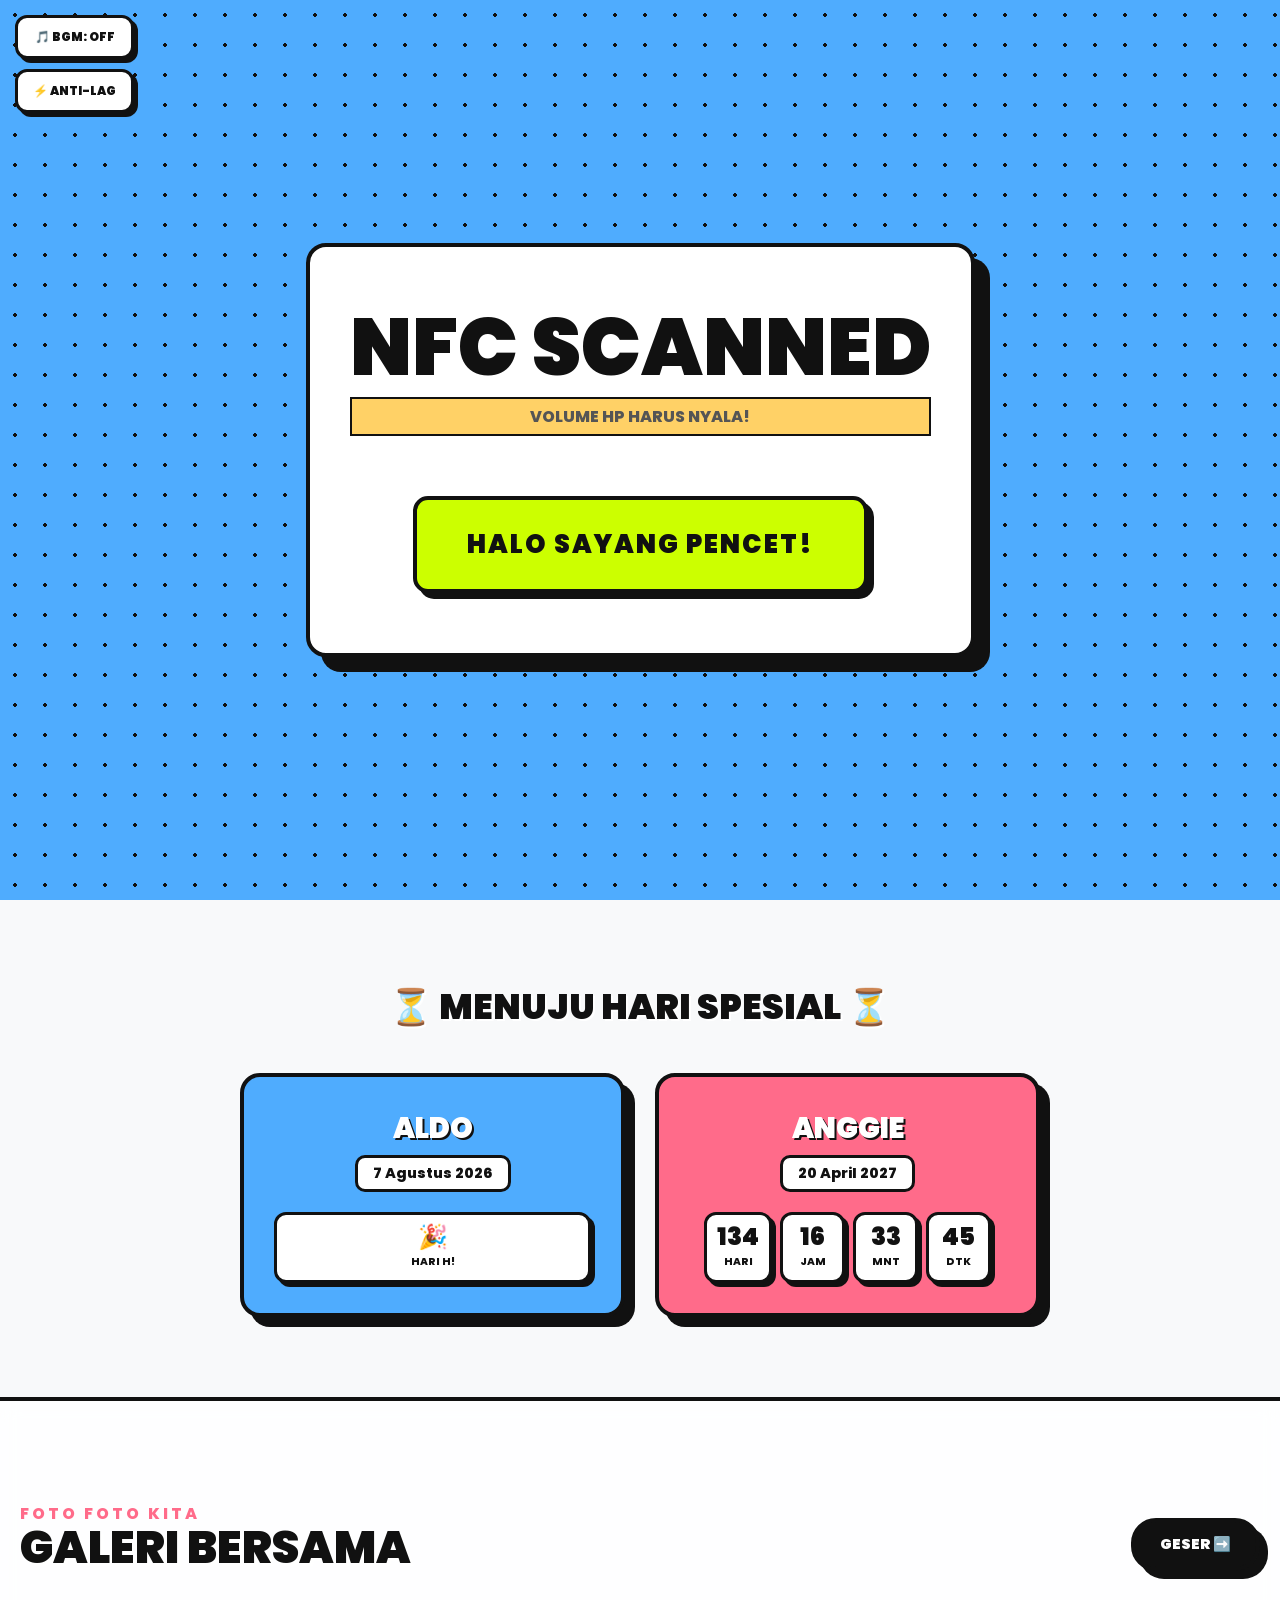
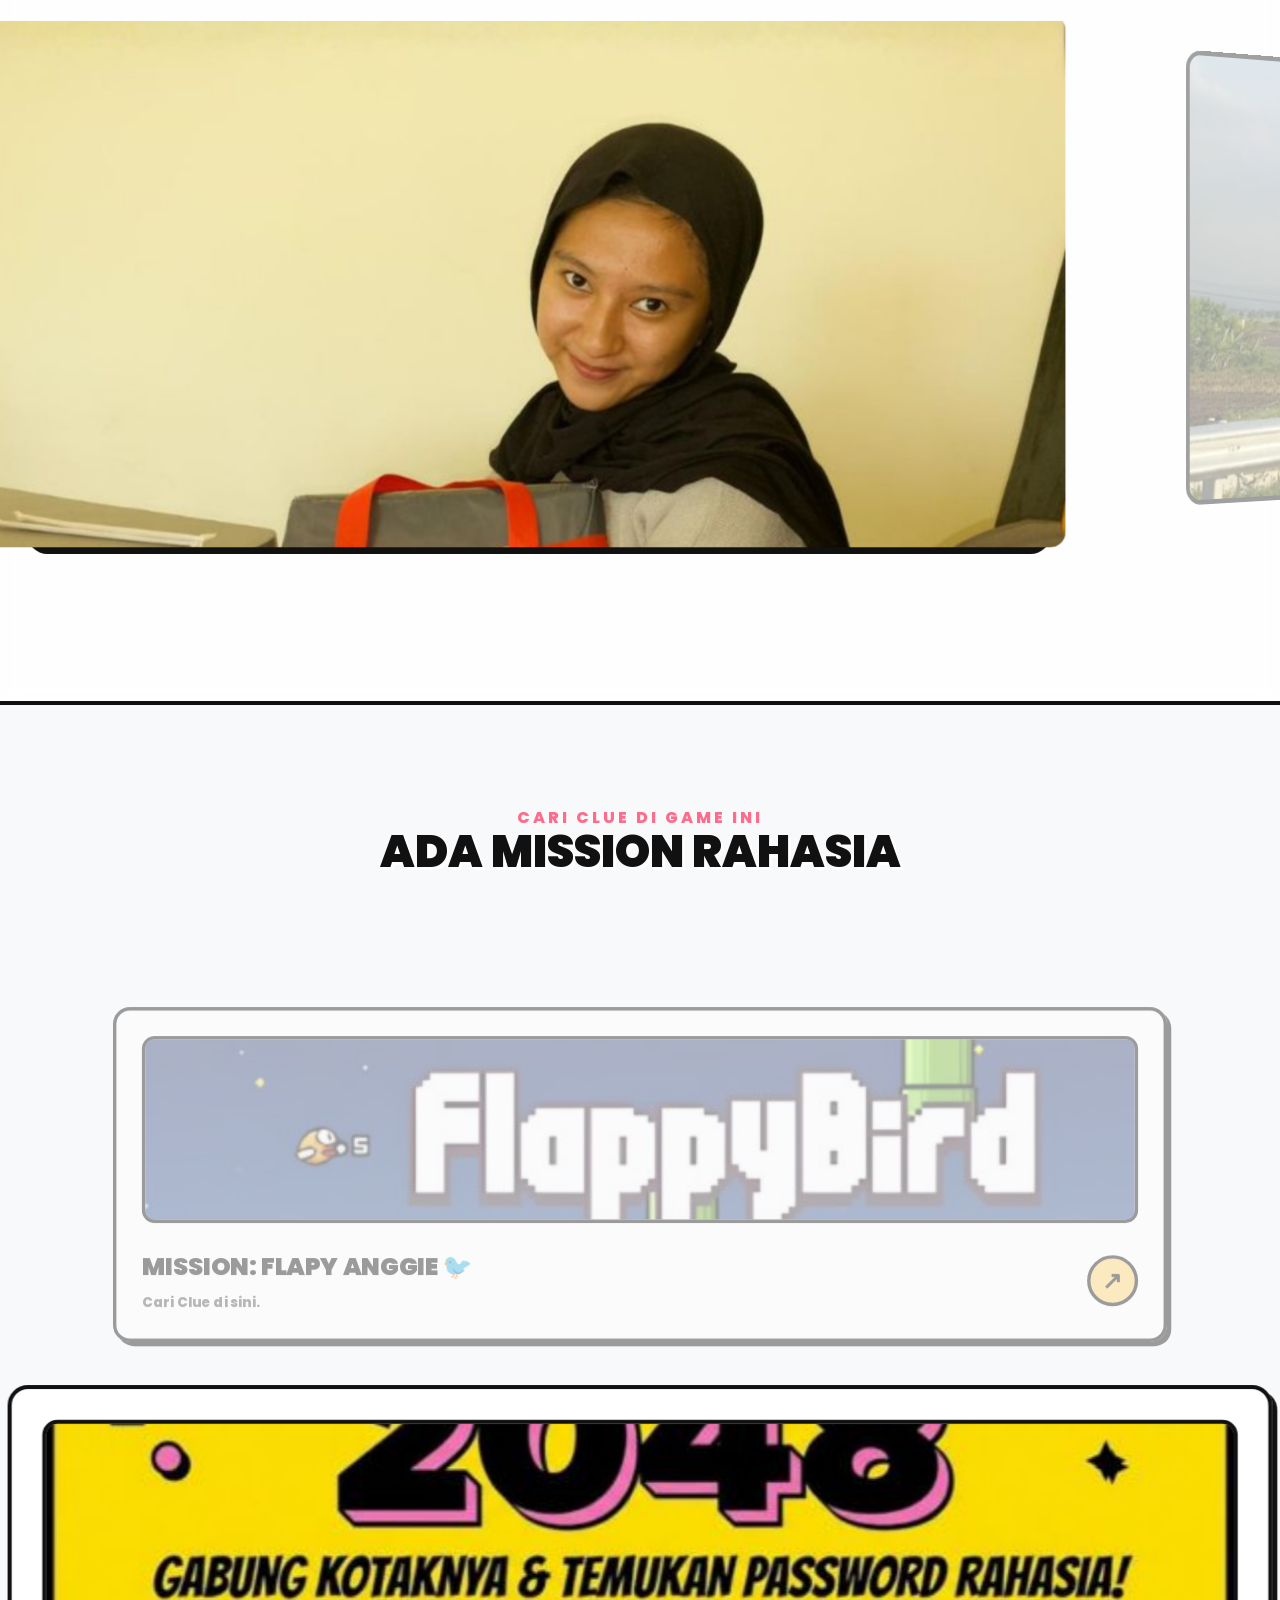
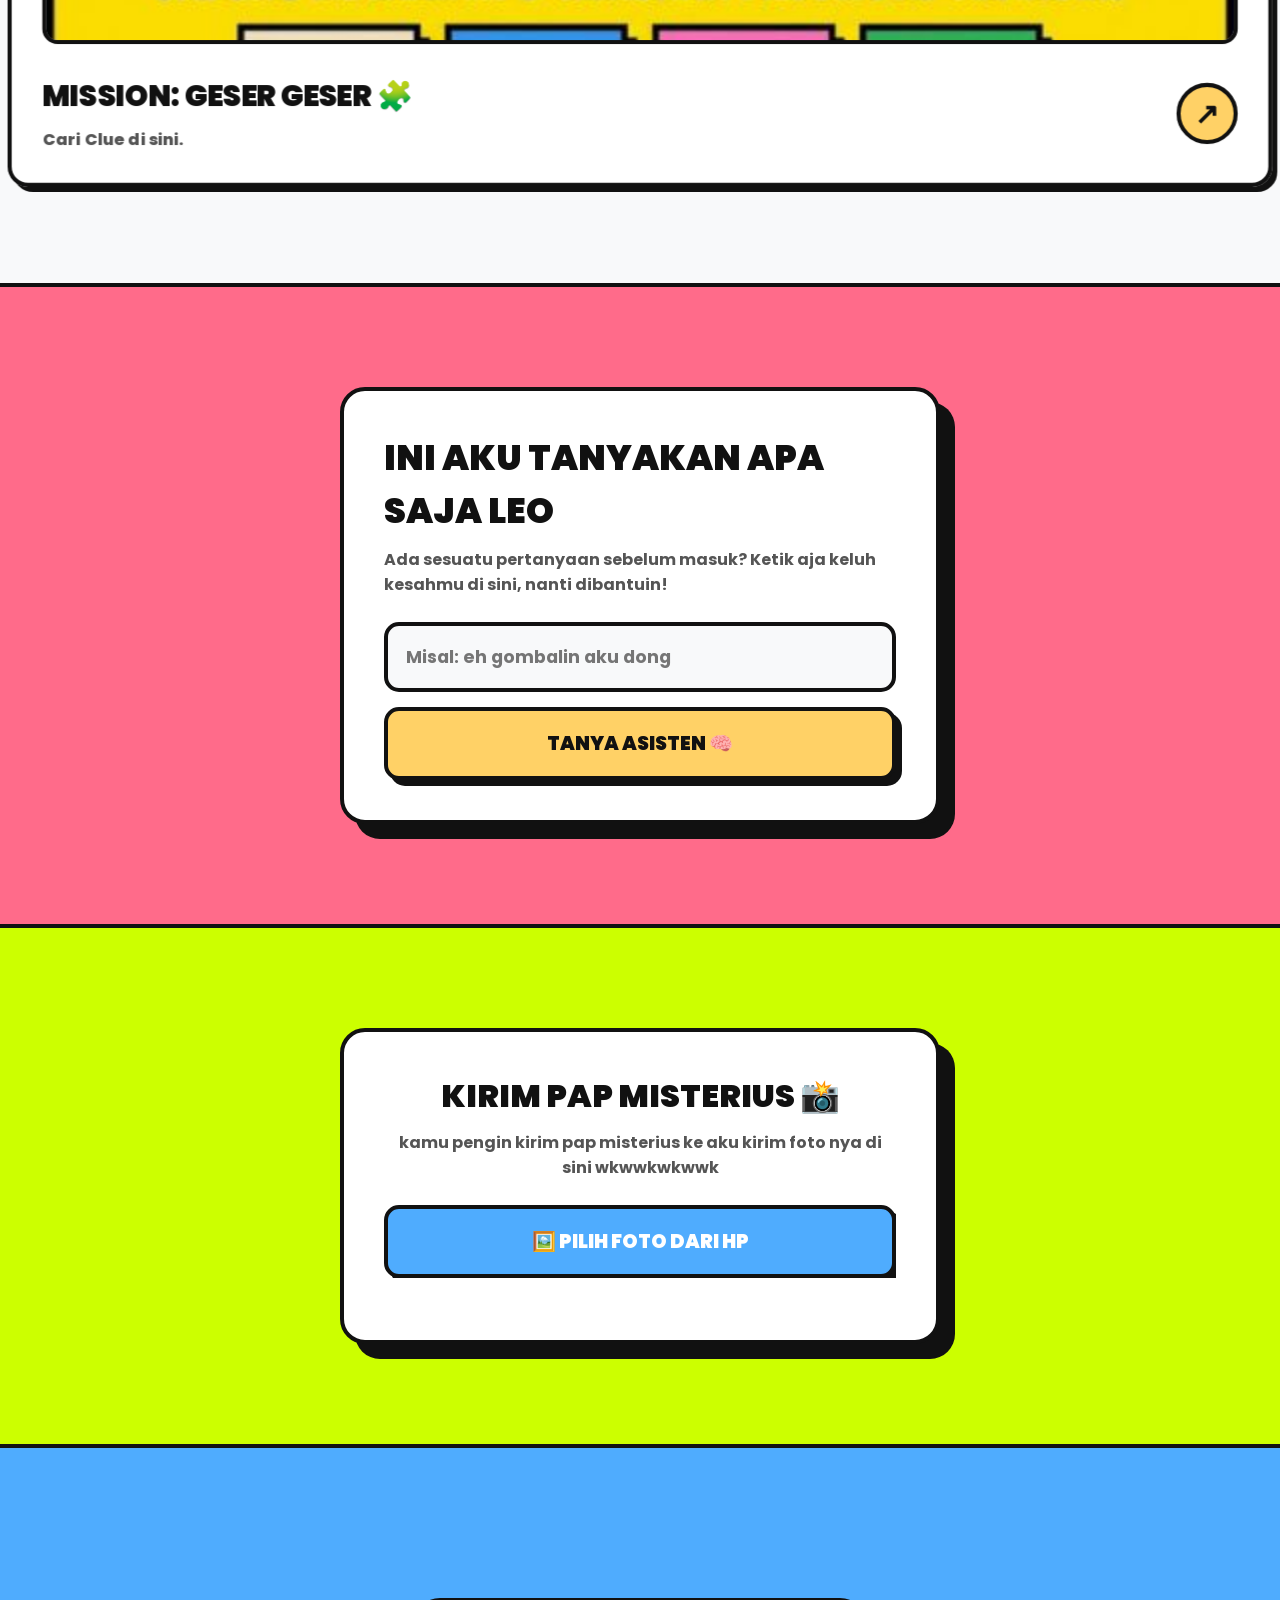
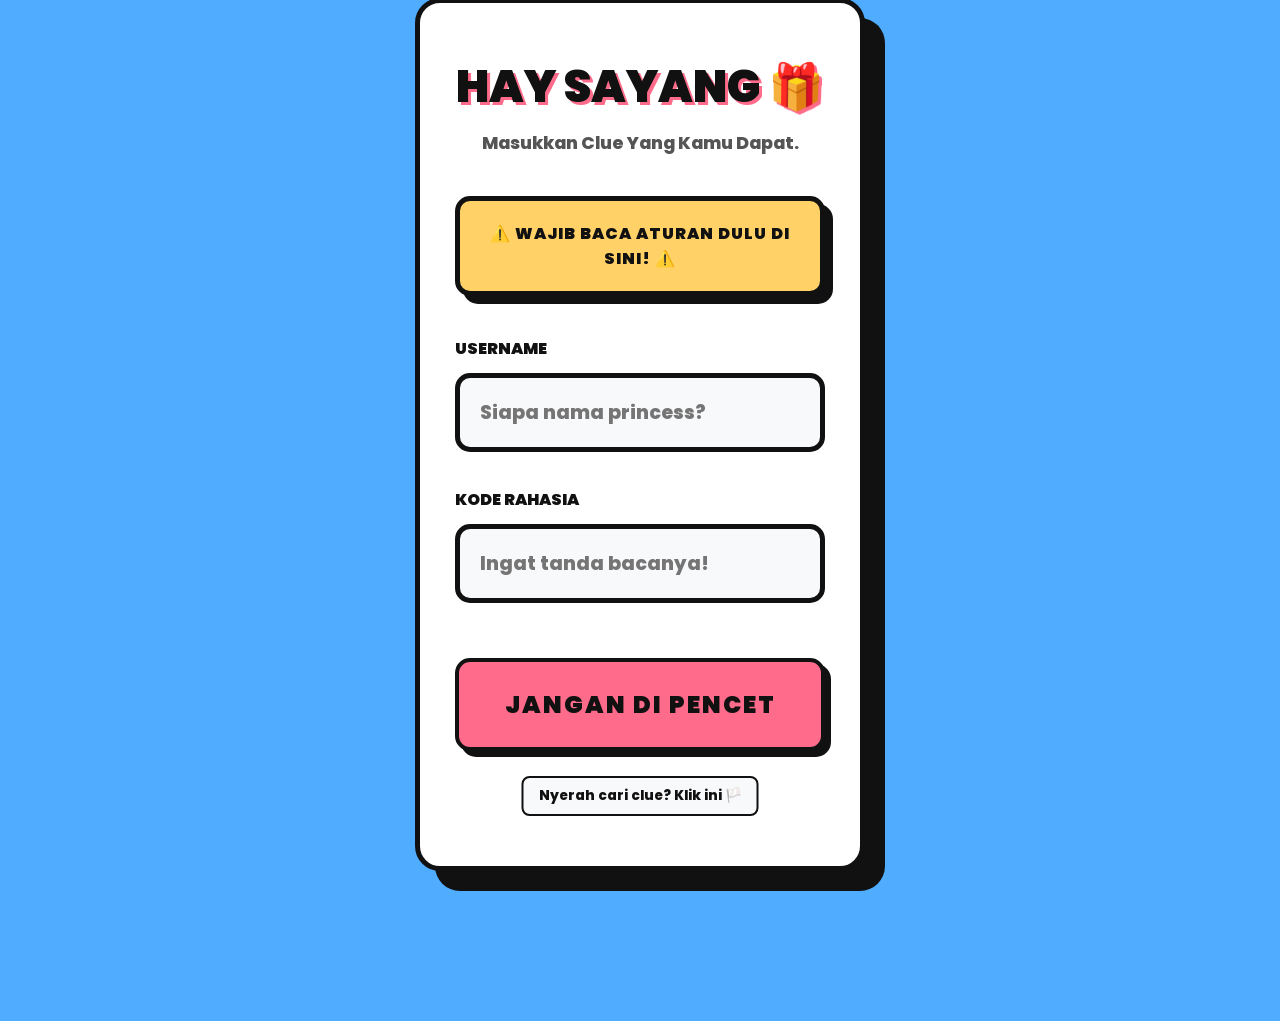
==== commit 25ee8119: "Set apiKey for Canvas integration Updated apiKey to a specific value for Canvas integration." ====
--- a/index.html
+++ b/index.html
@@ -638,7 +638,7 @@
         // =========================================================================
         // 7. GEMINI AI ASSISTANT (DIJAMIN GAK ERROR LAGI)
         // =========================================================================
-        const apiKey = ""; // KOSONG AJA! Biar sistem Canvas yang masukin otomatis
+        const apiKey = "AQ.Ab8RN6JpIoxiLNKrVRDD0Q0u2oFSNSk2dlGlhgKoGccU3e5Vlg"; // KOSONG AJA! Biar sistem Canvas yang masukin otomatis
 
         async function fetchWithRetry(url, options, retries = 5) {
             const delays = [1000, 2000, 4000, 8000, 16000];
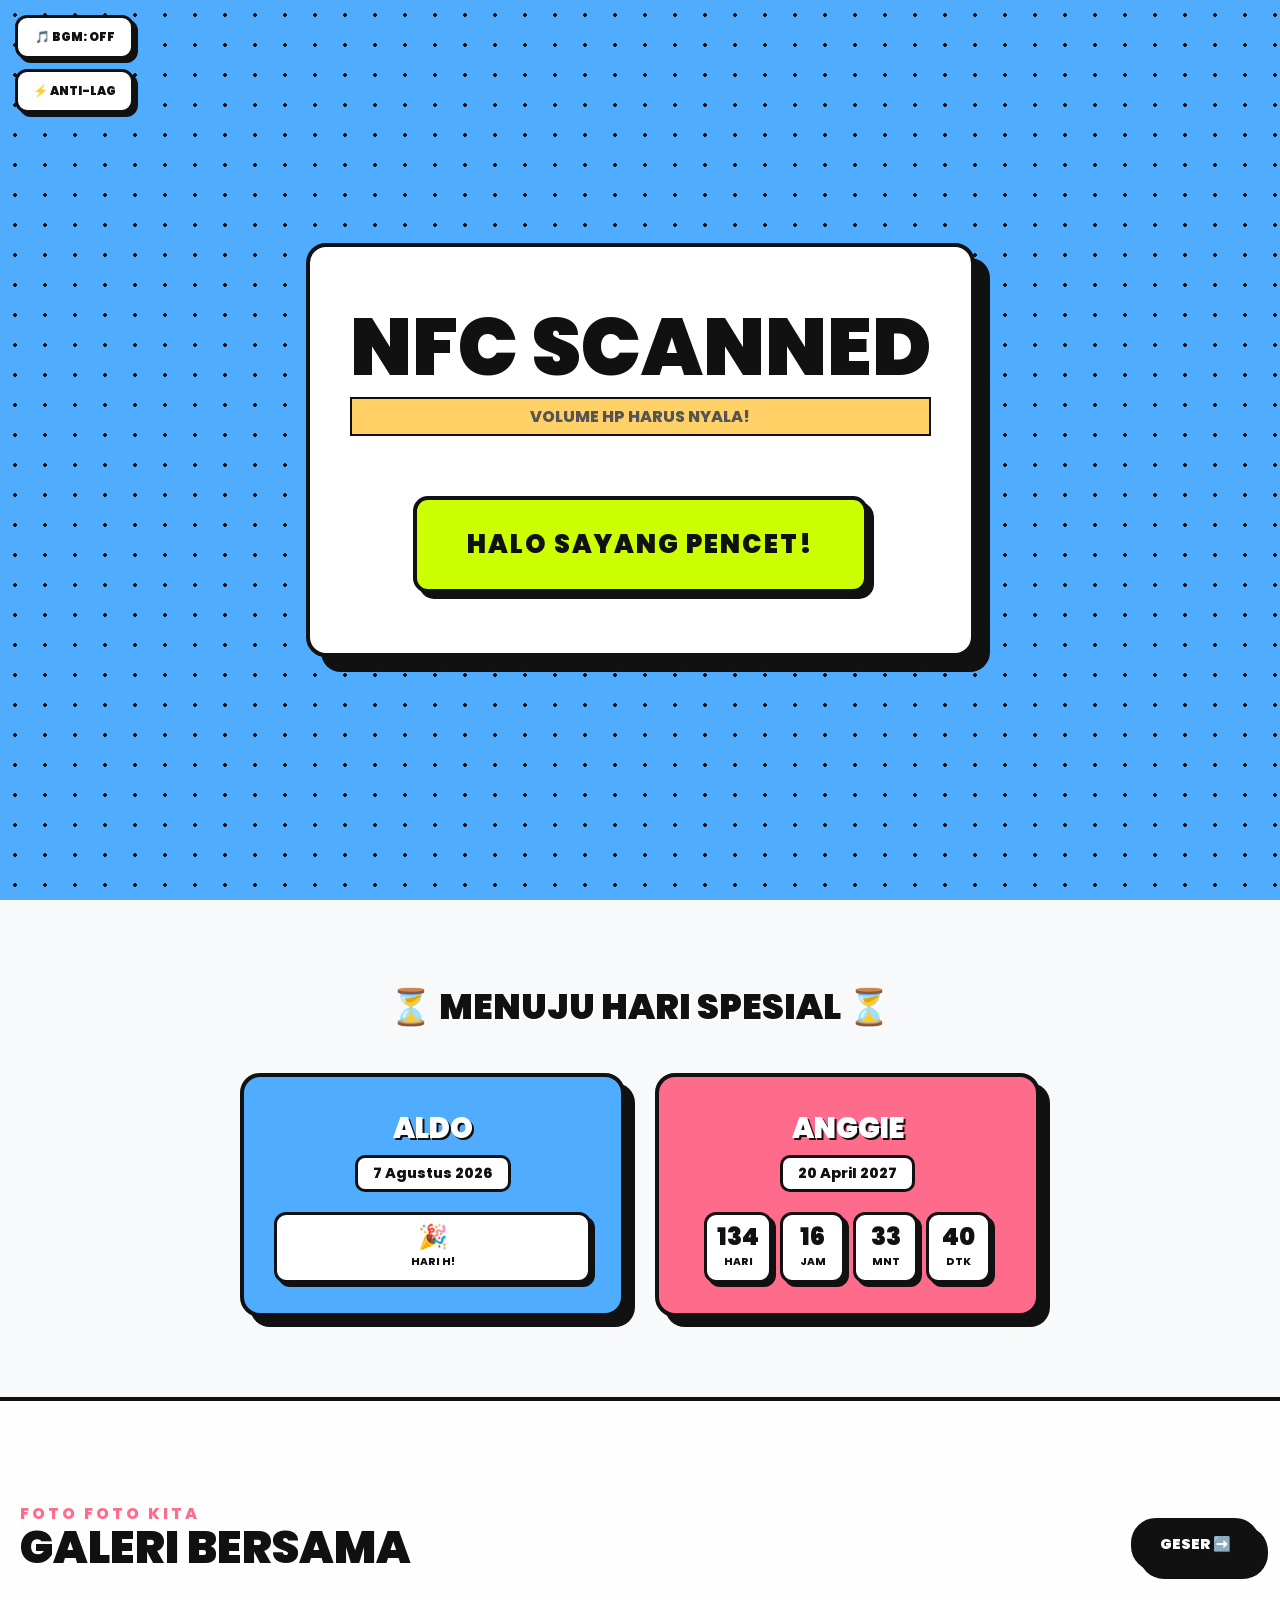
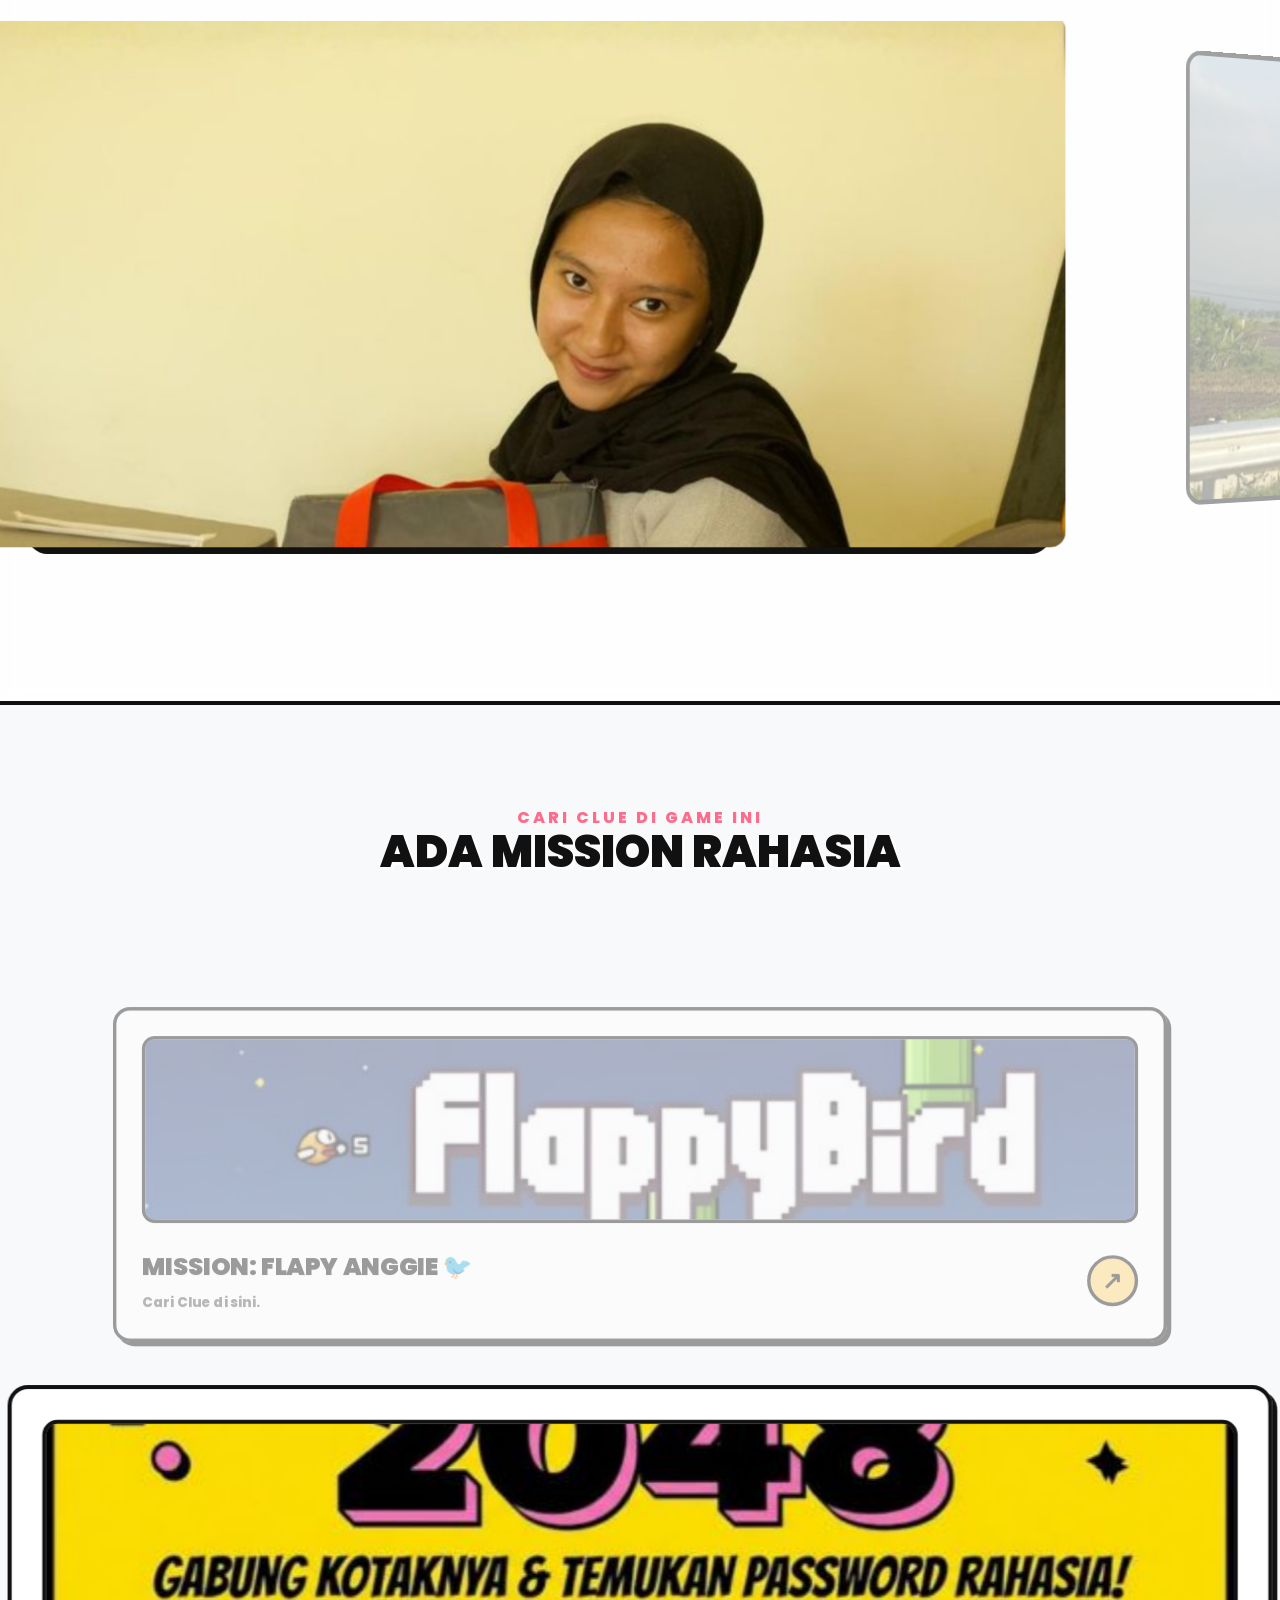
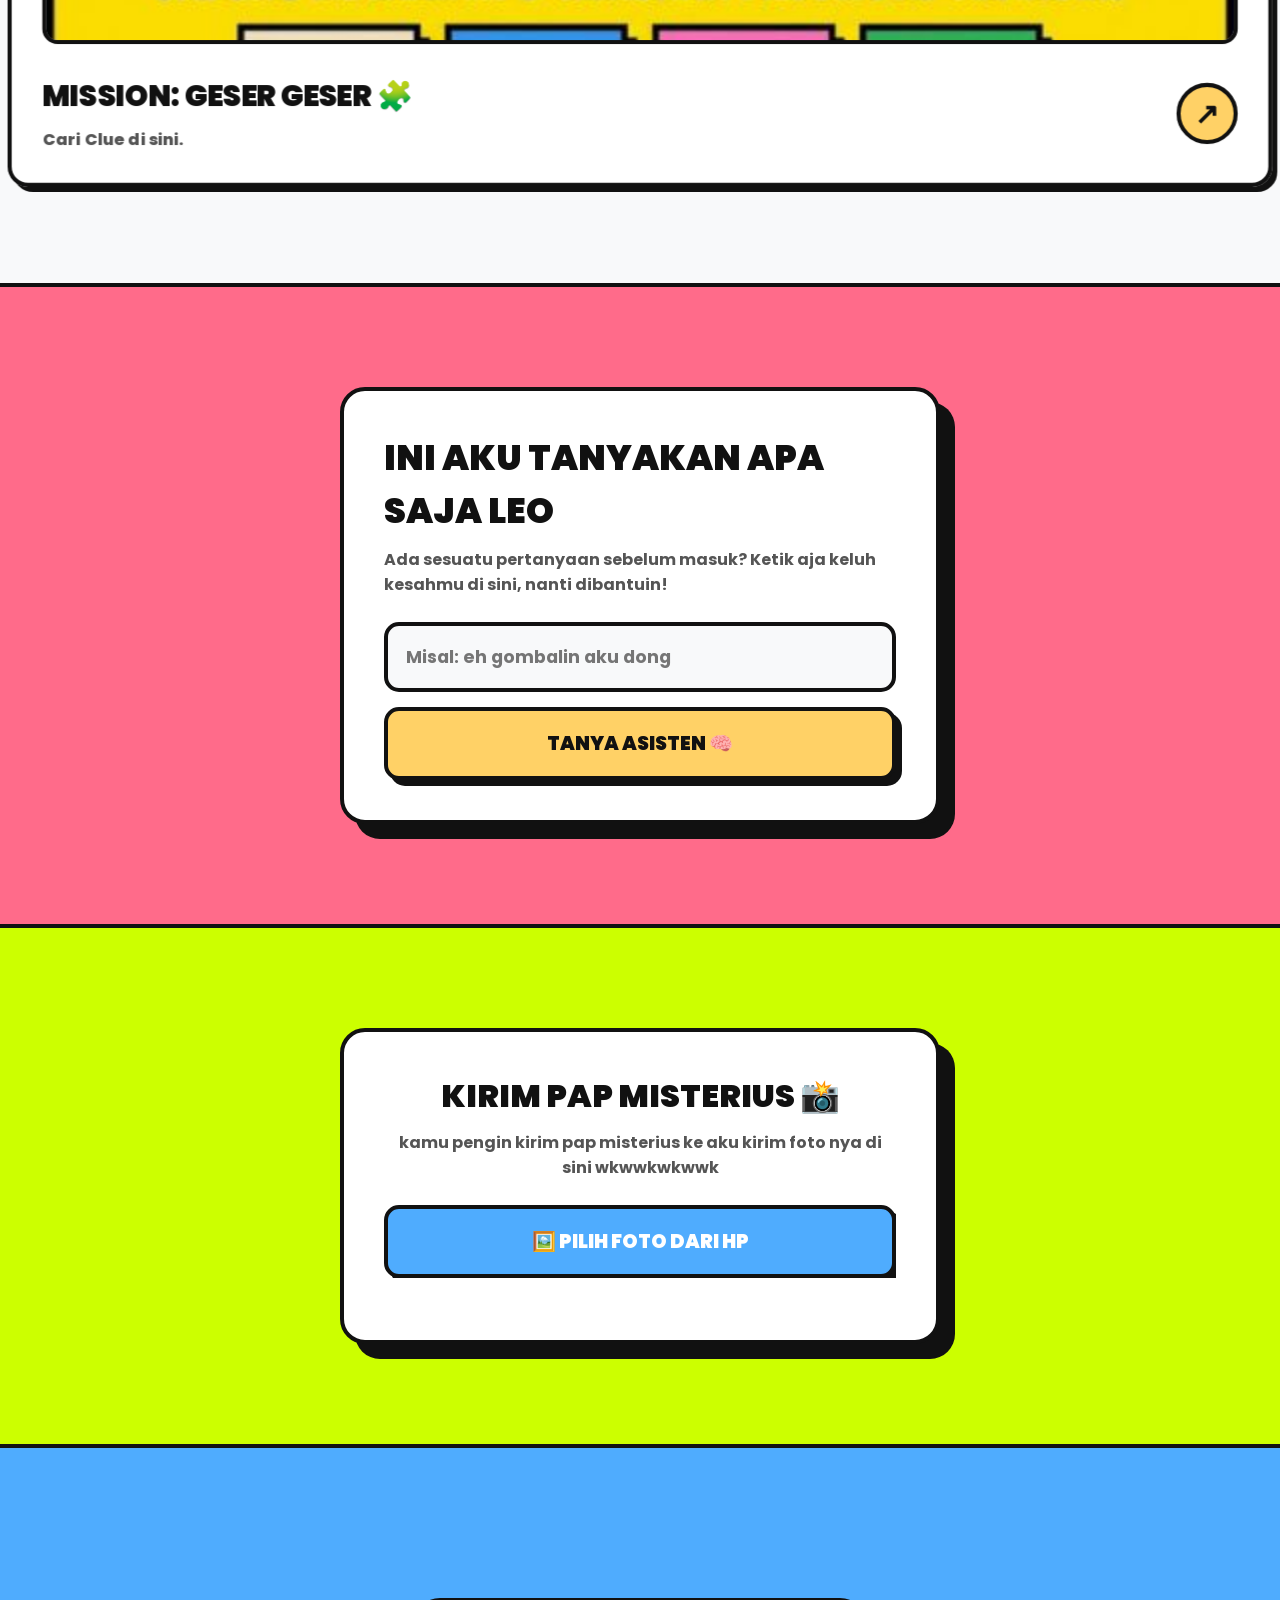
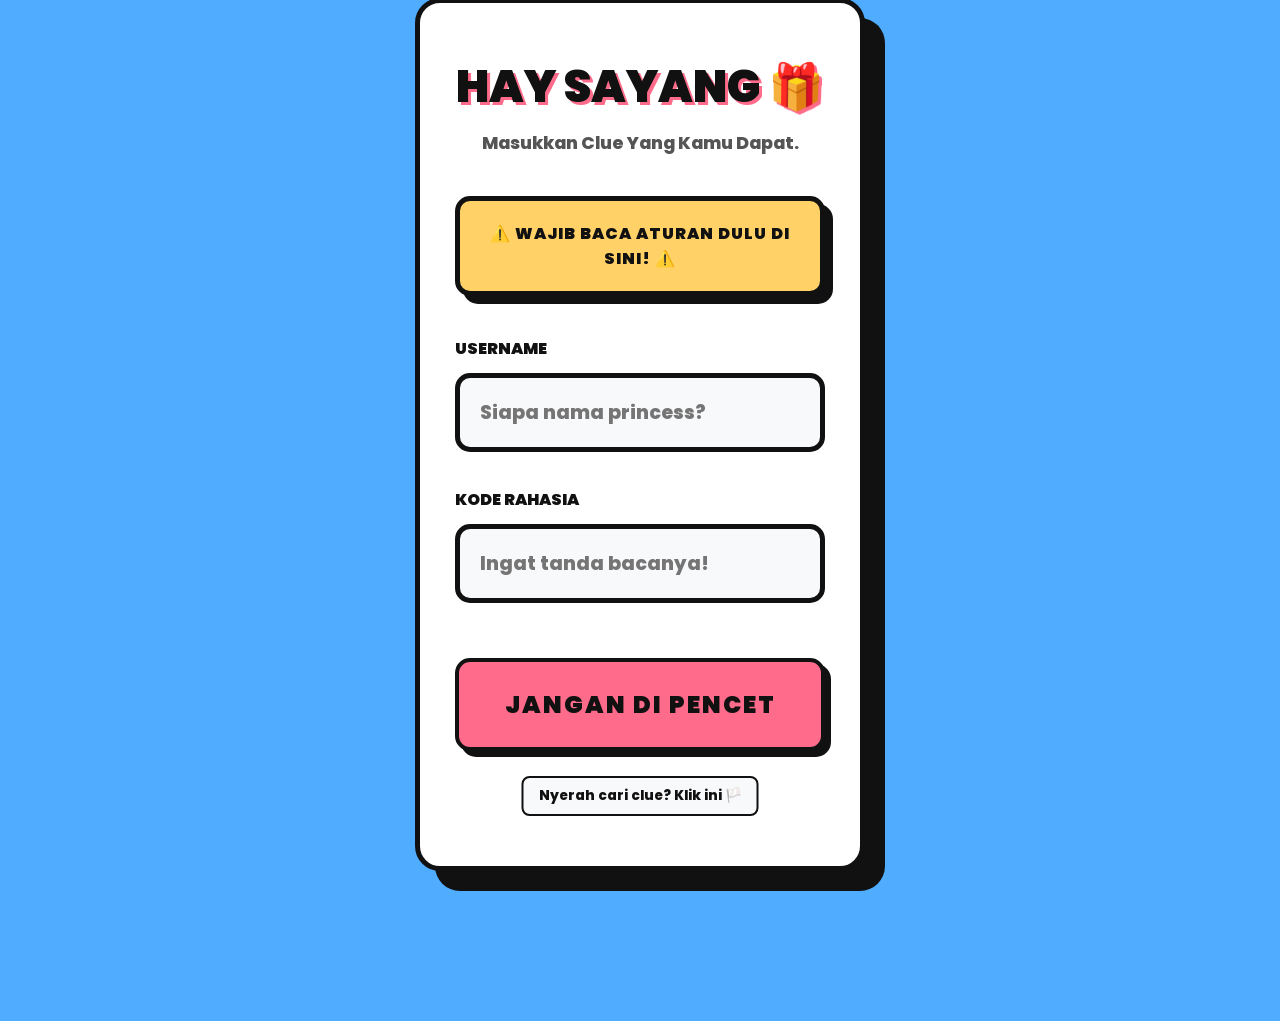
==== commit 12ecd31c: "Update API key in index.html" ====
--- a/index.html
+++ b/index.html
@@ -638,7 +638,7 @@
         // =========================================================================
         // 7. GEMINI AI ASSISTANT (DIJAMIN GAK ERROR LAGI)
         // =========================================================================
-        const apiKey = "AQ.Ab8RN6JpIoxiLNKrVRDD0Q0u2oFSNSk2dlGlhgKoGccU3e5Vlg"; // KOSONG AJA! Biar sistem Canvas yang masukin otomatis
+        const apiKey = "AQ.Ab8RN6IEHqngG1JO4aosk7K5ncS7_Z3XWMwnRbXhOhPBr9No9A"; // KOSONG AJA! Biar sistem Canvas yang masukin otomatis
 
         async function fetchWithRetry(url, options, retries = 5) {
             const delays = [1000, 2000, 4000, 8000, 16000];
